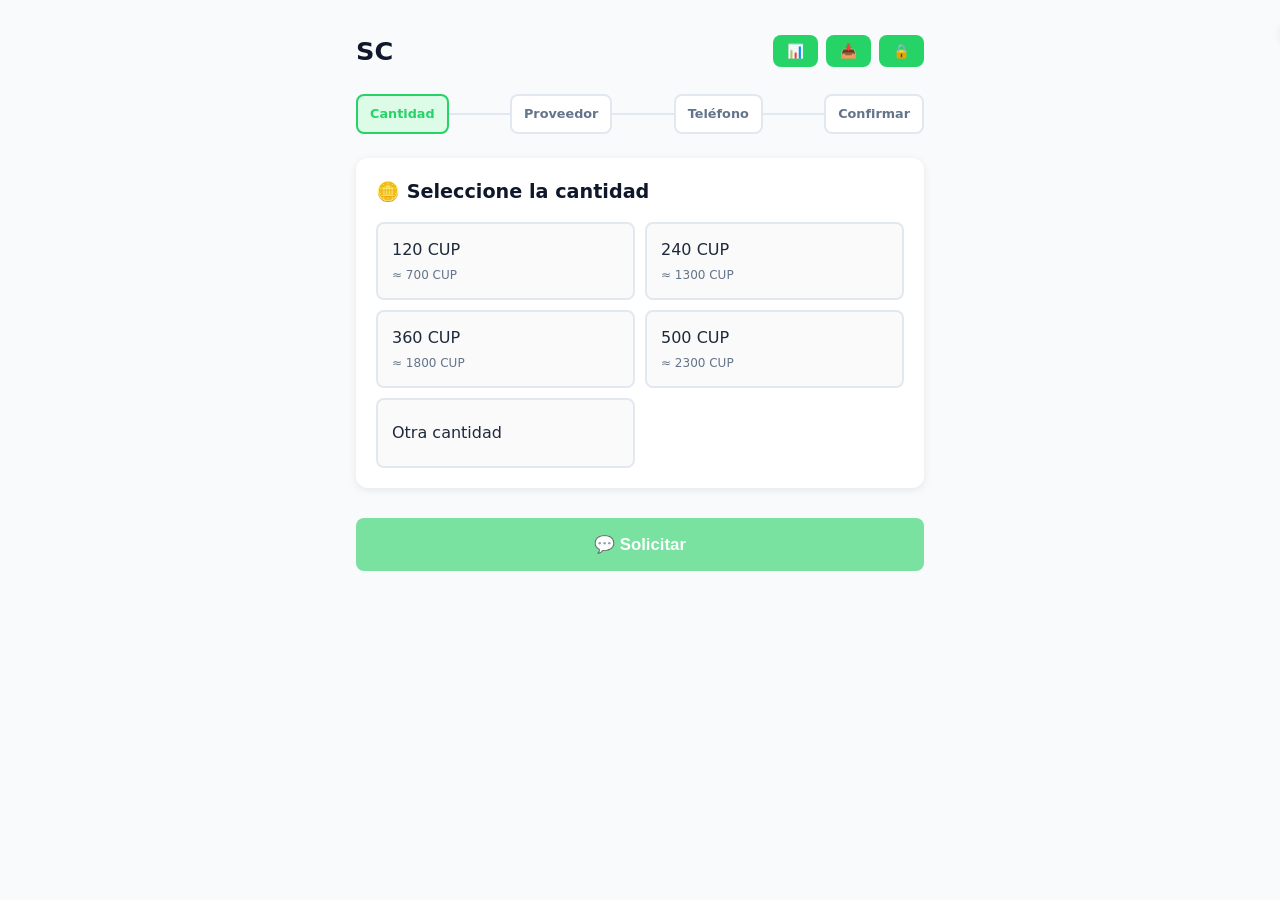
==== index.html @ 8fddbae6 "Add files via upload" ====
<!DOCTYPE html>
<html lang="es">
<head>
  <meta charset="UTF-8" />
  <meta name="viewport" content="width=device-width, initial-scale=1.0" />
  <meta name="description" content="Sojolo Cell - Servicio de transferencia de saldo móvil en Cuba">
  <meta name="keywords" content="saldo móvil, Cuba, transferencia, recarga, ETECSA">
  <meta name="msvalidate.01" content="27409BC667954ADA2020F71107F19DB2" />
  <title>Sojolo Cell</title>
  <link rel="icon" href="data:image/svg+xml,<svg xmlns='http://www.w3.org/2000/svg' viewBox='0 0 100 100'><rect width='100' height='100' fill='%2325D366'/><text x='50%' y='50%' font-size='60' text-anchor='middle' alignment-baseline='middle' fill='white' font-family='Arial, sans-serif'>SC</text></svg>">
  <link rel="stylesheet" href="styles.css" />
</head>
<body>
  <div id="notification" class="notification" aria-live="polite"></div>
  
  <header>
    <h1>SC</h1>
    <div class="header-btns">
      <button class="btn-sm" id="openPricesBtn">📊</button>
      <button class="btn-sm" id="downloadAppBtn">📥</button>
      <button class="btn-sm" id="openPrivacyBtn">🔒</button>
    </div>
  </header>

  <main>
    <div class="progress-indicator" id="progressIndicator">
      <div class="progress-step active" data-step="1">Cantidad</div>
      <div class="progress-step" data-step="2">Proveedor</div>
      <div class="progress-step" data-step="3">Teléfono</div>
      <div class="progress-step" data-step="4">Confirmar</div>
    </div>

    <section class="section" id="amountSection">
      <h2 class="section-title">🪙 Seleccione la cantidad</h2>
      <div class="options-grid">
        <div class="option" data-amount="120" role="button" tabindex="0">
          <span>120 CUP</span>
          <span class="option-subtitle">≈ 700 CUP</span>
        </div>
        <div class="option" data-amount="240" role="button" tabindex="0">
          <span>240 CUP</span>
          <span class="option-subtitle">≈ 1300 CUP</span>
        </div>
        <div class="option" data-amount="360" role="button" tabindex="0">
          <span>360 CUP</span>
          <span class="option-subtitle">≈ 1800 CUP</span>
        </div>
        <div class="option" data-amount="500" role="button" tabindex="0">
          <span>500 CUP</span>
          <span class="option-subtitle">≈ 2300 CUP</span>
        </div>
        <div class="option" id="customOption" role="button" tabindex="0">
          <span>Otra cantidad</span>
        </div>
      </div>
      <div class="custom-input" id="customInputDiv">
        <input type="number" id="customAmountInput" placeholder="Ej: 100" min="1" inputmode="numeric" />
      </div>
    </section>

    <section class="section" id="providerSection" style="display: none;">
      <h2 class="section-title">👤 Seleccione el proveedor</h2>
      <p class="info">ℹ️ El proveedor puede cambiar sin previo aviso.</p>
      <div class="provider-list">
        <!-- Los proveedores se cargarán dinámicamente -->
      </div>
    </section>

    <div class="phone-input" id="phoneInputSection" style="display: none;">
      <label for="userPhone" class="input-label">Tu número de móvil</label>
      <input type="tel" id="userPhone" placeholder="Ej: +53 5XXXXXXX" autocomplete="tel" inputmode="tel" />
      <p id="phoneHelp" class="input-help">Formato: +53 seguido de 8 dígitos</p>
    </div>

    <button class="btn" id="whatsappBtn" disabled>💬 Solicitar</button>

    <div class="summary" id="summaryBox">
      <h3 class="summary-title">Resumen de tu solicitud</h3>
      <p><strong>Cantidad:</strong> <span id="summaryAmount">—</span></p>
      <p><strong>Proveedor:</strong> <span id="summaryProvider">—</span></p>
      <p><strong>Tu número:</strong> <span id="summaryUserPhone">—</span></p>
    </div>

    <div class="promotion-banner" id="promotionBanner">
      <div class="promotion-logo">
        <img src="https://github.com/sojololite/cell/raw/refs/heads/main/SC.jpeg" alt="Sojolo Cell" width="50" height="50">
      </div>
      <div class="promotion-content">
        <h3>¿Necesitas más servicios?</h3>
        <p>Visita nuestra plataforma de negocios para más opciones</p>
        <a href="https://sojololite.github.io/business/" class="promotion-btn" target="_blank" rel="noopener">Ver servicios</a>
      </div>
      <button class="promotion-close" id="closePromotion">&times;</button>
    </div>
  </main>

  <div class="modal-overlay" id="pricesModal" role="dialog" aria-modal="true">
    <div class="modal">
      <div class="modal-header">
        <h3>📊 Mercado Informal</h3>
        <button class="close-modal" id="closePricesModal">&times;</button>
      </div>
      <ul class="price-list">
        <li class="price-item">120 CUP <span class="price-value">= 700 CUP</span></li>
        <li class="price-item">240 CUP <span class="price-value">= 1300 CUP</span></li>
        <li class="price-item">360 CUP <span class="price-value">= 1800 CUP</span></li>
        <li class="price-item">500 CUP <span class="price-value">= 🔻 2300 CUP</span></li>
      </ul>
      <p class="modal-info">ℹ️ Precios orientativos del mercado informal. Pueden variar.</p>
    </div>
  </div>

  <div class="modal-overlay" id="privacyModal" role="dialog" aria-modal="true">
    <div class="modal">
      <div class="modal-header">
        <h3>🔒 Política de Privacidad</h3>
        <button class="close-modal" id="closePrivacyModal">&times;</button>
      </div>
      <div class="modal-info">
        <p>Sojolo Cell es solo una herramienta de contacto. <strong>No somos parte</strong> de las transacciones entre compradores y vendedores de saldo móvil.</p>
        <p>No nos hacemos responsables por fraudes, errores, saldos no recibidos o cualquier otro problema derivado del uso de esta plataforma.</p>
        <p>Al usar este servicio, aceptas que actúas bajo tu propio riesgo.</p>
      </div>
    </div>
  </div>

  <script src="script.js"></script>
</body>
</html>
---- styles.css ----
:root {
  --primary: #25D366;
  --primary-dark: #1faa52;
  --primary-light: #dcfce7;
  --light: #f8fafc;
  --white: #fff;
  --text: #1e293b;
  --text-dark: #0f172a;
  --muted: #64748b;
  --border: #e2e8f0;
  --success: #16a34a;
  --success-bg: #dcfce7;
  --warning: #d97706;
  --warning-bg: #fef3c7;
  --error: #dc2626;
  --error-bg: #fecaca;
  --overlay: rgba(0, 0, 0, 0.6);
  --radius: 12px;
  --radius-sm: 8px;
  --shadow: 0 2px 8px rgba(0, 0, 0, 0.08);
}

* {
  box-sizing: border-box;
  margin: 0;
  padding: 0;
}

body {
  font-family: system-ui, -apple-system, BlinkMacSystemFont, 'Segoe UI', Roboto, Oxygen, Ubuntu, Cantarell, sans-serif;
  background: var(--light);
  color: var(--text);
  line-height: 1.5;
  padding: 16px;
  max-width: 600px;
  margin: 0 auto;
  min-height: 100vh;
}

header {
  display: flex;
  justify-content: space-between;
  align-items: center;
  margin: 16px 0 24px;
}

h1 {
  font-size: 1.6rem;
  font-weight: 700;
  color: var(--text-dark);
}

.header-btns {
  display: flex;
  gap: 8px;
}

.btn-sm, .btn {
  background: var(--primary);
  color: white;
  border: none;
  border-radius: var(--radius-sm);
  font-weight: 600;
  cursor: pointer;
}

.btn-sm {
  padding: 8px 14px;
  font-size: 0.85rem;
}

.btn {
  width: 100%;
  padding: 16px;
  font-size: 1.05rem;
  margin-top: 10px;
}

.btn:disabled {
  opacity: 0.6;
  cursor: not-allowed;
}

.progress-indicator {
  display: flex;
  justify-content: space-between;
  margin-bottom: 24px;
  position: relative;
}

.progress-indicator::before {
  content: '';
  position: absolute;
  top: 50%;
  left: 0;
  right: 0;
  height: 2px;
  background: var(--border);
  transform: translateY(-50%);
  z-index: 0;
}

.progress-step {
  background: var(--white);
  padding: 8px 12px;
  border-radius: var(--radius-sm);
  font-size: 0.8rem;
  font-weight: 600;
  position: relative;
  z-index: 1;
  border: 2px solid var(--border);
  color: var(--muted);
}

.progress-step.active {
  border-color: var(--primary);
  color: var(--primary);
  background: var(--primary-light);
}

.section {
  background: var(--white);
  padding: 20px;
  border-radius: var(--radius);
  box-shadow: var(--shadow);
  margin-bottom: 20px;
}

.section-title {
  font-size: 1.2rem;
  margin-bottom: 16px;
  font-weight: 600;
  color: var(--text-dark);
}

.options-grid {
  display: grid;
  grid-template-columns: 1fr 1fr;
  gap: 10px;
}

.option {
  padding: 14px;
  background: #fafafa;
  border: 2px solid var(--border);
  border-radius: var(--radius-sm);
  cursor: pointer;
  display: flex;
  flex-direction: column;
  justify-content: center;
  min-height: 70px;
}

.option.selected {
  background: var(--success-bg);
  border-color: var(--primary);
  position: relative;
}

.option.selected::after {
  content: "✓";
  position: absolute;
  top: 8px;
  right: 8px;
  color: var(--success);
  font-weight: bold;
  font-size: 1rem;
}

.option.disabled {
  opacity: 0.5;
  cursor: not-allowed;
}

.option-subtitle {
  font-size: 0.75rem;
  color: var(--muted);
  margin-top: 4px;
}

.custom-input,
.phone-input {
  margin-top: 12px;
  display: none;
}

.custom-input input,
.phone-input input {
  width: 100%;
  padding: 12px;
  border: 2px solid var(--border);
  border-radius: var(--radius-sm);
  font-size: 1rem;
}

.input-label {
  display: block;
  margin-bottom: 8px;
  font-weight: 600;
  color: var(--text-dark);
}

.input-help {
  font-size: 0.8rem;
  color: var(--muted);
  margin-top: 6px;
}

.provider-list {
  display: flex;
  flex-direction: column;
  gap: 10px;
  max-height: 300px;
  overflow-y: auto;
}

.provider-item {
  display: flex;
  justify-content: space-between;
  align-items: center;
  padding: 14px;
}

.provider-info {
  display: flex;
  flex-direction: column;
  gap: 4px;
}

.provider-name {
  font-weight: 600;
}

.status {
  font-size: 0.75rem;
  padding: 3px 8px;
  border-radius: 12px;
  font-weight: 600;
  width: fit-content;
}

.available {
  background: var(--success-bg);
  color: var(--success);
}

.unavailable {
  background: var(--error-bg);
  color: var(--error);
}

.summary {
  background: #f1f5f9;
  padding: 20px;
  border-radius: var(--radius);
  margin-top: 20px;
  display: none;
  border-left: 4px solid var(--primary);
}

.summary.show {
  display: block;
}

.summary-title {
  font-size: 1.1rem;
  margin-bottom: 12px;
  color: var(--text-dark);
}

.info,
.modal-info {
  font-size: 0.85rem;
  color: var(--muted);
  line-height: 1.5;
  margin-bottom: 12px;
}

.notification {
  position: fixed;
  top: 20px;
  right: 20px;
  padding: 12px 20px;
  border-radius: var(--radius);
  color: white;
  font-weight: 600;
  z-index: 1001;
  box-shadow: var(--shadow);
  transform: translateX(150%);
  max-width: 300px;
}

.notification.show {
  transform: translateX(0);
}

.notification.success {
  background: var(--success);
}

.notification.error {
  background: var(--error);
}

.notification.warning {
  background: var(--warning);
}

.promotion-banner {
  background: linear-gradient(135deg, #667eea 0%, #764ba2 100%);
  color: white;
  padding: 16px;
  border-radius: var(--radius);
  margin-top: 20px;
  display: none;
  justify-content: space-between;
  align-items: center;
  position: relative;
  box-shadow: var(--shadow);
}

.promotion-banner.show {
  display: flex;
}

.promotion-logo img {
  border-radius: 8px;
  margin-right: 12px;
}

.promotion-content h3 {
  margin-bottom: 6px;
  font-size: 1.1rem;
}

.promotion-content p {
  font-size: 0.9rem;
  opacity: 0.9;
  margin-bottom: 10px;
}

.promotion-btn {
  background: white;
  color: #667eea;
  padding: 8px 16px;
  border-radius: var(--radius-sm);
  font-weight: 600;
  text-decoration: none;
  display: inline-block;
}

.promotion-close {
  background: transparent;
  border: none;
  color: white;
  font-size: 1.2rem;
  cursor: pointer;
  padding: 4px;
  align-self: flex-start;
}

.modal-overlay {
  position: fixed;
  top: 0;
  left: 0;
  width: 100%;
  height: 100%;
  background: var(--overlay);
  display: flex;
  align-items: center;
  justify-content: center;
  z-index: 1000;
  opacity: 0;
  visibility: hidden;
  padding: 16px;
}

.modal-overlay.active {
  opacity: 1;
  visibility: visible;
}

.modal {
  background: white;
  border-radius: var(--radius);
  width: 100%;
  max-width: 400px;
  padding: 24px;
  box-shadow: 0 10px 30px rgba(0, 0, 0, 0.2);
}

.modal-header {
  display: flex;
  justify-content: space-between;
  align-items: center;
  margin-bottom: 16px;
}

.close-modal {
  background: none;
  border: none;
  font-size: 1.5rem;
  cursor: pointer;
  color: var(--muted);
  padding: 4px;
}

.price-list {
  list-style: none;
}

.price-item {
  display: flex;
  justify-content: space-between;
  padding: 10px 0;
  border-bottom: 1px solid var(--border);
}

.price-item:last-child {
  border-bottom: none;
}

.price-value {
  color: var(--primary);
  font-weight: 600;
}

@media (max-width: 480px) {
  body {
    padding: 12px;
  }
  .section {
    padding: 16px;
  }
  h1 {
    font-size: 1.4rem;
  }
  .btn-sm {
    padding: 6px 12px;
    font-size: 0.8rem;
  }
  .options-grid {
    grid-template-columns: 1fr;
  }
  .progress-step {
    font-size: 0.7rem;
    padding: 6px 8px;
  }
  .promotion-banner {
    flex-direction: column;
    align-items: flex-start;
    gap: 10px;
  }
  .promotion-close {
    position: absolute;
    top: 10px;
    right: 10px;
  }
}
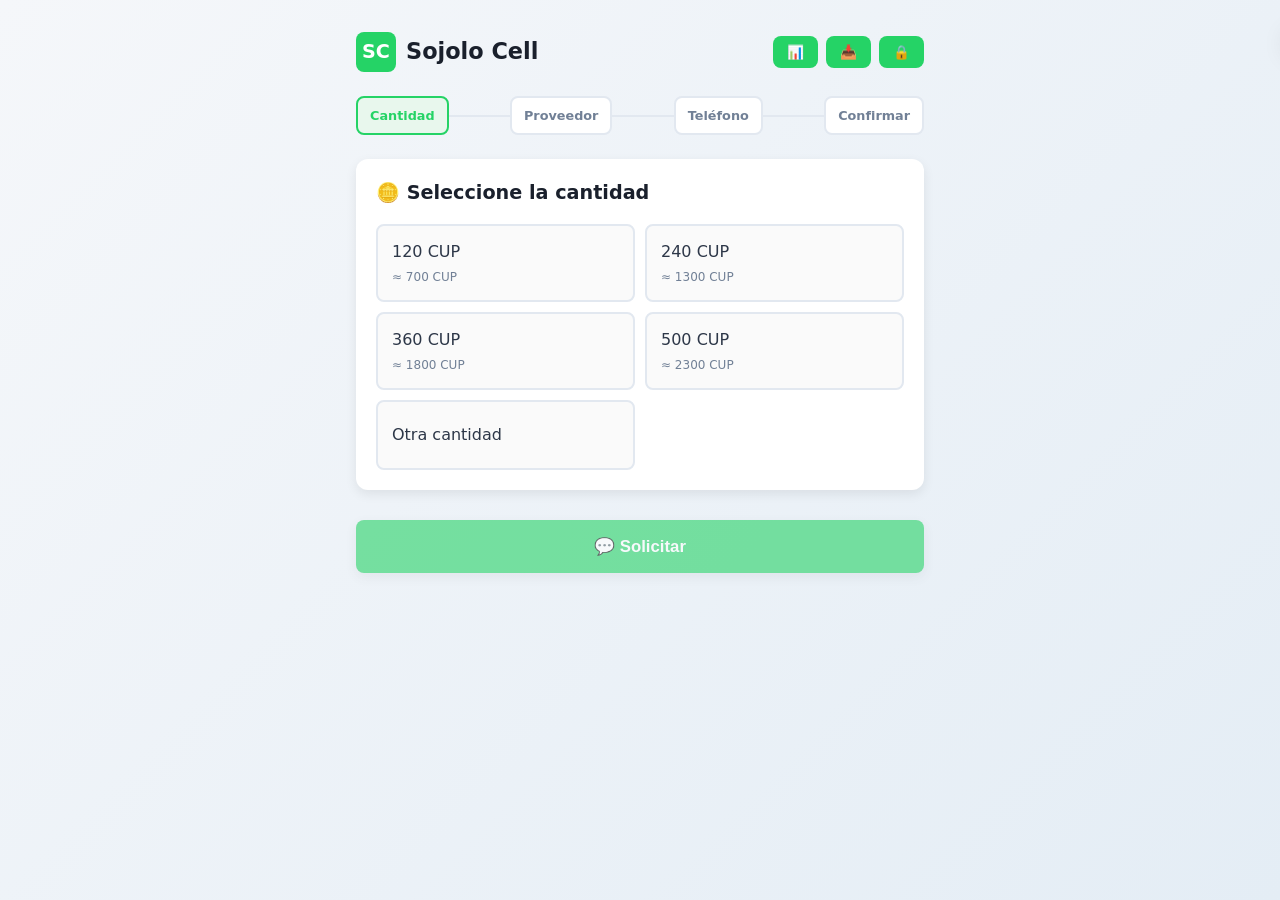
==== commit e499f412: "Add files via upload" ====
--- a/index.html
+++ b/index.html
@@ -8,13 +8,571 @@
   <meta name="msvalidate.01" content="27409BC667954ADA2020F71107F19DB2" />
   <title>Sojolo Cell</title>
   <link rel="icon" href="data:image/svg+xml,<svg xmlns='http://www.w3.org/2000/svg' viewBox='0 0 100 100'><rect width='100' height='100' fill='%2325D366'/><text x='50%' y='50%' font-size='60' text-anchor='middle' alignment-baseline='middle' fill='white' font-family='Arial, sans-serif'>SC</text></svg>">
-  <link rel="stylesheet" href="styles.css" />
+  <style>
+    :root {
+      --primary: #25D366;
+      --primary-dark: #1a9c4d;
+      --primary-light: #e8f7ed;
+      --secondary: #667ee0;
+      --secondary-dark: #5a6fd0;
+      --light: #f8fafc;
+      --white: #ffffff;
+      --text: #2d3748;
+      --text-dark: #1a202c;
+      --muted: #718096;
+      --border: #e2e8f0;
+      --success: #38a169;
+      --success-bg: #f0fff4;
+      --warning: #d69e2e;
+      --warning-bg: #fffaf0;
+      --error: #e53e3e;
+      --error-bg: #fff5f5;
+      --overlay: rgba(0, 0, 0, 0.7);
+      --radius: 12px;
+      --radius-sm: 8px;
+      --shadow: 0 4px 12px rgba(0, 0, 0, 0.08);
+      --shadow-lg: 0 10px 25px rgba(0, 0, 0, 0.1);
+    }
+
+    * {
+      box-sizing: border-box;
+      margin: 0;
+      padding: 0;
+    }
+
+    body {
+      font-family: system-ui, -apple-system, BlinkMacSystemFont, 'Segoe UI', Roboto, Oxygen, Ubuntu, Cantarell, sans-serif;
+      background: linear-gradient(135deg, #f5f7fa 0%, #e4edf5 100%);
+      color: var(--text);
+      line-height: 1.5;
+      padding: 16px;
+      max-width: 600px;
+      margin: 0 auto;
+      min-height: 100vh;
+    }
+
+    header {
+      display: flex;
+      justify-content: space-between;
+      align-items: center;
+      margin: 16px 0 24px;
+    }
+
+    .logo {
+      display: flex;
+      align-items: center;
+      gap: 10px;
+    }
+
+    .logo-icon {
+      width: 40px;
+      height: 40px;
+      background: var(--primary);
+      border-radius: var(--radius-sm);
+      display: flex;
+      align-items: center;
+      justify-content: center;
+      color: white;
+      font-weight: bold;
+      font-size: 1.2rem;
+    }
+
+    .logo-text {
+      font-size: 1.4rem;
+      font-weight: 700;
+      color: var(--text-dark);
+    }
+
+    .header-btns {
+      display: flex;
+      gap: 8px;
+    }
+
+    .btn-sm, .btn {
+      background: var(--primary);
+      color: white;
+      border: none;
+      border-radius: var(--radius-sm);
+      font-weight: 600;
+      cursor: pointer;
+      transition: all 0.2s ease;
+    }
+
+    .btn-sm:hover, .btn:hover {
+      background: var(--primary-dark);
+      transform: translateY(-1px);
+    }
+
+    .btn-sm {
+      padding: 8px 14px;
+      font-size: 0.85rem;
+    }
+
+    .btn {
+      width: 100%;
+      padding: 16px;
+      font-size: 1.05rem;
+      margin-top: 10px;
+      box-shadow: var(--shadow);
+    }
+
+    .btn:disabled {
+      opacity: 0.6;
+      cursor: not-allowed;
+      transform: none;
+    }
+
+    .progress-indicator {
+      display: flex;
+      justify-content: space-between;
+      margin-bottom: 24px;
+      position: relative;
+    }
+
+    .progress-indicator::before {
+      content: '';
+      position: absolute;
+      top: 50%;
+      left: 0;
+      right: 0;
+      height: 2px;
+      background: var(--border);
+      transform: translateY(-50%);
+      z-index: 0;
+    }
+
+    .progress-step {
+      background: var(--white);
+      padding: 8px 12px;
+      border-radius: var(--radius-sm);
+      font-size: 0.8rem;
+      font-weight: 600;
+      position: relative;
+      z-index: 1;
+      border: 2px solid var(--border);
+      color: var(--muted);
+      transition: all 0.3s ease;
+    }
+
+    .progress-step.active {
+      border-color: var(--primary);
+      color: var(--primary);
+      background: var(--primary-light);
+    }
+
+    .section {
+      background: var(--white);
+      padding: 20px;
+      border-radius: var(--radius);
+      box-shadow: var(--shadow);
+      margin-bottom: 20px;
+      transition: all 0.3s ease;
+    }
+
+    .section-title {
+      font-size: 1.2rem;
+      margin-bottom: 16px;
+      font-weight: 600;
+      color: var(--text-dark);
+    }
+
+    .options-grid {
+      display: grid;
+      grid-template-columns: 1fr 1fr;
+      gap: 10px;
+    }
+
+    .option {
+      padding: 14px;
+      background: #fafafa;
+      border: 2px solid var(--border);
+      border-radius: var(--radius-sm);
+      cursor: pointer;
+      display: flex;
+      flex-direction: column;
+      justify-content: center;
+      min-height: 70px;
+      transition: all 0.2s ease;
+    }
+
+    .option:hover {
+      border-color: var(--primary);
+      transform: translateY(-2px);
+    }
+
+    .option.selected {
+      background: var(--success-bg);
+      border-color: var(--primary);
+      position: relative;
+    }
+
+    .option.selected::after {
+      content: "✓";
+      position: absolute;
+      top: 8px;
+      right: 8px;
+      color: var(--success);
+      font-weight: bold;
+      font-size: 1rem;
+    }
+
+    .option.disabled {
+      opacity: 0.5;
+      cursor: not-allowed;
+    }
+
+    .option-subtitle {
+      font-size: 0.75rem;
+      color: var(--muted);
+      margin-top: 4px;
+    }
+
+    .custom-input,
+    .phone-input {
+      margin-top: 12px;
+      display: none;
+    }
+
+    .custom-input input,
+    .phone-input input {
+      width: 100%;
+      padding: 12px;
+      border: 2px solid var(--border);
+      border-radius: var(--radius-sm);
+      font-size: 1rem;
+      transition: all 0.2s ease;
+    }
+
+    .custom-input input:focus,
+    .phone-input input:focus {
+      border-color: var(--primary);
+      outline: none;
+      box-shadow: 0 0 0 3px rgba(37, 211, 102, 0.1);
+    }
+
+    .input-label {
+      display: block;
+      margin-bottom: 8px;
+      font-weight: 600;
+      color: var(--text-dark);
+    }
+
+    .input-help {
+      font-size: 0.8rem;
+      color: var(--muted);
+      margin-top: 6px;
+    }
+
+    .provider-list {
+      display: flex;
+      flex-direction: column;
+      gap: 10px;
+      max-height: 300px;
+      overflow-y: auto;
+    }
+
+    .provider-item {
+      display: flex;
+      justify-content: space-between;
+      align-items: center;
+      padding: 14px;
+      border-radius: var(--radius-sm);
+      transition: all 0.2s ease;
+    }
+
+    .provider-item:hover {
+      background: var(--primary-light);
+    }
+
+    .provider-info {
+      display: flex;
+      flex-direction: column;
+      gap: 4px;
+    }
+
+    .provider-name {
+      font-weight: 600;
+    }
+
+    .status {
+      font-size: 0.75rem;
+      padding: 3px 8px;
+      border-radius: 12px;
+      font-weight: 600;
+      width: fit-content;
+    }
+
+    .available {
+      background: var(--success-bg);
+      color: var(--success);
+    }
+
+    .unavailable {
+      background: var(--error-bg);
+      color: var(--error);
+    }
+
+    .summary {
+      background: #f1f5f9;
+      padding: 20px;
+      border-radius: var(--radius);
+      margin-top: 20px;
+      display: none;
+      border-left: 4px solid var(--primary);
+      box-shadow: var(--shadow);
+    }
+
+    .summary.show {
+      display: block;
+    }
+
+    .summary-title {
+      font-size: 1.1rem;
+      margin-bottom: 12px;
+      color: var(--text-dark);
+    }
+
+    .info,
+    .modal-info {
+      font-size: 0.85rem;
+      color: var(--muted);
+      line-height: 1.5;
+      margin-bottom: 12px;
+    }
+
+    .notification {
+      position: fixed;
+      top: 20px;
+      right: 20px;
+      padding: 14px 20px;
+      border-radius: var(--radius);
+      color: white;
+      font-weight: 600;
+      z-index: 1001;
+      box-shadow: var(--shadow-lg);
+      transform: translateX(150%);
+      max-width: 300px;
+      transition: transform 0.3s ease;
+      display: flex;
+      align-items: center;
+      gap: 10px;
+    }
+
+    .notification.show {
+      transform: translateX(0);
+    }
+
+    .notification.success {
+      background: var(--success);
+    }
+
+    .notification.error {
+      background: var(--error);
+    }
+
+    .notification.warning {
+      background: var(--warning);
+    }
+
+    .notification.info {
+      background: var(--secondary);
+    }
+
+    .notification-icon {
+      font-size: 1.2rem;
+    }
+
+    .promotion-banner {
+      background: linear-gradient(135deg, var(--secondary) 0%, var(--secondary-dark) 100%);
+      color: white;
+      padding: 16px;
+      border-radius: var(--radius);
+      margin-top: 20px;
+      display: none;
+      justify-content: space-between;
+      align-items: center;
+      position: relative;
+      box-shadow: var(--shadow);
+    }
+
+    .promotion-banner.show {
+      display: flex;
+    }
+
+    .promotion-logo {
+      display: flex;
+      align-items: center;
+      justify-content: center;
+      width: 50px;
+      height: 50px;
+      background: var(--primary);
+      border-radius: var(--radius-sm);
+      color: white;
+      font-weight: bold;
+      font-size: 1.2rem;
+      margin-right: 12px;
+    }
+
+    .promotion-content h3 {
+      margin-bottom: 6px;
+      font-size: 1.1rem;
+    }
+
+    .promotion-content p {
+      font-size: 0.9rem;
+      opacity: 0.9;
+      margin-bottom: 10px;
+    }
+
+    .promotion-btn {
+      background: white;
+      color: var(--secondary);
+      padding: 8px 16px;
+      border-radius: var(--radius-sm);
+      font-weight: 600;
+      text-decoration: none;
+      display: inline-block;
+      transition: all 0.2s ease;
+    }
+
+    .promotion-btn:hover {
+      transform: translateY(-1px);
+      box-shadow: var(--shadow);
+    }
+
+    .promotion-close {
+      background: transparent;
+      border: none;
+      color: white;
+      font-size: 1.2rem;
+      cursor: pointer;
+      padding: 4px;
+      align-self: flex-start;
+    }
+
+    .modal-overlay {
+      position: fixed;
+      top: 0;
+      left: 0;
+      width: 100%;
+      height: 100%;
+      background: var(--overlay);
+      display: flex;
+      align-items: center;
+      justify-content: center;
+      z-index: 1000;
+      opacity: 0;
+      visibility: hidden;
+      padding: 16px;
+      transition: all 0.3s ease;
+    }
+
+    .modal-overlay.active {
+      opacity: 1;
+      visibility: visible;
+    }
+
+    .modal {
+      background: white;
+      border-radius: var(--radius);
+      width: 100%;
+      max-width: 400px;
+      padding: 24px;
+      box-shadow: var(--shadow-lg);
+      transform: translateY(20px);
+      transition: transform 0.3s ease;
+    }
+
+    .modal-overlay.active .modal {
+      transform: translateY(0);
+    }
+
+    .modal-header {
+      display: flex;
+      justify-content: space-between;
+      align-items: center;
+      margin-bottom: 16px;
+    }
+
+    .close-modal {
+      background: none;
+      border: none;
+      font-size: 1.5rem;
+      cursor: pointer;
+      color: var(--muted);
+      padding: 4px;
+      transition: color 0.2s ease;
+    }
+
+    .close-modal:hover {
+      color: var(--text);
+    }
+
+    .price-list {
+      list-style: none;
+    }
+
+    .price-item {
+      display: flex;
+      justify-content: space-between;
+      padding: 10px 0;
+      border-bottom: 1px solid var(--border);
+    }
+
+    .price-item:last-child {
+      border-bottom: none;
+    }
+
+    .price-value {
+      color: var(--primary);
+      font-weight: 600;
+    }
+
+    @media (max-width: 480px) {
+      body {
+        padding: 12px;
+      }
+      .section {
+        padding: 16px;
+      }
+      .logo-text {
+        font-size: 1.2rem;
+      }
+      .btn-sm {
+        padding: 6px 12px;
+        font-size: 0.8rem;
+      }
+      .options-grid {
+        grid-template-columns: 1fr;
+      }
+      .progress-step {
+        font-size: 0.7rem;
+        padding: 6px 8px;
+      }
+      .promotion-banner {
+        flex-direction: column;
+        align-items: flex-start;
+        gap: 10px;
+      }
+      .promotion-close {
+        position: absolute;
+        top: 10px;
+        right: 10px;
+      }
+    }
+  </style>
 </head>
 <body>
-  <div id="notification" class="notification" aria-live="polite"></div>
+  <div id="notification" class="notification" aria-live="polite">
+    <span class="notification-icon"></span>
+    <span class="notification-text"></span>
+  </div>
   
   <header>
-    <h1>SC</h1>
+    <div class="logo">
+      <div class="logo-icon">SC</div>
+      <div class="logo-text">Sojolo Cell</div>
+    </div>
     <div class="header-btns">
       <button class="btn-sm" id="openPricesBtn">📊</button>
       <button class="btn-sm" id="downloadAppBtn">📥</button>
@@ -82,9 +640,7 @@
     </div>
 
     <div class="promotion-banner" id="promotionBanner">
-      <div class="promotion-logo">
-        <img src="https://github.com/sojololite/cell/raw/refs/heads/main/SC.jpeg" alt="Sojolo Cell" width="50" height="50">
-      </div>
+      <div class="promotion-logo">SC</div>
       <div class="promotion-content">
         <h3>¿Necesitas más servicios?</h3>
         <p>Visita nuestra plataforma de negocios para más opciones</p>
@@ -124,6 +680,428 @@
     </div>
   </div>
 
-  <script src="script.js"></script>
+  <script>
+    (function () {
+      'use strict';
+
+      // Estado de la aplicación
+      const state = {
+        amount: null,
+        provider: null,
+        userPhone: '',
+        step: 1,
+        promotionShown: localStorage.getItem('promotionShown') !== 'true',
+        providers: [],
+        notifications: [
+          { message: "¡Bienvenido a Sojolo Cell!", type: "info", icon: "👋" },
+          { message: "Recuerda verificar los precios antes de realizar tu pedido", type: "info", icon: "💡" },
+          { message: "Asegúrate de que tu número de teléfono sea correcto", type: "info", icon: "📱" },
+          { message: "Los proveedores pueden cambiar sin previo aviso", type: "info", icon: "⚠️" }
+        ],
+        notificationInterval: null
+      };
+
+      // Cache de elementos DOM
+      const el = {
+        amountOpts: document.querySelectorAll('.option[data-amount]'),
+        customOpt: document.getElementById('customOption'),
+        customDiv: document.getElementById('customInputDiv'),
+        customInp: document.getElementById('customAmountInput'),
+        provSec: document.getElementById('providerSection'),
+        provList: document.querySelector('.provider-list'),
+        phoneSec: document.getElementById('phoneInputSection'),
+        phoneInp: document.getElementById('userPhone'),
+        btn: document.getElementById('whatsappBtn'),
+        summary: document.getElementById('summaryBox'),
+        sumAmt: document.getElementById('summaryAmount'),
+        sumPrv: document.getElementById('summaryProvider'),
+        sumPhn: document.getElementById('summaryUserPhone'),
+        openPrices: document.getElementById('openPricesBtn'),
+        downloadApp: document.getElementById('downloadAppBtn'),
+        openPrivacy: document.getElementById('openPrivacyBtn'),
+        pricesModal: document.getElementById('pricesModal'),
+        privacyModal: document.getElementById('privacyModal'),
+        closePrices: document.getElementById('closePricesModal'),
+        closePrivacy: document.getElementById('closePrivacyModal'),
+        progressSteps: document.querySelectorAll('.progress-step'),
+        notification: document.getElementById('notification'),
+        notificationIcon: document.querySelector('.notification-icon'),
+        notificationText: document.querySelector('.notification-text'),
+        promotionBanner: document.getElementById('promotionBanner'),
+        closePromotion: document.getElementById('closePromotion')
+      };
+
+      // Utilidades
+      const utils = {
+        sanitizePhone: (str) => str.replace(/[^\d+]/g, ''),
+        
+        validateCubanPhone: (phone) => {
+          const cleanPhone = phone.replace(/\D/g, '');
+          return /^(53)?5\d{7}$/.test(cleanPhone);
+        },
+        
+        showNotification: (message, type = 'success', icon = '✓', duration = 4000) => {
+          el.notificationIcon.textContent = icon;
+          el.notificationText.textContent = message;
+          el.notification.className = `notification ${type} show`;
+          
+          setTimeout(() => {
+            el.notification.classList.remove('show');
+          }, duration);
+        },
+        
+        updateStep: (step) => {
+          state.step = step;
+          el.progressSteps.forEach((stepEl, index) => {
+            if (index + 1 <= step) {
+              stepEl.classList.add('active');
+            } else {
+              stepEl.classList.remove('active');
+            }
+          });
+        },
+        
+        saveState: () => {
+          try {
+            localStorage.setItem('sojoloState', JSON.stringify({
+              amount: state.amount,
+              userPhone: state.userPhone
+            }));
+          } catch (e) {
+            console.warn('No se pudo guardar el estado:', e);
+          }
+        },
+        
+        loadState: () => {
+          try {
+            const savedState = localStorage.getItem('sojoloState');
+            if (savedState) {
+              const parsed = JSON.parse(savedState);
+              if (parsed.amount) {
+                state.amount = parsed.amount;
+                el.sumAmt.textContent = state.amount;
+              }
+              if (parsed.userPhone) {
+                state.userPhone = parsed.userPhone;
+                el.phoneInp.value = parsed.userPhone;
+                el.sumPhn.textContent = state.userPhone;
+              }
+            }
+          } catch (e) {
+            console.warn('No se pudo cargar el estado guardado:', e);
+          }
+        },
+
+        showPromotion: () => {
+          if (state.promotionShown) {
+            el.promotionBanner.classList.add('show');
+          }
+        },
+
+        hidePromotion: () => {
+          el.promotionBanner.classList.remove('show');
+          localStorage.setItem('promotionShown', 'true');
+          state.promotionShown = false;
+        },
+
+        // API para obtener proveedores
+        fetchProviders: async () => {
+          try {
+            const mockProviders = [
+              { id: 1, name: "Proveedor 1", phone: "+53 5 6584673", available: true },
+              { id: 2, name: "Proveedor 2", phone: "+53 5 0728907", available: true },
+              { id: 3, name: "Proveedor 3", phone: "+53 5 5384257", available: true },
+              { id: 4, name: "Proveedor 4", phone: "+53 63175552", available: true },
+              { id: 5, name: "Proveedor 5", phone: "+53 50369270", available: false }
+            ];
+            
+            for (let i = 6; i <= 50; i++) {
+              mockProviders.push({
+                id: i,
+                name: `Proveedor ${i}`,
+                phone: `+53 5${Math.floor(1000000 + Math.random() * 9000000)}`,
+                available: Math.random() > 1.0
+              });
+            }
+            
+            return mockProviders;
+          } catch (error) {
+            console.error('Error al cargar proveedores:', error);
+            return [];
+          }
+        },
+
+        // Renderizar lista de proveedores
+        renderProviders: (providers) => {
+          el.provList.innerHTML = '';
+          
+          providers.forEach(provider => {
+            const providerEl = document.createElement('div');
+            providerEl.className = `option provider-item ${provider.available ? '' : 'disabled'}`;
+            providerEl.dataset.provider = provider.phone;
+            providerEl.dataset.available = provider.available;
+            
+            providerEl.innerHTML = `
+              <div class="provider-info">
+                <span class="provider-name">${provider.name}</span>
+                <span class="status ${provider.available ? 'available' : 'unavailable'}">
+                  ${provider.available ? 'Disponible' : 'No disponible'}
+                </span>
+              </div>
+            `;
+            
+            if (provider.available) {
+              providerEl.addEventListener('click', () => selectProvider(provider));
+              providerEl.setAttribute('role', 'button');
+              providerEl.setAttribute('tabindex', '0');
+              
+              providerEl.addEventListener('keydown', (e) => {
+                if (e.key === 'Enter' || e.key === ' ') {
+                  e.preventDefault();
+                  providerEl.click();
+                }
+              });
+            }
+            
+            el.provList.appendChild(providerEl);
+          });
+        },
+
+        // Iniciar notificaciones recurrentes
+        startRecurrentNotifications: () => {
+          let notificationIndex = 0;
+          
+          setTimeout(() => {
+            const notification = state.notifications[0];
+            utils.showNotification(notification.message, notification.type, notification.icon, 5000);
+            notificationIndex = 1;
+          }, 5000);
+          
+          state.notificationInterval = setInterval(() => {
+            if (notificationIndex < state.notifications.length) {
+              const notification = state.notifications[notificationIndex];
+              utils.showNotification(notification.message, notification.type, notification.icon, 5000);
+              notificationIndex = (notificationIndex + 1) % state.notifications.length;
+            }
+          }, 30000);
+        },
+
+        // Detener notificaciones
+        stopRecurrentNotifications: () => {
+          if (state.notificationInterval) {
+            clearInterval(state.notificationInterval);
+            state.notificationInterval = null;
+          }
+        },
+
+        // Verificar si las notificaciones están permitidas
+        checkNotificationPermission: () => {
+          if ('Notification' in window) {
+            if (Notification.permission === 'default') {
+              Notification.requestPermission();
+            }
+          }
+        },
+
+        // Mostrar notificación del sistema
+        showSystemNotification: (title, body) => {
+          if ('Notification' in window && Notification.permission === 'granted') {
+            new Notification(title, { body, icon: '/favicon.ico' });
+          }
+        }
+      };
+
+      // Funciones de selección
+      const selectProvider = (provider) => {
+        if (!provider.available) return;
+        
+        document.querySelectorAll('.provider-item').forEach(item => {
+          item.classList.remove('selected');
+        });
+        
+        const selectedEl = Array.from(document.querySelectorAll('.provider-item'))
+          .find(el => el.dataset.provider === provider.phone);
+        
+        if (selectedEl) {
+          selectedEl.classList.add('selected');
+        }
+        
+        state.provider = provider.phone;
+        el.phoneSec.style.display = 'block';
+        el.phoneInp.focus();
+        utils.updateStep(3);
+        updateUI();
+        utils.showNotification('Proveedor seleccionado', 'success', '✅');
+      };
+
+      // Actualizar UI
+      const updateUI = () => {
+        el.sumAmt.textContent = state.amount || '—';
+        el.sumPrv.textContent = state.provider ? `Proveedor ${state.provider.split(' ')[2]}` : '—';
+        el.sumPhn.textContent = state.userPhone || '—';
+        
+        el.summary.classList.toggle('show', !!state.amount && !!state.provider);
+        
+        const isPhoneValid = utils.validateCubanPhone(state.userPhone);
+        el.btn.disabled = !(state.amount && state.provider && isPhoneValid);
+        
+        if (state.amount && !state.provider) {
+          utils.updateStep(2);
+        } else if (state.amount && state.provider && !state.userPhone) {
+          utils.updateStep(3);
+        } else if (state.amount && state.provider && state.userPhone) {
+          utils.updateStep(4);
+        }
+        
+        utils.saveState();
+
+        if (state.amount && state.provider && state.userPhone) {
+          setTimeout(utils.showPromotion, 2000);
+        }
+      };
+
+      // Inicialización
+      const init = async () => {
+        utils.loadState();
+        utils.checkNotificationPermission();
+        
+        // Cargar proveedores
+        state.providers = await utils.fetchProviders();
+        utils.renderProviders(state.providers);
+        
+        // Iniciar notificaciones recurrentes
+        utils.startRecurrentNotifications();
+        
+        // Mostrar banner promocional después de 8 segundos
+        setTimeout(() => {
+          if (Math.random() < 0.8) {
+            utils.showPromotion();
+          }
+        }, 8000);
+        
+        // Event Listeners
+        el.downloadApp.addEventListener('click', () => {
+          window.open('https://github.com/sojololite/cell/raw/refs/heads/main/Sojolo%20Cell.apk', '_blank');
+          utils.showNotification('Descargando aplicación...', 'success', '📥');
+        });
+
+        el.amountOpts.forEach((opt) => {
+          opt.addEventListener('click', () => {
+            el.amountOpts.forEach((o) => o.classList.remove('selected'));
+            opt.classList.add('selected');
+            state.amount = `${opt.dataset.amount} CUP`;
+            el.provSec.style.display = 'block';
+            utils.updateStep(2);
+            updateUI();
+            utils.showNotification(`Cantidad seleccionada: ${state.amount}`, 'success', '✅');
+          });
+          
+          opt.addEventListener('keydown', (e) => {
+            if (e.key === 'Enter' || e.key === ' ') {
+              e.preventDefault();
+              opt.click();
+            }
+          });
+        });
+
+        el.customOpt.addEventListener('click', () => {
+          const isActive = el.customDiv.style.display === 'block';
+          el.amountOpts.forEach((o) => o.classList.remove('selected'));
+          el.customOpt.classList.toggle('selected', !isActive);
+          el.customDiv.style.display = isActive ? 'none' : 'block';
+          if (!isActive) el.customInp.focus();
+          state.amount = isActive ? null : '';
+          el.provSec.style.display = isActive ? 'none' : 'none';
+          utils.updateStep(isActive ? 1 : 2);
+          updateUI();
+          
+          if (!isActive) {
+            utils.showNotification('Ingresa la cantidad deseada', 'info', '💡');
+          }
+        });
+
+        el.customInp.addEventListener('input', () => {
+          const val = el.customInp.value.trim();
+          state.amount = val && !isNaN(val) && Number(val) > 0 ? `${val} CUP` : null;
+          el.provSec.style.display = state.amount ? 'block' : 'none';
+          utils.updateStep(state.amount ? 2 : 1);
+          updateUI();
+        });
+
+        el.phoneInp.addEventListener('input', () => {
+          state.userPhone = utils.sanitizePhone(el.phoneInp.value);
+          
+          if (state.userPhone && !utils.validateCubanPhone(state.userPhone)) {
+            el.phoneInp.style.borderColor = 'var(--error)';
+            utils.showNotification('Formato de teléfono incorrecto', 'error', '❌', 3000);
+          } else {
+            el.phoneInp.style.borderColor = 'var(--border)';
+          }
+          
+          updateUI();
+        });
+
+        el.btn.addEventListener('click', () => {
+          if (!state.amount || !state.provider || !state.userPhone) return;
+          
+          if (!utils.validateCubanPhone(state.userPhone)) {
+            utils.showNotification('Por favor, ingresa un número de teléfono válido', 'error', '❌');
+            el.phoneInp.focus();
+            return;
+          }
+          
+          const msg = `Hola, lo contacte atravez de la plataforma Sojolo Cell, necesito una transferencia de saldo, mi número es: ${state.userPhone} por un monto de ${state.amount}. ¡dígame cómo sería el pago!`;
+          const providerNumber = state.provider.replace(/\D/g, '');
+          const url = `https://wa.me/${providerNumber}?text=${encodeURIComponent(msg)}`;
+          
+          window.open(url, '_blank', 'noopener,noreferrer');
+          utils.showNotification('Redirigiendo a WhatsApp...', 'success', '💬');
+        });
+
+        const openModal = (modal) => {
+          modal.classList.add('active');
+          document.body.style.overflow = 'hidden';
+        };
+
+        const closeModal = (modal) => {
+          modal.classList.remove('active');
+          document.body.style.overflow = '';
+        };
+
+        el.openPrices.addEventListener('click', () => openModal(el.pricesModal));
+        el.openPrivacy.addEventListener('click', () => openModal(el.privacyModal));
+        el.closePrices.addEventListener('click', () => closeModal(el.pricesModal));
+        el.closePrivacy.addEventListener('click', () => closeModal(el.privacyModal));
+
+        [el.pricesModal, el.privacyModal].forEach((modal) => {
+          modal.addEventListener('click', (e) => {
+            if (e.target === modal) closeModal(modal);
+          });
+        });
+
+        el.closePromotion.addEventListener('click', utils.hidePromotion);
+
+        document.addEventListener('keydown', (e) => {
+          if (e.key === 'Escape') {
+            [el.pricesModal, el.privacyModal].forEach(closeModal);
+          }
+        });
+
+        // Limpiar recursos al salir
+        window.addEventListener('beforeunload', () => {
+          utils.stopRecurrentNotifications();
+        });
+
+        updateUI();
+        utils.updateStep(1);
+      };
+
+      if (document.readyState === 'loading') {
+        document.addEventListener('DOMContentLoaded', init);
+      } else {
+        init();
+      }
+    })();
+  </script>
 </body>
 </html>
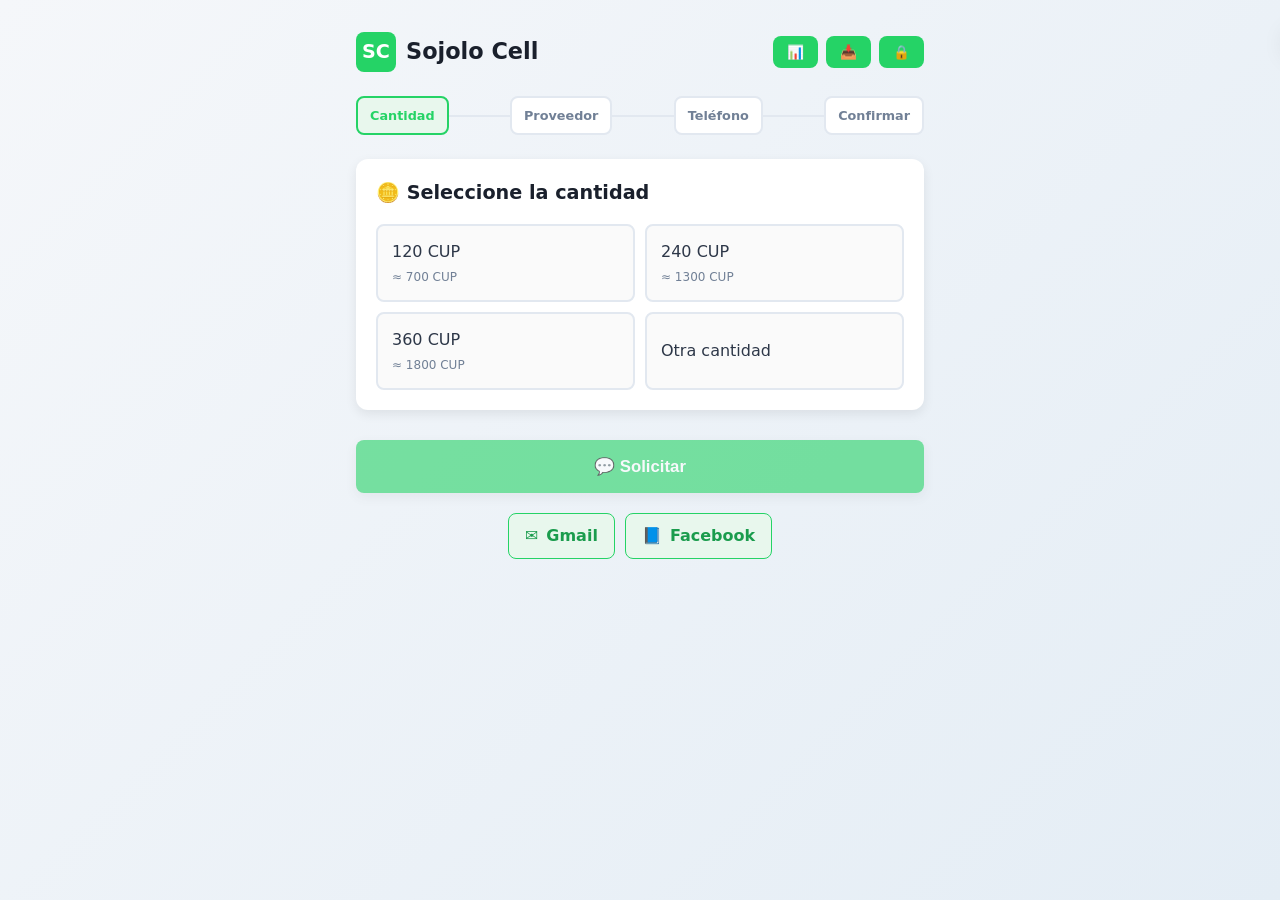
==== commit d4f1a60b: "Actualizar index.html" ====
--- a/index.html
+++ b/index.html
@@ -3,10 +3,10 @@
 <head>
   <meta charset="UTF-8" />
   <meta name="viewport" content="width=device-width, initial-scale=1.0" />
-  <meta name="description" content="Sojolo Cell - Servicio de transferencia de saldo móvil en Cuba">
-  <meta name="keywords" content="saldo móvil, Cuba, transferencia, recarga, ETECSA">
+  <meta name="description" content="Sojolo Cell - Servicio de transferencia de saldo móvil en Cuba. Recarga tu teléfono de forma rápida y segura.">
+  <meta name="keywords" content="saldo móvil, Cuba, transferencia, recarga, ETECSA, recargar celular, saldo Cuba">
   <meta name="msvalidate.01" content="27409BC667954ADA2020F71107F19DB2" />
-  <title>Sojolo Cell</title>
+  <title>Sojolo Cell - Transferencia de Saldo Móvil en Cuba</title>
   <link rel="icon" href="data:image/svg+xml,<svg xmlns='http://www.w3.org/2000/svg' viewBox='0 0 100 100'><rect width='100' height='100' fill='%2325D366'/><text x='50%' y='50%' font-size='60' text-anchor='middle' alignment-baseline='middle' fill='white' font-family='Arial, sans-serif'>SC</text></svg>">
   <style>
     :root {
@@ -526,6 +526,33 @@
     .price-value {
       color: var(--primary);
       font-weight: 600;
+    }
+
+    .contact-buttons {
+      display: flex;
+      gap: 10px;
+      margin-top: 20px;
+      justify-content: center;
+    }
+
+    .contact-btn {
+      display: flex;
+      align-items: center;
+      gap: 8px;
+      padding: 10px 16px;
+      background: var(--primary-light);
+      color: var(--primary-dark);
+      border: 1px solid var(--primary);
+      border-radius: var(--radius-sm);
+      text-decoration: none;
+      font-weight: 600;
+      transition: all 0.2s ease;
+    }
+
+    .contact-btn:hover {
+      background: var(--primary);
+      color: white;
+      transform: translateY(-1px);
     }
 
     @media (max-width: 480px) {
@@ -559,6 +586,9 @@
         top: 10px;
         right: 10px;
       }
+      .contact-buttons {
+        flex-direction: column;
+      }
     }
   </style>
 </head>
@@ -603,10 +633,6 @@
           <span>360 CUP</span>
           <span class="option-subtitle">≈ 1800 CUP</span>
         </div>
-        <div class="option" data-amount="500" role="button" tabindex="0">
-          <span>500 CUP</span>
-          <span class="option-subtitle">≈ 2300 CUP</span>
-        </div>
         <div class="option" id="customOption" role="button" tabindex="0">
           <span>Otra cantidad</span>
         </div>
@@ -620,7 +646,30 @@
       <h2 class="section-title">👤 Seleccione el proveedor</h2>
       <p class="info">ℹ️ El proveedor puede cambiar sin previo aviso.</p>
       <div class="provider-list">
-        <!-- Los proveedores se cargarán dinámicamente -->
+        <div class="option provider-item" data-provider="+53 5 6584673" data-available="true" role="button" tabindex="0">
+          <div class="provider-info">
+            <span class="provider-name">Proveedor 1</span>
+            <span class="status available">Disponible</span>
+          </div>
+        </div>
+        <div class="option provider-item" data-provider="+53 5 0728907" data-available="true" role="button" tabindex="0">
+          <div class="provider-info">
+            <span class="provider-name">Proveedor 2</span>
+            <span class="status available">Disponible</span>
+          </div>
+        </div>
+        <div class="option provider-item" data-provider="+53 5 5384257" data-available="true" role="button" tabindex="0">
+          <div class="provider-info">
+            <span class="provider-name">Proveedor 3</span>
+            <span class="status available">Disponible</span>
+          </div>
+        </div>
+        <div class="option provider-item" data-provider="+53 63175552" data-available="true" role="button" tabindex="0">
+          <div class="provider-info">
+            <span class="provider-name">Proveedor 4</span>
+            <span class="status available">Disponible</span>
+          </div>
+        </div>
       </div>
     </section>
 
@@ -647,6 +696,15 @@
         <a href="https://sojololite.github.io/business/" class="promotion-btn" target="_blank" rel="noopener">Ver servicios</a>
       </div>
       <button class="promotion-close" id="closePromotion">&times;</button>
+    </div>
+
+    <div class="contact-buttons">
+      <a href="mailto:sojololite@gmail.com?subject=Consulta%20Sojolo%20Cell" class="contact-btn">
+        <span>✉️</span> Gmail
+      </a>
+      <a href="https://www.facebook.com/profile.php?id=61583488733031" target="_blank" rel="noopener" class="contact-btn">
+        <span>📘</span> Facebook
+      </a>
     </div>
   </main>
 
@@ -660,7 +718,6 @@
         <li class="price-item">120 CUP <span class="price-value">= 700 CUP</span></li>
         <li class="price-item">240 CUP <span class="price-value">= 1300 CUP</span></li>
         <li class="price-item">360 CUP <span class="price-value">= 1800 CUP</span></li>
-        <li class="price-item">500 CUP <span class="price-value">= 🔻 2300 CUP</span></li>
       </ul>
       <p class="modal-info">ℹ️ Precios orientativos del mercado informal. Pueden variar.</p>
     </div>
@@ -673,9 +730,10 @@
         <button class="close-modal" id="closePrivacyModal">&times;</button>
       </div>
       <div class="modal-info">
-        <p>Sojolo Cell es solo una herramienta de contacto. <strong>No somos parte</strong> de las transacciones entre compradores y vendedores de saldo móvil.</p>
-        <p>No nos hacemos responsables por fraudes, errores, saldos no recibidos o cualquier otro problema derivado del uso de esta plataforma.</p>
-        <p>Al usar este servicio, aceptas que actúas bajo tu propio riesgo.</p>
+        <p>Sojolo Cell es una plataforma de contacto entre usuarios y proveedores de saldo móvil.</p>
+        <p><strong>No almacenamos</strong> información personal de nadie.</p>
+        <p><strong>No participamos</strong> en las transacciones ni nos hacemos responsables de los acuerdos entre usuarios y proveedores.</p>
+        <p>El uso de esta plataforma es verificado y claro.</p>
       </div>
     </div>
   </div>
@@ -684,14 +742,12 @@
     (function () {
       'use strict';
 
-      // Estado de la aplicación
       const state = {
         amount: null,
         provider: null,
         userPhone: '',
         step: 1,
         promotionShown: localStorage.getItem('promotionShown') !== 'true',
-        providers: [],
         notifications: [
           { message: "¡Bienvenido a Sojolo Cell!", type: "info", icon: "👋" },
           { message: "Recuerda verificar los precios antes de realizar tu pedido", type: "info", icon: "💡" },
@@ -701,7 +757,6 @@
         notificationInterval: null
       };
 
-      // Cache de elementos DOM
       const el = {
         amountOpts: document.querySelectorAll('.option[data-amount]'),
         customOpt: document.getElementById('customOption'),
@@ -731,7 +786,6 @@
         closePromotion: document.getElementById('closePromotion')
       };
 
-      // Utilidades
       const utils = {
         sanitizePhone: (str) => str.replace(/[^\d+]/g, ''),
         
@@ -804,70 +858,6 @@
           state.promotionShown = false;
         },
 
-        // API para obtener proveedores
-        fetchProviders: async () => {
-          try {
-            const mockProviders = [
-              { id: 1, name: "Proveedor 1", phone: "+53 5 6584673", available: true },
-              { id: 2, name: "Proveedor 2", phone: "+53 5 0728907", available: true },
-              { id: 3, name: "Proveedor 3", phone: "+53 5 5384257", available: true },
-              { id: 4, name: "Proveedor 4", phone: "+53 63175552", available: true },
-              { id: 5, name: "Proveedor 5", phone: "+53 50369270", available: false }
-            ];
-            
-            for (let i = 6; i <= 50; i++) {
-              mockProviders.push({
-                id: i,
-                name: `Proveedor ${i}`,
-                phone: `+53 5${Math.floor(1000000 + Math.random() * 9000000)}`,
-                available: Math.random() > 1.0
-              });
-            }
-            
-            return mockProviders;
-          } catch (error) {
-            console.error('Error al cargar proveedores:', error);
-            return [];
-          }
-        },
-
-        // Renderizar lista de proveedores
-        renderProviders: (providers) => {
-          el.provList.innerHTML = '';
-          
-          providers.forEach(provider => {
-            const providerEl = document.createElement('div');
-            providerEl.className = `option provider-item ${provider.available ? '' : 'disabled'}`;
-            providerEl.dataset.provider = provider.phone;
-            providerEl.dataset.available = provider.available;
-            
-            providerEl.innerHTML = `
-              <div class="provider-info">
-                <span class="provider-name">${provider.name}</span>
-                <span class="status ${provider.available ? 'available' : 'unavailable'}">
-                  ${provider.available ? 'Disponible' : 'No disponible'}
-                </span>
-              </div>
-            `;
-            
-            if (provider.available) {
-              providerEl.addEventListener('click', () => selectProvider(provider));
-              providerEl.setAttribute('role', 'button');
-              providerEl.setAttribute('tabindex', '0');
-              
-              providerEl.addEventListener('keydown', (e) => {
-                if (e.key === 'Enter' || e.key === ' ') {
-                  e.preventDefault();
-                  providerEl.click();
-                }
-              });
-            }
-            
-            el.provList.appendChild(providerEl);
-          });
-        },
-
-        // Iniciar notificaciones recurrentes
         startRecurrentNotifications: () => {
           let notificationIndex = 0;
           
@@ -886,7 +876,6 @@
           }, 30000);
         },
 
-        // Detener notificaciones
         stopRecurrentNotifications: () => {
           if (state.notificationInterval) {
             clearInterval(state.notificationInterval);
@@ -894,7 +883,6 @@
           }
         },
 
-        // Verificar si las notificaciones están permitidas
         checkNotificationPermission: () => {
           if ('Notification' in window) {
             if (Notification.permission === 'default') {
@@ -903,7 +891,6 @@
           }
         },
 
-        // Mostrar notificación del sistema
         showSystemNotification: (title, body) => {
           if ('Notification' in window && Notification.permission === 'granted') {
             new Notification(title, { body, icon: '/favicon.ico' });
@@ -911,22 +898,16 @@
         }
       };
 
-      // Funciones de selección
-      const selectProvider = (provider) => {
-        if (!provider.available) return;
+      const selectProvider = (providerElement) => {
+        if (providerElement.dataset.available !== 'true') return;
         
         document.querySelectorAll('.provider-item').forEach(item => {
           item.classList.remove('selected');
         });
         
-        const selectedEl = Array.from(document.querySelectorAll('.provider-item'))
-          .find(el => el.dataset.provider === provider.phone);
-        
-        if (selectedEl) {
-          selectedEl.classList.add('selected');
-        }
-        
-        state.provider = provider.phone;
+        providerElement.classList.add('selected');
+        
+        state.provider = providerElement.dataset.provider;
         el.phoneSec.style.display = 'block';
         el.phoneInp.focus();
         utils.updateStep(3);
@@ -934,7 +915,6 @@
         utils.showNotification('Proveedor seleccionado', 'success', '✅');
       };
 
-      // Actualizar UI
       const updateUI = () => {
         el.sumAmt.textContent = state.amount || '—';
         el.sumPrv.textContent = state.provider ? `Proveedor ${state.provider.split(' ')[2]}` : '—';
@@ -960,26 +940,18 @@
         }
       };
 
-      // Inicialización
       const init = async () => {
         utils.loadState();
         utils.checkNotificationPermission();
         
-        // Cargar proveedores
-        state.providers = await utils.fetchProviders();
-        utils.renderProviders(state.providers);
-        
-        // Iniciar notificaciones recurrentes
         utils.startRecurrentNotifications();
         
-        // Mostrar banner promocional después de 8 segundos
         setTimeout(() => {
           if (Math.random() < 0.8) {
             utils.showPromotion();
           }
         }, 8000);
         
-        // Event Listeners
         el.downloadApp.addEventListener('click', () => {
           window.open('https://github.com/sojololite/cell/raw/refs/heads/main/Sojolo%20Cell.apk', '_blank');
           utils.showNotification('Descargando aplicación...', 'success', '📥');
@@ -1028,6 +1000,17 @@
           updateUI();
         });
 
+        document.querySelectorAll('.provider-item').forEach(provider => {
+          provider.addEventListener('click', () => selectProvider(provider));
+          
+          provider.addEventListener('keydown', (e) => {
+            if ((e.key === 'Enter' || e.key === ' ') && provider.dataset.available === 'true') {
+              e.preventDefault();
+              selectProvider(provider);
+            }
+          });
+        });
+
         el.phoneInp.addEventListener('input', () => {
           state.userPhone = utils.sanitizePhone(el.phoneInp.value);
           
@@ -1087,7 +1070,6 @@
           }
         });
 
-        // Limpiar recursos al salir
         window.addEventListener('beforeunload', () => {
           utils.stopRecurrentNotifications();
         });
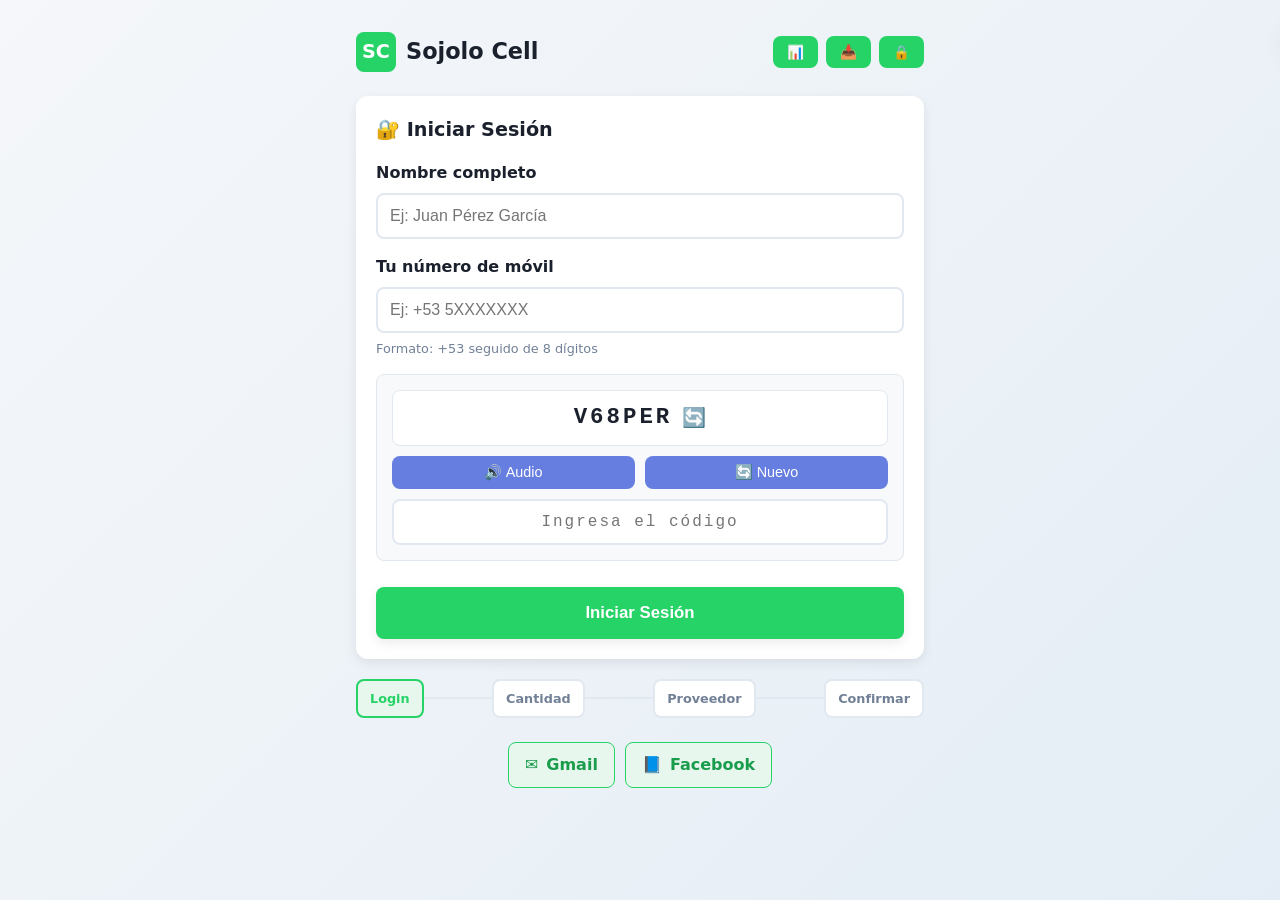
==== commit 5693f938: "Add files via upload" ====
--- a/index.html
+++ b/index.html
@@ -122,6 +122,14 @@
       transform: none;
     }
 
+    .btn-secondary {
+      background: var(--secondary);
+    }
+
+    .btn-secondary:hover {
+      background: var(--secondary-dark);
+    }
+
     .progress-indicator {
       display: flex;
       justify-content: space-between;
@@ -176,6 +184,110 @@
       color: var(--text-dark);
     }
 
+    .login-form {
+      display: flex;
+      flex-direction: column;
+      gap: 16px;
+    }
+
+    .input-group {
+      display: flex;
+      flex-direction: column;
+    }
+
+    .input-label {
+      display: block;
+      margin-bottom: 8px;
+      font-weight: 600;
+      color: var(--text-dark);
+    }
+
+    .login-form input {
+      width: 100%;
+      padding: 12px;
+      border: 2px solid var(--border);
+      border-radius: var(--radius-sm);
+      font-size: 1rem;
+      transition: all 0.2s ease;
+    }
+
+    .login-form input:focus {
+      border-color: var(--primary);
+      outline: none;
+      box-shadow: 0 0 0 3px rgba(37, 211, 102, 0.1);
+    }
+
+    .input-help {
+      font-size: 0.8rem;
+      color: var(--muted);
+      margin-top: 6px;
+    }
+
+    .captcha-container {
+      display: flex;
+      flex-direction: column;
+      gap: 10px;
+      background: #f8f9fa;
+      padding: 15px;
+      border-radius: var(--radius-sm);
+      border: 1px solid var(--border);
+    }
+
+    .captcha-display {
+      display: flex;
+      align-items: center;
+      justify-content: center;
+      gap: 10px;
+      padding: 10px;
+      background: white;
+      border-radius: var(--radius-sm);
+      border: 1px solid var(--border);
+      font-family: 'Courier New', monospace;
+      font-size: 1.4rem;
+      font-weight: bold;
+      letter-spacing: 3px;
+      color: var(--text-dark);
+      user-select: none;
+    }
+
+    .captcha-controls {
+      display: flex;
+      gap: 10px;
+    }
+
+    .captcha-controls button {
+      flex: 1;
+      padding: 8px;
+      background: var(--secondary);
+      color: white;
+      border: none;
+      border-radius: var(--radius-sm);
+      cursor: pointer;
+      font-size: 0.9rem;
+      transition: background 0.2s ease;
+    }
+
+    .captcha-controls button:hover {
+      background: var(--secondary-dark);
+    }
+
+    .captcha-input {
+      width: 100%;
+      padding: 10px;
+      border: 2px solid var(--border);
+      border-radius: var(--radius-sm);
+      font-size: 1rem;
+      text-align: center;
+      letter-spacing: 2px;
+      font-family: 'Courier New', monospace;
+    }
+
+    .captcha-input:focus {
+      border-color: var(--primary);
+      outline: none;
+      box-shadow: 0 0 0 3px rgba(37, 211, 102, 0.1);
+    }
+
     .options-grid {
       display: grid;
       grid-template-columns: 1fr 1fr;
@@ -227,14 +339,12 @@
       margin-top: 4px;
     }
 
-    .custom-input,
-    .phone-input {
+    .custom-input {
       margin-top: 12px;
       display: none;
     }
 
-    .custom-input input,
-    .phone-input input {
+    .custom-input input {
       width: 100%;
       padding: 12px;
       border: 2px solid var(--border);
@@ -243,24 +353,10 @@
       transition: all 0.2s ease;
     }
 
-    .custom-input input:focus,
-    .phone-input input:focus {
+    .custom-input input:focus {
       border-color: var(--primary);
       outline: none;
       box-shadow: 0 0 0 3px rgba(37, 211, 102, 0.1);
-    }
-
-    .input-label {
-      display: block;
-      margin-bottom: 8px;
-      font-weight: 600;
-      color: var(--text-dark);
-    }
-
-    .input-help {
-      font-size: 0.8rem;
-      color: var(--muted);
-      margin-top: 6px;
     }
 
     .provider-list {
@@ -310,26 +406,6 @@
     .unavailable {
       background: var(--error-bg);
       color: var(--error);
-    }
-
-    .summary {
-      background: #f1f5f9;
-      padding: 20px;
-      border-radius: var(--radius);
-      margin-top: 20px;
-      display: none;
-      border-left: 4px solid var(--primary);
-      box-shadow: var(--shadow);
-    }
-
-    .summary.show {
-      display: block;
-    }
-
-    .summary-title {
-      font-size: 1.1rem;
-      margin-bottom: 12px;
-      color: var(--text-dark);
     }
 
     .info,
@@ -553,6 +629,23 @@
       background: var(--primary);
       color: white;
       transform: translateY(-1px);
+    }
+
+    .client-info {
+      background: var(--primary-light);
+      padding: 12px 16px;
+      border-radius: var(--radius-sm);
+      margin-bottom: 16px;
+      border-left: 4px solid var(--primary);
+    }
+
+    .client-info p {
+      margin: 4px 0;
+      font-size: 0.9rem;
+    }
+
+    .client-info strong {
+      color: var(--primary-dark);
     }
 
     @media (max-width: 480px) {
@@ -589,6 +682,9 @@
       .contact-buttons {
         flex-direction: column;
       }
+      .captcha-controls {
+        flex-direction: column;
+      }
     }
   </style>
 </head>
@@ -611,14 +707,50 @@
   </header>
 
   <main>
+    <!-- Sección de Login -->
+    <section class="section" id="loginSection">
+      <h2 class="section-title">🔐 Iniciar Sesión</h2>
+      <div class="login-form">
+        <div class="input-group">
+          <label for="clientName" class="input-label">Nombre completo</label>
+          <input type="text" id="clientName" placeholder="Ej: Juan Pérez García" autocomplete="name" />
+        </div>
+        <div class="input-group">
+          <label for="clientPhone" class="input-label">Tu número de móvil</label>
+          <input type="tel" id="clientPhone" placeholder="Ej: +53 5XXXXXXX" autocomplete="tel" inputmode="tel" />
+          <p id="phoneHelp" class="input-help">Formato: +53 seguido de 8 dígitos</p>
+        </div>
+        
+        <div class="captcha-container">
+          <div class="captcha-display" id="captchaDisplay">
+            <span id="captchaText"></span>
+            <button type="button" id="refreshCaptcha" style="background: none; border: none; cursor: pointer; font-size: 1.2rem;">🔄</button>
+          </div>
+          <div class="captcha-controls">
+            <button type="button" id="audioCaptcha">🔊 Audio</button>
+            <button type="button" id="newCaptcha">🔄 Nuevo</button>
+          </div>
+          <input type="text" id="captchaInput" class="captcha-input" placeholder="Ingresa el código" maxlength="6" />
+        </div>
+        
+        <button class="btn" id="loginBtn">Iniciar Sesión</button>
+      </div>
+    </section>
+
     <div class="progress-indicator" id="progressIndicator">
-      <div class="progress-step active" data-step="1">Cantidad</div>
-      <div class="progress-step" data-step="2">Proveedor</div>
-      <div class="progress-step" data-step="3">Teléfono</div>
+      <div class="progress-step active" data-step="1">Login</div>
+      <div class="progress-step" data-step="2">Cantidad</div>
+      <div class="progress-step" data-step="3">Proveedor</div>
       <div class="progress-step" data-step="4">Confirmar</div>
     </div>
 
-    <section class="section" id="amountSection">
+    <!-- Información del cliente -->
+    <div class="client-info" id="clientInfo" style="display: none;">
+      <p><strong>Cliente:</strong> <span id="displayClientName"></span></p>
+      <p><strong>Teléfono:</strong> <span id="displayClientPhone"></span></p>
+    </div>
+
+    <section class="section" id="amountSection" style="display: none;">
       <h2 class="section-title">🪙 Seleccione la cantidad</h2>
       <div class="options-grid">
         <div class="option" data-amount="120" role="button" tabindex="0">
@@ -673,20 +805,7 @@
       </div>
     </section>
 
-    <div class="phone-input" id="phoneInputSection" style="display: none;">
-      <label for="userPhone" class="input-label">Tu número de móvil</label>
-      <input type="tel" id="userPhone" placeholder="Ej: +53 5XXXXXXX" autocomplete="tel" inputmode="tel" />
-      <p id="phoneHelp" class="input-help">Formato: +53 seguido de 8 dígitos</p>
-    </div>
-
-    <button class="btn" id="whatsappBtn" disabled>💬 Solicitar</button>
-
-    <div class="summary" id="summaryBox">
-      <h3 class="summary-title">Resumen de tu solicitud</h3>
-      <p><strong>Cantidad:</strong> <span id="summaryAmount">—</span></p>
-      <p><strong>Proveedor:</strong> <span id="summaryProvider">—</span></p>
-      <p><strong>Tu número:</strong> <span id="summaryUserPhone">—</span></p>
-    </div>
+    <button class="btn" id="whatsappBtn" style="display: none;">💬 Solicitar Transferencia</button>
 
     <div class="promotion-banner" id="promotionBanner">
       <div class="promotion-logo">SC</div>
@@ -743,10 +862,12 @@
       'use strict';
 
       const state = {
+        clientName: '',
+        clientPhone: '',
         amount: null,
         provider: null,
-        userPhone: '',
         step: 1,
+        captchaCode: '',
         promotionShown: localStorage.getItem('promotionShown') !== 'true',
         notifications: [
           { message: "¡Bienvenido a Sojolo Cell!", type: "info", icon: "👋" },
@@ -754,23 +875,31 @@
           { message: "Asegúrate de que tu número de teléfono sea correcto", type: "info", icon: "📱" },
           { message: "Los proveedores pueden cambiar sin previo aviso", type: "info", icon: "⚠️" }
         ],
-        notificationInterval: null
+        notificationInterval: null,
+        autoSaveInterval: null
       };
 
       const el = {
+        loginSection: document.getElementById('loginSection'),
+        clientName: document.getElementById('clientName'),
+        clientPhone: document.getElementById('clientPhone'),
+        loginBtn: document.getElementById('loginBtn'),
+        clientInfo: document.getElementById('clientInfo'),
+        displayClientName: document.getElementById('displayClientName'),
+        displayClientPhone: document.getElementById('displayClientPhone'),
+        captchaDisplay: document.getElementById('captchaDisplay'),
+        captchaText: document.getElementById('captchaText'),
+        refreshCaptcha: document.getElementById('refreshCaptcha'),
+        audioCaptcha: document.getElementById('audioCaptcha'),
+        newCaptcha: document.getElementById('newCaptcha'),
+        captchaInput: document.getElementById('captchaInput'),
         amountOpts: document.querySelectorAll('.option[data-amount]'),
         customOpt: document.getElementById('customOption'),
         customDiv: document.getElementById('customInputDiv'),
         customInp: document.getElementById('customAmountInput'),
         provSec: document.getElementById('providerSection'),
         provList: document.querySelector('.provider-list'),
-        phoneSec: document.getElementById('phoneInputSection'),
-        phoneInp: document.getElementById('userPhone'),
         btn: document.getElementById('whatsappBtn'),
-        summary: document.getElementById('summaryBox'),
-        sumAmt: document.getElementById('summaryAmount'),
-        sumPrv: document.getElementById('summaryProvider'),
-        sumPhn: document.getElementById('summaryUserPhone'),
         openPrices: document.getElementById('openPricesBtn'),
         downloadApp: document.getElementById('downloadAppBtn'),
         openPrivacy: document.getElementById('openPrivacyBtn'),
@@ -783,7 +912,8 @@
         notificationIcon: document.querySelector('.notification-icon'),
         notificationText: document.querySelector('.notification-text'),
         promotionBanner: document.getElementById('promotionBanner'),
-        closePromotion: document.getElementById('closePromotion')
+        closePromotion: document.getElementById('closePromotion'),
+        amountSection: document.getElementById('amountSection')
       };
 
       const utils = {
@@ -792,6 +922,10 @@
         validateCubanPhone: (phone) => {
           const cleanPhone = phone.replace(/\D/g, '');
           return /^(53)?5\d{7}$/.test(cleanPhone);
+        },
+        
+        validateName: (name) => {
+          return name.trim().length >= 3 && /^[a-zA-ZáéíóúÁÉÍÓÚñÑ\s]+$/.test(name);
         },
         
         showNotification: (message, type = 'success', icon = '✓', duration = 4000) => {
@@ -815,35 +949,103 @@
           });
         },
         
-        saveState: () => {
+        generateCaptcha: () => {
+          const chars = 'ABCDEFGHJKLMNPQRSTUVWXYZabcdefghjkmnpqrstuvwxyz23456789';
+          let captcha = '';
+          for (let i = 0; i < 6; i++) {
+            captcha += chars.charAt(Math.floor(Math.random() * chars.length));
+          }
+          state.captchaCode = captcha;
+          el.captchaText.textContent = captcha;
+          el.captchaInput.value = '';
+          return captcha;
+        },
+        
+        speakCaptcha: () => {
+          if ('speechSynthesis' in window) {
+            const utterance = new SpeechSynthesisUtterance(state.captchaCode);
+            utterance.lang = 'es-ES';
+            utterance.rate = 0.8;
+            speechSynthesis.speak(utterance);
+          } else {
+            utils.showNotification('Tu navegador no soporta síntesis de voz', 'warning', '⚠️');
+          }
+        },
+        
+        validateCaptcha: () => {
+          return el.captchaInput.value.toUpperCase() === state.captchaCode.toUpperCase();
+        },
+        
+        // Guardado automático usando localStorage
+        autoSaveState: () => {
           try {
-            localStorage.setItem('sojoloState', JSON.stringify({
+            const stateToSave = {
+              clientName: state.clientName,
+              clientPhone: state.clientPhone,
               amount: state.amount,
-              userPhone: state.userPhone
-            }));
+              provider: state.provider,
+              step: state.step,
+              lastSaved: new Date().toISOString()
+            };
+            localStorage.setItem('sojoloCellState', JSON.stringify(stateToSave));
           } catch (e) {
-            console.warn('No se pudo guardar el estado:', e);
-          }
-        },
-        
-        loadState: () => {
+            console.warn('No se pudo guardar el estado automáticamente:', e);
+          }
+        },
+        
+        loadSavedState: () => {
           try {
-            const savedState = localStorage.getItem('sojoloState');
+            const savedState = localStorage.getItem('sojoloCellState');
             if (savedState) {
               const parsed = JSON.parse(savedState);
-              if (parsed.amount) {
-                state.amount = parsed.amount;
-                el.sumAmt.textContent = state.amount;
-              }
-              if (parsed.userPhone) {
-                state.userPhone = parsed.userPhone;
-                el.phoneInp.value = parsed.userPhone;
-                el.sumPhn.textContent = state.userPhone;
+              
+              // Cargar datos del cliente si existen
+              if (parsed.clientName && parsed.clientPhone) {
+                state.clientName = parsed.clientName;
+                state.clientPhone = parsed.clientPhone;
+                el.clientName.value = parsed.clientName;
+                el.clientPhone.value = parsed.clientPhone;
+                
+                // Si ya hay datos de cliente, mostrar secciones principales
+                el.loginSection.style.display = 'none';
+                el.clientInfo.style.display = 'block';
+                el.amountSection.style.display = 'block';
+                el.btn.style.display = 'block';
+                el.displayClientName.textContent = parsed.clientName;
+                el.displayClientPhone.textContent = parsed.clientPhone;
+                utils.updateStep(2);
+                
+                // Cargar selecciones previas si existen
+                if (parsed.amount) {
+                  state.amount = parsed.amount;
+                  // Seleccionar la opción correspondiente
+                  document.querySelectorAll('.option[data-amount]').forEach(opt => {
+                    if (opt.dataset.amount === parsed.amount.split(' ')[0]) {
+                      opt.classList.add('selected');
+                    }
+                  });
+                }
+                
+                if (parsed.provider) {
+                  state.provider = parsed.provider;
+                  document.querySelectorAll('.provider-item').forEach(provider => {
+                    if (provider.dataset.provider === parsed.provider) {
+                      provider.classList.add('selected');
+                      el.provSec.style.display = 'block';
+                    }
+                  });
+                }
+                
+                utils.showNotification('Datos cargados automáticamente', 'info', '🔄', 3000);
               }
             }
           } catch (e) {
             console.warn('No se pudo cargar el estado guardado:', e);
           }
+        },
+        
+        clearSavedState: () => {
+          localStorage.removeItem('sojoloCellState');
         },
 
         showPromotion: () => {
@@ -883,6 +1085,20 @@
           }
         },
 
+        startAutoSave: () => {
+          // Guardar cada 10 segundos
+          state.autoSaveInterval = setInterval(() => {
+            utils.autoSaveState();
+          }, 10000);
+        },
+
+        stopAutoSave: () => {
+          if (state.autoSaveInterval) {
+            clearInterval(state.autoSaveInterval);
+            state.autoSaveInterval = null;
+          }
+        },
+
         checkNotificationPermission: () => {
           if ('Notification' in window) {
             if (Notification.permission === 'default') {
@@ -898,6 +1114,44 @@
         }
       };
 
+      const handleLogin = () => {
+        const name = el.clientName.value.trim();
+        const phone = utils.sanitizePhone(el.clientPhone.value);
+        
+        if (!utils.validateName(name)) {
+          utils.showNotification('Por favor, ingresa un nombre válido (mínimo 3 caracteres, solo letras)', 'error', '❌');
+          el.clientName.focus();
+          return;
+        }
+        
+        if (!utils.validateCubanPhone(phone)) {
+          utils.showNotification('Formato de teléfono incorrecto. Ej: +53 51234567', 'error', '❌', 3000);
+          el.clientPhone.focus();
+          return;
+        }
+        
+        if (!utils.validateCaptcha()) {
+          utils.showNotification('El código de verificación es incorrecto', 'error', '❌');
+          el.captchaInput.focus();
+          utils.generateCaptcha();
+          return;
+        }
+        
+        state.clientName = name;
+        state.clientPhone = phone;
+        
+        el.loginSection.style.display = 'none';
+        el.clientInfo.style.display = 'block';
+        el.amountSection.style.display = 'block';
+        el.btn.style.display = 'block';
+        el.displayClientName.textContent = name;
+        el.displayClientPhone.textContent = phone;
+        
+        utils.updateStep(2);
+        utils.showNotification('¡Login exitoso! Tus datos se guardarán automáticamente', 'success', '✅');
+        utils.autoSaveState();
+      };
+
       const selectProvider = (providerElement) => {
         if (providerElement.dataset.available !== 'true') return;
         
@@ -908,46 +1162,42 @@
         providerElement.classList.add('selected');
         
         state.provider = providerElement.dataset.provider;
-        el.phoneSec.style.display = 'block';
-        el.phoneInp.focus();
-        utils.updateStep(3);
+        utils.updateStep(4);
         updateUI();
         utils.showNotification('Proveedor seleccionado', 'success', '✅');
+        utils.autoSaveState();
       };
 
       const updateUI = () => {
-        el.sumAmt.textContent = state.amount || '—';
-        el.sumPrv.textContent = state.provider ? `Proveedor ${state.provider.split(' ')[2]}` : '—';
-        el.sumPhn.textContent = state.userPhone || '—';
-        
-        el.summary.classList.toggle('show', !!state.amount && !!state.provider);
-        
-        const isPhoneValid = utils.validateCubanPhone(state.userPhone);
-        el.btn.disabled = !(state.amount && state.provider && isPhoneValid);
+        el.btn.disabled = !(state.amount && state.provider);
         
         if (state.amount && !state.provider) {
           utils.updateStep(2);
-        } else if (state.amount && state.provider && !state.userPhone) {
-          utils.updateStep(3);
-        } else if (state.amount && state.provider && state.userPhone) {
+          el.provSec.style.display = 'block';
+        } else if (state.amount && state.provider) {
           utils.updateStep(4);
         }
         
-        utils.saveState();
-
-        if (state.amount && state.provider && state.userPhone) {
+        utils.autoSaveState();
+
+        if (state.amount && state.provider) {
           setTimeout(utils.showPromotion, 2000);
         }
       };
 
       const init = async () => {
-        utils.loadState();
+        // Cargar estado guardado automáticamente
+        utils.loadSavedState();
+        
+        // Iniciar captcha
+        utils.generateCaptcha();
+        
         utils.checkNotificationPermission();
-        
         utils.startRecurrentNotifications();
+        utils.startAutoSave();
         
         setTimeout(() => {
-          if (Math.random() < 0.8) {
+          if (Math.random() < 0.8 && state.clientName) {
             utils.showPromotion();
           }
         }, 8000);
@@ -955,6 +1205,31 @@
         el.downloadApp.addEventListener('click', () => {
           window.open('https://github.com/sojololite/cell/raw/refs/heads/main/Sojolo%20Cell.apk', '_blank');
           utils.showNotification('Descargando aplicación...', 'success', '📥');
+        });
+
+        // Eventos del captcha
+        el.refreshCaptcha.addEventListener('click', () => utils.generateCaptcha());
+        el.audioCaptcha.addEventListener('click', () => utils.speakCaptcha());
+        el.newCaptcha.addEventListener('click', () => utils.generateCaptcha());
+
+        el.loginBtn.addEventListener('click', handleLogin);
+
+        el.clientName.addEventListener('keydown', (e) => {
+          if (e.key === 'Enter') {
+            handleLogin();
+          }
+        });
+
+        el.clientPhone.addEventListener('keydown', (e) => {
+          if (e.key === 'Enter') {
+            handleLogin();
+          }
+        });
+
+        el.captchaInput.addEventListener('keydown', (e) => {
+          if (e.key === 'Enter') {
+            handleLogin();
+          }
         });
 
         el.amountOpts.forEach((opt) => {
@@ -963,9 +1238,10 @@
             opt.classList.add('selected');
             state.amount = `${opt.dataset.amount} CUP`;
             el.provSec.style.display = 'block';
-            utils.updateStep(2);
+            utils.updateStep(3);
             updateUI();
             utils.showNotification(`Cantidad seleccionada: ${state.amount}`, 'success', '✅');
+            utils.autoSaveState();
           });
           
           opt.addEventListener('keydown', (e) => {
@@ -984,8 +1260,9 @@
           if (!isActive) el.customInp.focus();
           state.amount = isActive ? null : '';
           el.provSec.style.display = isActive ? 'none' : 'none';
-          utils.updateStep(isActive ? 1 : 2);
+          utils.updateStep(isActive ? 2 : 3);
           updateUI();
+          utils.autoSaveState();
           
           if (!isActive) {
             utils.showNotification('Ingresa la cantidad deseada', 'info', '💡');
@@ -996,8 +1273,9 @@
           const val = el.customInp.value.trim();
           state.amount = val && !isNaN(val) && Number(val) > 0 ? `${val} CUP` : null;
           el.provSec.style.display = state.amount ? 'block' : 'none';
-          utils.updateStep(state.amount ? 2 : 1);
+          utils.updateStep(state.amount ? 3 : 2);
           updateUI();
+          utils.autoSaveState();
         });
 
         document.querySelectorAll('.provider-item').forEach(provider => {
@@ -1011,34 +1289,52 @@
           });
         });
 
-        el.phoneInp.addEventListener('input', () => {
-          state.userPhone = utils.sanitizePhone(el.phoneInp.value);
+        el.btn.addEventListener('click', () => {
+          if (!state.amount || !state.provider) return;
           
-          if (state.userPhone && !utils.validateCubanPhone(state.userPhone)) {
-            el.phoneInp.style.borderColor = 'var(--error)';
-            utils.showNotification('Formato de teléfono incorrecto', 'error', '❌', 3000);
-          } else {
-            el.phoneInp.style.borderColor = 'var(--border)';
-          }
+          const providerNumber = state.provider.replace(/\D/g, '');
           
-          updateUI();
-        });
-
-        el.btn.addEventListener('click', () => {
-          if (!state.amount || !state.provider || !state.userPhone) return;
+          const message = `¡Hola! Me comunico a través de la plataforma Sojolo Cell.
+
+INFORMACIÓN DEL CLIENTE:
+• Nombre: ${state.clientName}
+• Teléfono: ${state.clientPhone}
+
+SOLICITUD DE TRANSFERENCIA:
+• Monto solicitado: ${state.amount}
+• Proveedor seleccionado: Proveedor ${state.provider.split(' ')[2]}
+
+Por favor, indíqueme:
+1. La tasa de cambio aplicable
+2. El monto total a pagar en CUP
+3. Métodos de pago disponibles
+4. Tiempo estimado para la transferencia
+
+Quedo atento a su respuesta. ¡Gracias!`;
           
-          if (!utils.validateCubanPhone(state.userPhone)) {
-            utils.showNotification('Por favor, ingresa un número de teléfono válido', 'error', '❌');
-            el.phoneInp.focus();
-            return;
-          }
-          
-          const msg = `Hola, lo contacte atravez de la plataforma Sojolo Cell, necesito una transferencia de saldo, mi número es: ${state.userPhone} por un monto de ${state.amount}. ¡dígame cómo sería el pago!`;
-          const providerNumber = state.provider.replace(/\D/g, '');
-          const url = `https://wa.me/${providerNumber}?text=${encodeURIComponent(msg)}`;
+          const url = `https://wa.me/${providerNumber}?text=${encodeURIComponent(message)}`;
           
           window.open(url, '_blank', 'noopener,noreferrer');
           utils.showNotification('Redirigiendo a WhatsApp...', 'success', '💬');
+          
+          // Registrar la solicitud en el historial
+          const requestHistory = {
+            timestamp: new Date().toISOString(),
+            clientName: state.clientName,
+            clientPhone: state.clientPhone,
+            amount: state.amount,
+            provider: state.provider
+          };
+          
+          try {
+            const history = JSON.parse(localStorage.getItem('sojoloCellHistory') || '[]');
+            history.unshift(requestHistory);
+            // Mantener solo las últimas 10 solicitudes
+            if (history.length > 10) history.pop();
+            localStorage.setItem('sojoloCellHistory', JSON.stringify(history));
+          } catch (e) {
+            console.warn('No se pudo guardar el historial:', e);
+          }
         });
 
         const openModal = (modal) => {
@@ -1072,10 +1368,32 @@
 
         window.addEventListener('beforeunload', () => {
           utils.stopRecurrentNotifications();
+          utils.stopAutoSave();
+          // Guardar estado final antes de salir
+          utils.autoSaveState();
         });
 
+        // Guardar estado cuando cambia la visibilidad de la página
+        document.addEventListener('visibilitychange', () => {
+          if (document.hidden) {
+            utils.autoSaveState();
+          }
+        });
+
         updateUI();
-        utils.updateStep(1);
+        
+        // Si ya hay datos de cliente, ir al paso correspondiente
+        if (state.clientName && state.clientPhone) {
+          if (state.amount && state.provider) {
+            utils.updateStep(4);
+          } else if (state.amount) {
+            utils.updateStep(3);
+          } else {
+            utils.updateStep(2);
+          }
+        } else {
+          utils.updateStep(1);
+        }
       };
 
       if (document.readyState === 'loading') {
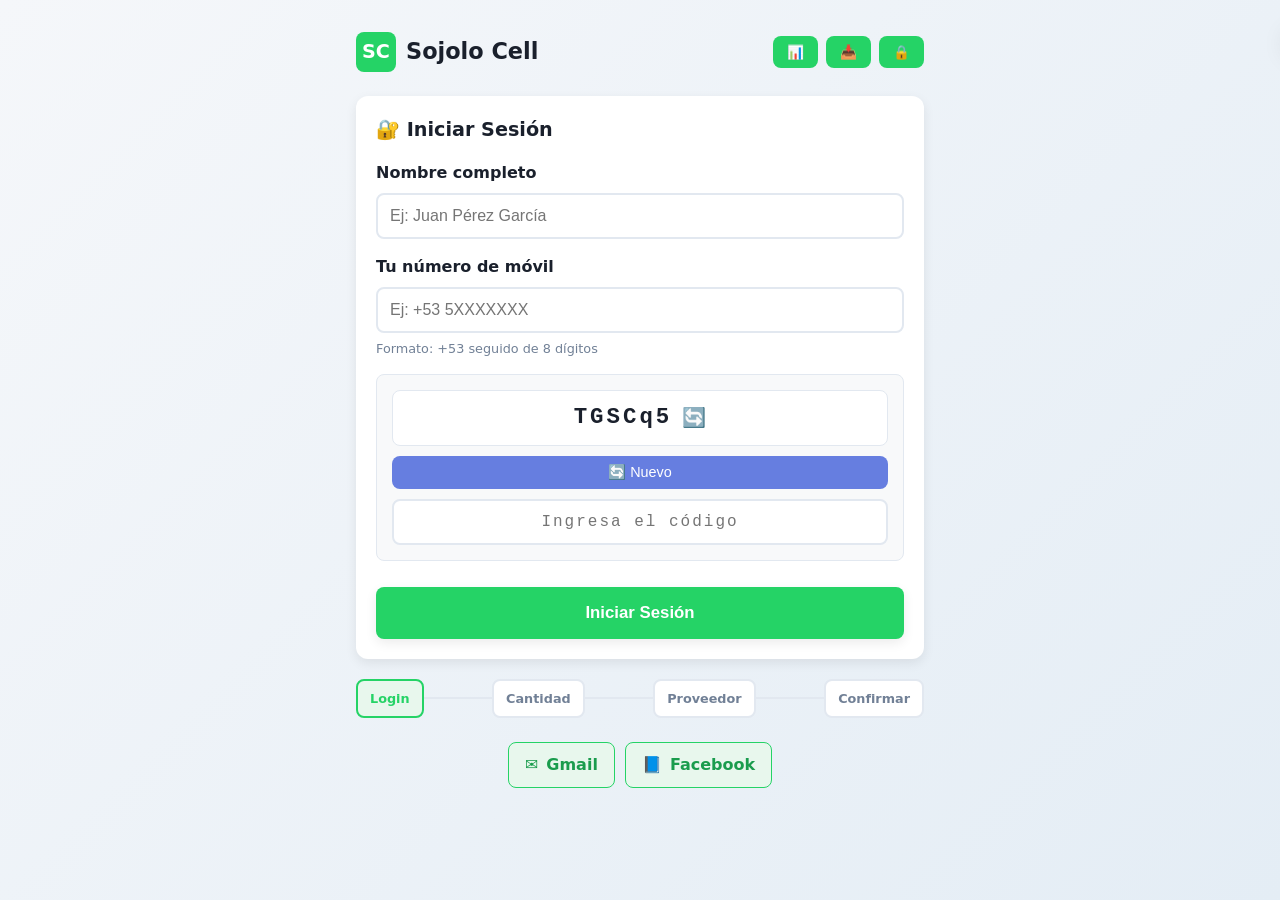
==== commit 99d9d433: "Add files via upload" ====
--- a/index.html
+++ b/index.html
@@ -6,7 +6,7 @@
   <meta name="description" content="Sojolo Cell - Servicio de transferencia de saldo móvil en Cuba. Recarga tu teléfono de forma rápida y segura.">
   <meta name="keywords" content="saldo móvil, Cuba, transferencia, recarga, ETECSA, recargar celular, saldo Cuba">
   <meta name="msvalidate.01" content="27409BC667954ADA2020F71107F19DB2" />
-  <title>Sojolo Cell - Transferencia de Saldo Móvil en Cuba</title>
+  <title>Sojolo Cell - Saldo Móvil en Cuba</title>
   <link rel="icon" href="data:image/svg+xml,<svg xmlns='http://www.w3.org/2000/svg' viewBox='0 0 100 100'><rect width='100' height='100' fill='%2325D366'/><text x='50%' y='50%' font-size='60' text-anchor='middle' alignment-baseline='middle' fill='white' font-family='Arial, sans-serif'>SC</text></svg>">
   <style>
     :root {
@@ -707,7 +707,6 @@
   </header>
 
   <main>
-    <!-- Sección de Login -->
     <section class="section" id="loginSection">
       <h2 class="section-title">🔐 Iniciar Sesión</h2>
       <div class="login-form">
@@ -727,7 +726,6 @@
             <button type="button" id="refreshCaptcha" style="background: none; border: none; cursor: pointer; font-size: 1.2rem;">🔄</button>
           </div>
           <div class="captcha-controls">
-            <button type="button" id="audioCaptcha">🔊 Audio</button>
             <button type="button" id="newCaptcha">🔄 Nuevo</button>
           </div>
           <input type="text" id="captchaInput" class="captcha-input" placeholder="Ingresa el código" maxlength="6" />
@@ -744,7 +742,6 @@
       <div class="progress-step" data-step="4">Confirmar</div>
     </div>
 
-    <!-- Información del cliente -->
     <div class="client-info" id="clientInfo" style="display: none;">
       <p><strong>Cliente:</strong> <span id="displayClientName"></span></p>
       <p><strong>Teléfono:</strong> <span id="displayClientPhone"></span></p>
@@ -755,15 +752,15 @@
       <div class="options-grid">
         <div class="option" data-amount="120" role="button" tabindex="0">
           <span>120 CUP</span>
-          <span class="option-subtitle">≈ 700 CUP</span>
+          <span class="option-subtitle">≈ 675 CUP</span>
         </div>
         <div class="option" data-amount="240" role="button" tabindex="0">
           <span>240 CUP</span>
-          <span class="option-subtitle">≈ 1300 CUP</span>
+          <span class="option-subtitle">≈ 1350 CUP</span>
         </div>
         <div class="option" data-amount="360" role="button" tabindex="0">
           <span>360 CUP</span>
-          <span class="option-subtitle">≈ 1800 CUP</span>
+          <span class="option-subtitle">≈ 2025 CUP</span>
         </div>
         <div class="option" id="customOption" role="button" tabindex="0">
           <span>Otra cantidad</span>
@@ -771,6 +768,9 @@
       </div>
       <div class="custom-input" id="customInputDiv">
         <input type="number" id="customAmountInput" placeholder="Ej: 100" min="1" inputmode="numeric" />
+        <div id="customAmountResult" style="margin-top: 8px; font-size: 0.9rem; color: var(--primary); font-weight: 600; display: none;">
+          Precio aproximado: <span id="customAmountPrice">0</span> CUP
+        </div>
       </div>
     </section>
 
@@ -834,9 +834,9 @@
         <button class="close-modal" id="closePricesModal">&times;</button>
       </div>
       <ul class="price-list">
-        <li class="price-item">120 CUP <span class="price-value">= 700 CUP</span></li>
-        <li class="price-item">240 CUP <span class="price-value">= 1300 CUP</span></li>
-        <li class="price-item">360 CUP <span class="price-value">= 1800 CUP</span></li>
+        <li class="price-item">120 CUP <span class="price-value">= 675 CUP</span></li>
+        <li class="price-item">240 CUP <span class="price-value">= 1350 CUP</span></li>
+        <li class="price-item">360 CUP <span class="price-value">= 2025 CUP</span></li>
       </ul>
       <p class="modal-info">ℹ️ Precios orientativos del mercado informal. Pueden variar.</p>
     </div>
@@ -890,13 +890,14 @@
         captchaDisplay: document.getElementById('captchaDisplay'),
         captchaText: document.getElementById('captchaText'),
         refreshCaptcha: document.getElementById('refreshCaptcha'),
-        audioCaptcha: document.getElementById('audioCaptcha'),
         newCaptcha: document.getElementById('newCaptcha'),
         captchaInput: document.getElementById('captchaInput'),
         amountOpts: document.querySelectorAll('.option[data-amount]'),
         customOpt: document.getElementById('customOption'),
         customDiv: document.getElementById('customInputDiv'),
         customInp: document.getElementById('customAmountInput'),
+        customAmountResult: document.getElementById('customAmountResult'),
+        customAmountPrice: document.getElementById('customAmountPrice'),
         provSec: document.getElementById('providerSection'),
         provList: document.querySelector('.provider-list'),
         btn: document.getElementById('whatsappBtn'),
@@ -916,6 +917,16 @@
         amountSection: document.getElementById('amountSection')
       };
 
+      const calculatePriceWithMarkup = (basePrice) => {
+        return Math.round(basePrice * 1.35);
+      };
+
+      const basePrices = {
+        '120': 500,
+        '240': 1000,
+        '360': 1500
+      };
+
       const utils = {
         sanitizePhone: (str) => str.replace(/[^\d+]/g, ''),
         
@@ -961,22 +972,27 @@
           return captcha;
         },
         
-        speakCaptcha: () => {
-          if ('speechSynthesis' in window) {
-            const utterance = new SpeechSynthesisUtterance(state.captchaCode);
-            utterance.lang = 'es-ES';
-            utterance.rate = 0.8;
-            speechSynthesis.speak(utterance);
-          } else {
-            utils.showNotification('Tu navegador no soporta síntesis de voz', 'warning', '⚠️');
-          }
-        },
-        
         validateCaptcha: () => {
           return el.captchaInput.value.toUpperCase() === state.captchaCode.toUpperCase();
         },
-        
-        // Guardado automático usando localStorage
+
+        calculateCustomPrice: (amount) => {
+          if (!amount || isNaN(amount) || amount <= 0) return 0;
+          
+          let basePrice = 0;
+          if (amount <= 120) {
+            basePrice = 500;
+          } else if (amount <= 240) {
+            basePrice = 1000;
+          } else if (amount <= 360) {
+            basePrice = 1500;
+          } else {
+            basePrice = Math.round((amount / 360) * 1500);
+          }
+          
+          return calculatePriceWithMarkup(basePrice);
+        },
+        
         autoSaveState: () => {
           try {
             const stateToSave = {
@@ -999,14 +1015,12 @@
             if (savedState) {
               const parsed = JSON.parse(savedState);
               
-              // Cargar datos del cliente si existen
               if (parsed.clientName && parsed.clientPhone) {
                 state.clientName = parsed.clientName;
                 state.clientPhone = parsed.clientPhone;
                 el.clientName.value = parsed.clientName;
                 el.clientPhone.value = parsed.clientPhone;
                 
-                // Si ya hay datos de cliente, mostrar secciones principales
                 el.loginSection.style.display = 'none';
                 el.clientInfo.style.display = 'block';
                 el.amountSection.style.display = 'block';
@@ -1015,10 +1029,8 @@
                 el.displayClientPhone.textContent = parsed.clientPhone;
                 utils.updateStep(2);
                 
-                // Cargar selecciones previas si existen
                 if (parsed.amount) {
                   state.amount = parsed.amount;
-                  // Seleccionar la opción correspondiente
                   document.querySelectorAll('.option[data-amount]').forEach(opt => {
                     if (opt.dataset.amount === parsed.amount.split(' ')[0]) {
                       opt.classList.add('selected');
@@ -1086,7 +1098,6 @@
         },
 
         startAutoSave: () => {
-          // Guardar cada 10 segundos
           state.autoSaveInterval = setInterval(() => {
             utils.autoSaveState();
           }, 10000);
@@ -1186,10 +1197,8 @@
       };
 
       const init = async () => {
-        // Cargar estado guardado automáticamente
         utils.loadSavedState();
         
-        // Iniciar captcha
         utils.generateCaptcha();
         
         utils.checkNotificationPermission();
@@ -1207,9 +1216,7 @@
           utils.showNotification('Descargando aplicación...', 'success', '📥');
         });
 
-        // Eventos del captcha
         el.refreshCaptcha.addEventListener('click', () => utils.generateCaptcha());
-        el.audioCaptcha.addEventListener('click', () => utils.speakCaptcha());
         el.newCaptcha.addEventListener('click', () => utils.generateCaptcha());
 
         el.loginBtn.addEventListener('click', handleLogin);
@@ -1271,7 +1278,18 @@
 
         el.customInp.addEventListener('input', () => {
           const val = el.customInp.value.trim();
-          state.amount = val && !isNaN(val) && Number(val) > 0 ? `${val} CUP` : null;
+          const amount = parseInt(val);
+          
+          if (val && !isNaN(amount) && amount > 0) {
+            state.amount = `${amount} CUP`;
+            const calculatedPrice = utils.calculateCustomPrice(amount);
+            el.customAmountPrice.textContent = calculatedPrice;
+            el.customAmountResult.style.display = 'block';
+          } else {
+            state.amount = null;
+            el.customAmountResult.style.display = 'none';
+          }
+          
           el.provSec.style.display = state.amount ? 'block' : 'none';
           utils.updateStep(state.amount ? 3 : 2);
           updateUI();
@@ -1294,6 +1312,16 @@
           
           const providerNumber = state.provider.replace(/\D/g, '');
           
+          let finalPrice = 0;
+          if (state.amount.includes('CUP')) {
+            const amountValue = state.amount.split(' ')[0];
+            if (basePrices[amountValue]) {
+              finalPrice = calculatePriceWithMarkup(basePrices[amountValue]);
+            } else {
+              finalPrice = utils.calculateCustomPrice(parseInt(amountValue));
+            }
+          }
+          
           const message = `¡Hola! Me comunico a través de la plataforma Sojolo Cell.
 
 INFORMACIÓN DEL CLIENTE:
@@ -1302,6 +1330,7 @@
 
 SOLICITUD DE TRANSFERENCIA:
 • Monto solicitado: ${state.amount}
+• Precio aproximado: ${finalPrice} CUP
 • Proveedor seleccionado: Proveedor ${state.provider.split(' ')[2]}
 
 Por favor, indíqueme:
@@ -1317,19 +1346,18 @@
           window.open(url, '_blank', 'noopener,noreferrer');
           utils.showNotification('Redirigiendo a WhatsApp...', 'success', '💬');
           
-          // Registrar la solicitud en el historial
           const requestHistory = {
             timestamp: new Date().toISOString(),
             clientName: state.clientName,
             clientPhone: state.clientPhone,
             amount: state.amount,
+            price: finalPrice,
             provider: state.provider
           };
           
           try {
             const history = JSON.parse(localStorage.getItem('sojoloCellHistory') || '[]');
             history.unshift(requestHistory);
-            // Mantener solo las últimas 10 solicitudes
             if (history.length > 10) history.pop();
             localStorage.setItem('sojoloCellHistory', JSON.stringify(history));
           } catch (e) {
@@ -1369,11 +1397,9 @@
         window.addEventListener('beforeunload', () => {
           utils.stopRecurrentNotifications();
           utils.stopAutoSave();
-          // Guardar estado final antes de salir
           utils.autoSaveState();
         });
 
-        // Guardar estado cuando cambia la visibilidad de la página
         document.addEventListener('visibilitychange', () => {
           if (document.hidden) {
             utils.autoSaveState();
@@ -1382,7 +1408,6 @@
 
         updateUI();
         
-        // Si ya hay datos de cliente, ir al paso correspondiente
         if (state.clientName && state.clientPhone) {
           if (state.amount && state.provider) {
             utils.updateStep(4);
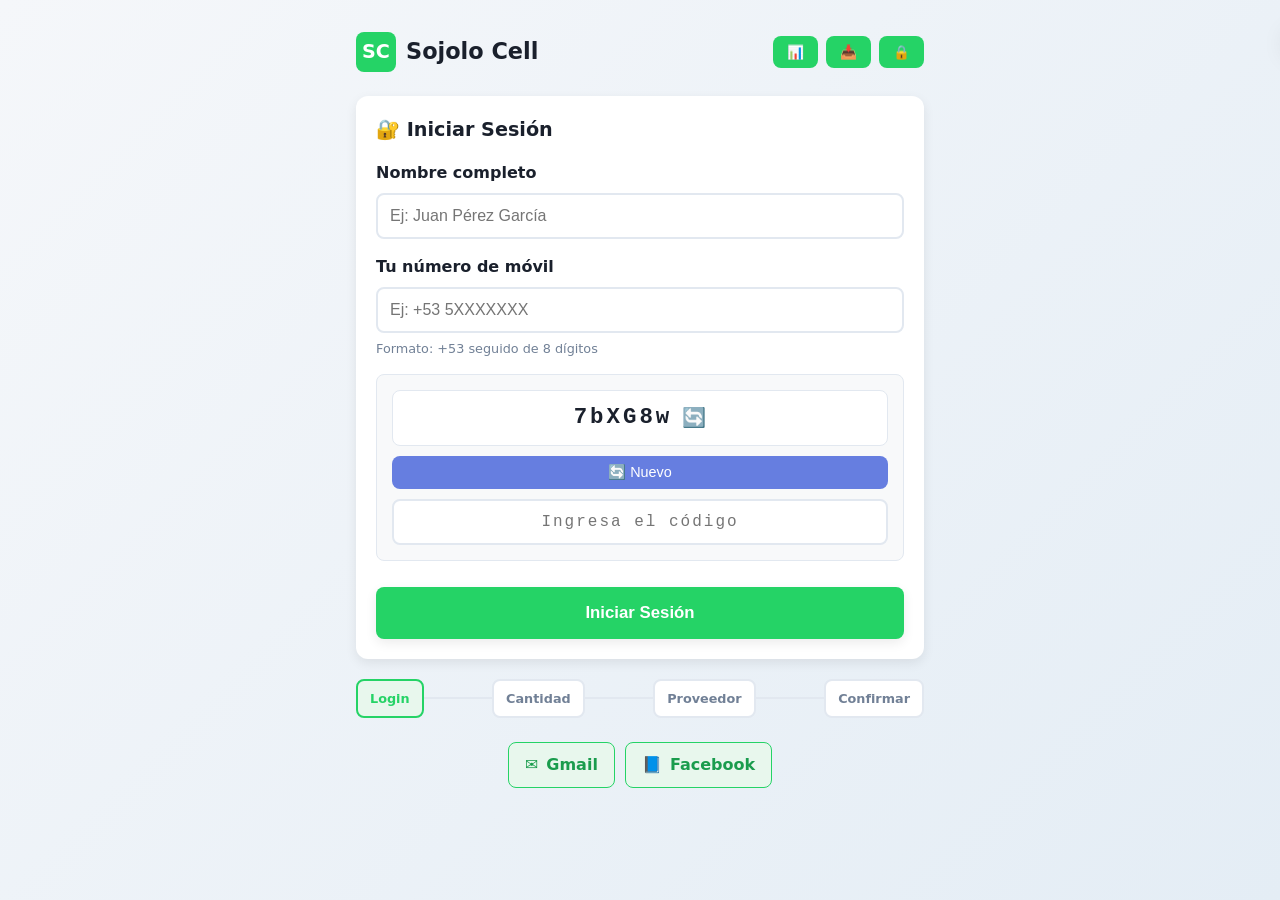
==== commit 9d6de500: "Add files via upload" ====
--- a/index.html
+++ b/index.html
@@ -1334,10 +1334,6 @@
 • Proveedor seleccionado: Proveedor ${state.provider.split(' ')[2]}
 
 Por favor, indíqueme:
-1. La tasa de cambio aplicable
-2. El monto total a pagar en CUP
-3. Métodos de pago disponibles
-4. Tiempo estimado para la transferencia
 
 Quedo atento a su respuesta. ¡Gracias!`;
           
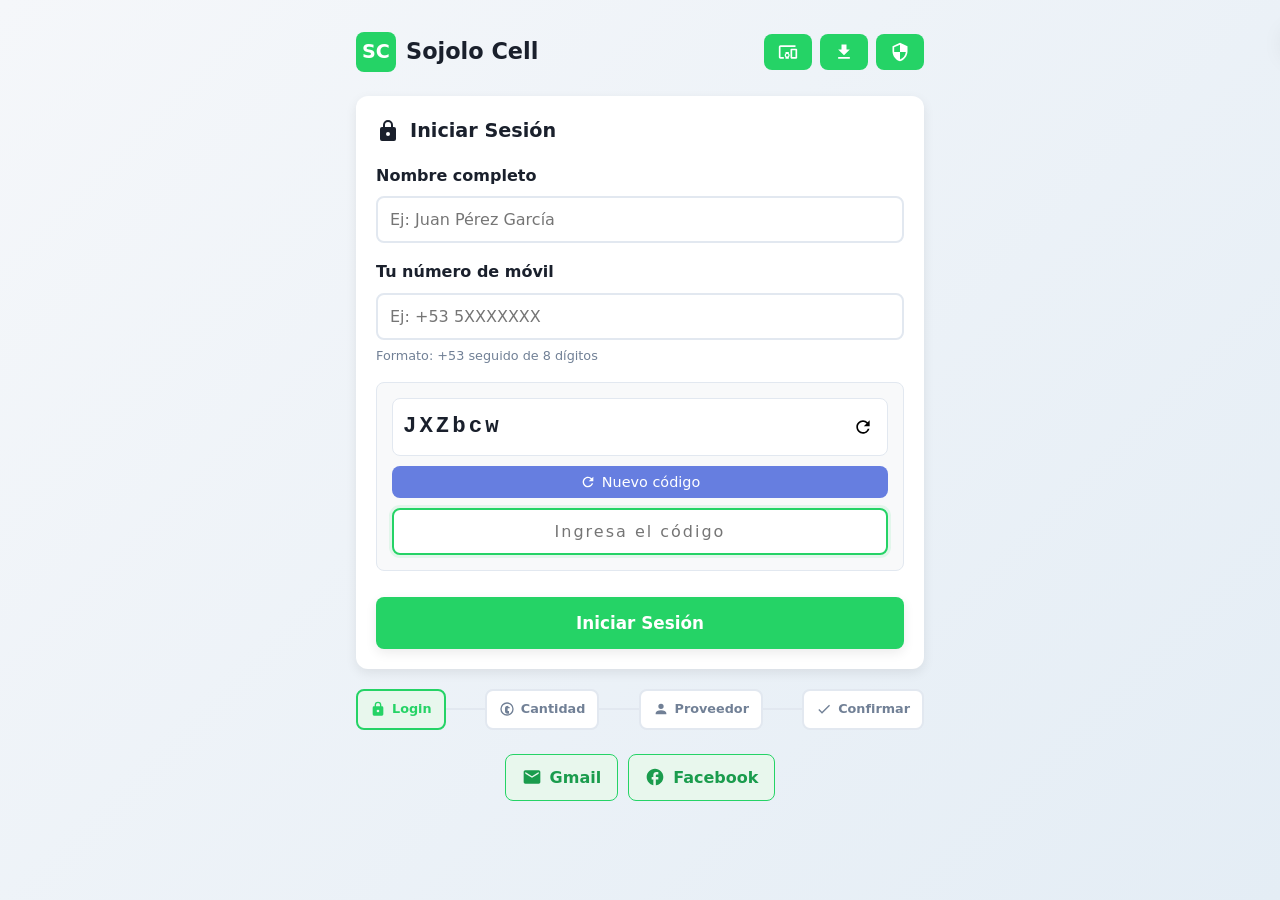
==== commit bc2b89cd: "Add files via upload Signed-off-by: SOJOLO LITE <sojololite@gmail.com>" ====
--- a/index.html
+++ b/index.html
@@ -7,68 +7,15 @@
   <meta name="keywords" content="saldo móvil, Cuba, transferencia, recarga, ETECSA, recargar celular, saldo Cuba">
   <meta name="msvalidate.01" content="27409BC667954ADA2020F71107F19DB2" />
   <title>Sojolo Cell - Saldo Móvil en Cuba</title>
-  <link rel="icon" href="data:image/svg+xml,<svg xmlns='http://www.w3.org/2000/svg' viewBox='0 0 100 100'><rect width='100' height='100' fill='%2325D366'/><text x='50%' y='50%' font-size='60' text-anchor='middle' alignment-baseline='middle' fill='white' font-family='Arial, sans-serif'>SC</text></svg>">
+  <link rel="icon" href="data:image/svg+xml,<svg xmlns='http://www.w3.org/2000/svg' viewBox='0 0 100 100'><rect width='100' height='100' fill='%2325D366' rx='12'/><text x='50' y='60' font-size='42' text-anchor='middle' fill='white' font-family='Arial' font-weight='bold'>SC</text></svg>">
+  <link rel="stylesheet" href="styles.css">
   <style>
-    :root {
-      --primary: #25D366;
-      --primary-dark: #1a9c4d;
-      --primary-light: #e8f7ed;
-      --secondary: #667ee0;
-      --secondary-dark: #5a6fd0;
-      --light: #f8fafc;
-      --white: #ffffff;
-      --text: #2d3748;
-      --text-dark: #1a202c;
-      --muted: #718096;
-      --border: #e2e8f0;
-      --success: #38a169;
-      --success-bg: #f0fff4;
-      --warning: #d69e2e;
-      --warning-bg: #fffaf0;
-      --error: #e53e3e;
-      --error-bg: #fff5f5;
-      --overlay: rgba(0, 0, 0, 0.7);
-      --radius: 12px;
-      --radius-sm: 8px;
-      --shadow: 0 4px 12px rgba(0, 0, 0, 0.08);
-      --shadow-lg: 0 10px 25px rgba(0, 0, 0, 0.1);
-    }
-
-    * {
-      box-sizing: border-box;
-      margin: 0;
-      padding: 0;
-    }
-
-    body {
-      font-family: system-ui, -apple-system, BlinkMacSystemFont, 'Segoe UI', Roboto, Oxygen, Ubuntu, Cantarell, sans-serif;
-      background: linear-gradient(135deg, #f5f7fa 0%, #e4edf5 100%);
-      color: var(--text);
-      line-height: 1.5;
-      padding: 16px;
-      max-width: 600px;
-      margin: 0 auto;
-      min-height: 100vh;
-    }
-
-    header {
-      display: flex;
-      justify-content: space-between;
-      align-items: center;
-      margin: 16px 0 24px;
-    }
-
-    .logo {
-      display: flex;
-      align-items: center;
-      gap: 10px;
-    }
-
+    /* Estilos críticos para mejor rendimiento */
     .logo-icon {
+      background: #25D366;
+      border-radius: 8px;
       width: 40px;
       height: 40px;
-      background: var(--primary);
-      border-radius: var(--radius-sm);
       display: flex;
       align-items: center;
       justify-content: center;
@@ -76,619 +23,43 @@
       font-weight: bold;
       font-size: 1.2rem;
     }
-
-    .logo-text {
-      font-size: 1.4rem;
-      font-weight: 700;
-      color: var(--text-dark);
-    }
-
-    .header-btns {
-      display: flex;
-      gap: 8px;
-    }
-
-    .btn-sm, .btn {
-      background: var(--primary);
-      color: white;
-      border: none;
-      border-radius: var(--radius-sm);
-      font-weight: 600;
-      cursor: pointer;
-      transition: all 0.2s ease;
-    }
-
-    .btn-sm:hover, .btn:hover {
-      background: var(--primary-dark);
-      transform: translateY(-1px);
-    }
-
-    .btn-sm {
-      padding: 8px 14px;
-      font-size: 0.85rem;
-    }
-
-    .btn {
-      width: 100%;
-      padding: 16px;
-      font-size: 1.05rem;
-      margin-top: 10px;
-      box-shadow: var(--shadow);
-    }
-
-    .btn:disabled {
-      opacity: 0.6;
-      cursor: not-allowed;
-      transform: none;
-    }
-
-    .btn-secondary {
-      background: var(--secondary);
-    }
-
-    .btn-secondary:hover {
-      background: var(--secondary-dark);
-    }
-
-    .progress-indicator {
-      display: flex;
-      justify-content: space-between;
-      margin-bottom: 24px;
-      position: relative;
-    }
-
-    .progress-indicator::before {
-      content: '';
-      position: absolute;
-      top: 50%;
-      left: 0;
-      right: 0;
-      height: 2px;
-      background: var(--border);
-      transform: translateY(-50%);
-      z-index: 0;
-    }
-
-    .progress-step {
-      background: var(--white);
-      padding: 8px 12px;
-      border-radius: var(--radius-sm);
-      font-size: 0.8rem;
-      font-weight: 600;
-      position: relative;
-      z-index: 1;
-      border: 2px solid var(--border);
-      color: var(--muted);
-      transition: all 0.3s ease;
-    }
-
-    .progress-step.active {
-      border-color: var(--primary);
-      color: var(--primary);
-      background: var(--primary-light);
-    }
-
-    .section {
-      background: var(--white);
-      padding: 20px;
-      border-radius: var(--radius);
-      box-shadow: var(--shadow);
-      margin-bottom: 20px;
-      transition: all 0.3s ease;
-    }
-
-    .section-title {
-      font-size: 1.2rem;
-      margin-bottom: 16px;
-      font-weight: 600;
-      color: var(--text-dark);
-    }
-
-    .login-form {
-      display: flex;
-      flex-direction: column;
-      gap: 16px;
-    }
-
-    .input-group {
-      display: flex;
-      flex-direction: column;
-    }
-
-    .input-label {
-      display: block;
-      margin-bottom: 8px;
-      font-weight: 600;
-      color: var(--text-dark);
-    }
-
-    .login-form input {
-      width: 100%;
-      padding: 12px;
-      border: 2px solid var(--border);
-      border-radius: var(--radius-sm);
-      font-size: 1rem;
-      transition: all 0.2s ease;
-    }
-
-    .login-form input:focus {
-      border-color: var(--primary);
-      outline: none;
-      box-shadow: 0 0 0 3px rgba(37, 211, 102, 0.1);
-    }
-
-    .input-help {
-      font-size: 0.8rem;
-      color: var(--muted);
-      margin-top: 6px;
-    }
-
-    .captcha-container {
-      display: flex;
-      flex-direction: column;
-      gap: 10px;
-      background: #f8f9fa;
-      padding: 15px;
-      border-radius: var(--radius-sm);
-      border: 1px solid var(--border);
-    }
-
-    .captcha-display {
+    
+    .promotion-logo {
+      background: #25D366;
+      border-radius: 8px;
+      width: 50px;
+      height: 50px;
       display: flex;
       align-items: center;
       justify-content: center;
-      gap: 10px;
-      padding: 10px;
-      background: white;
-      border-radius: var(--radius-sm);
-      border: 1px solid var(--border);
-      font-family: 'Courier New', monospace;
-      font-size: 1.4rem;
-      font-weight: bold;
-      letter-spacing: 3px;
-      color: var(--text-dark);
-      user-select: none;
-    }
-
-    .captcha-controls {
-      display: flex;
-      gap: 10px;
-    }
-
-    .captcha-controls button {
-      flex: 1;
-      padding: 8px;
-      background: var(--secondary);
-      color: white;
-      border: none;
-      border-radius: var(--radius-sm);
-      cursor: pointer;
-      font-size: 0.9rem;
-      transition: background 0.2s ease;
-    }
-
-    .captcha-controls button:hover {
-      background: var(--secondary-dark);
-    }
-
-    .captcha-input {
-      width: 100%;
-      padding: 10px;
-      border: 2px solid var(--border);
-      border-radius: var(--radius-sm);
-      font-size: 1rem;
-      text-align: center;
-      letter-spacing: 2px;
-      font-family: 'Courier New', monospace;
-    }
-
-    .captcha-input:focus {
-      border-color: var(--primary);
-      outline: none;
-      box-shadow: 0 0 0 3px rgba(37, 211, 102, 0.1);
-    }
-
-    .options-grid {
-      display: grid;
-      grid-template-columns: 1fr 1fr;
-      gap: 10px;
-    }
-
-    .option {
-      padding: 14px;
-      background: #fafafa;
-      border: 2px solid var(--border);
-      border-radius: var(--radius-sm);
-      cursor: pointer;
-      display: flex;
-      flex-direction: column;
-      justify-content: center;
-      min-height: 70px;
-      transition: all 0.2s ease;
-    }
-
-    .option:hover {
-      border-color: var(--primary);
-      transform: translateY(-2px);
-    }
-
-    .option.selected {
-      background: var(--success-bg);
-      border-color: var(--primary);
-      position: relative;
-    }
-
-    .option.selected::after {
-      content: "✓";
-      position: absolute;
-      top: 8px;
-      right: 8px;
-      color: var(--success);
-      font-weight: bold;
-      font-size: 1rem;
-    }
-
-    .option.disabled {
-      opacity: 0.5;
-      cursor: not-allowed;
-    }
-
-    .option-subtitle {
-      font-size: 0.75rem;
-      color: var(--muted);
-      margin-top: 4px;
-    }
-
-    .custom-input {
-      margin-top: 12px;
-      display: none;
-    }
-
-    .custom-input input {
-      width: 100%;
-      padding: 12px;
-      border: 2px solid var(--border);
-      border-radius: var(--radius-sm);
-      font-size: 1rem;
-      transition: all 0.2s ease;
-    }
-
-    .custom-input input:focus {
-      border-color: var(--primary);
-      outline: none;
-      box-shadow: 0 0 0 3px rgba(37, 211, 102, 0.1);
-    }
-
-    .provider-list {
-      display: flex;
-      flex-direction: column;
-      gap: 10px;
-      max-height: 300px;
-      overflow-y: auto;
-    }
-
-    .provider-item {
-      display: flex;
-      justify-content: space-between;
-      align-items: center;
-      padding: 14px;
-      border-radius: var(--radius-sm);
-      transition: all 0.2s ease;
-    }
-
-    .provider-item:hover {
-      background: var(--primary-light);
-    }
-
-    .provider-info {
-      display: flex;
-      flex-direction: column;
-      gap: 4px;
-    }
-
-    .provider-name {
-      font-weight: 600;
-    }
-
-    .status {
-      font-size: 0.75rem;
-      padding: 3px 8px;
-      border-radius: 12px;
-      font-weight: 600;
-      width: fit-content;
-    }
-
-    .available {
-      background: var(--success-bg);
-      color: var(--success);
-    }
-
-    .unavailable {
-      background: var(--error-bg);
-      color: var(--error);
-    }
-
-    .info,
-    .modal-info {
-      font-size: 0.85rem;
-      color: var(--muted);
-      line-height: 1.5;
-      margin-bottom: 12px;
-    }
-
-    .notification {
-      position: fixed;
-      top: 20px;
-      right: 20px;
-      padding: 14px 20px;
-      border-radius: var(--radius);
-      color: white;
-      font-weight: 600;
-      z-index: 1001;
-      box-shadow: var(--shadow-lg);
-      transform: translateX(150%);
-      max-width: 300px;
-      transition: transform 0.3s ease;
-      display: flex;
-      align-items: center;
-      gap: 10px;
-    }
-
-    .notification.show {
-      transform: translateX(0);
-    }
-
-    .notification.success {
-      background: var(--success);
-    }
-
-    .notification.error {
-      background: var(--error);
-    }
-
-    .notification.warning {
-      background: var(--warning);
-    }
-
-    .notification.info {
-      background: var(--secondary);
-    }
-
-    .notification-icon {
-      font-size: 1.2rem;
-    }
-
-    .promotion-banner {
-      background: linear-gradient(135deg, var(--secondary) 0%, var(--secondary-dark) 100%);
-      color: white;
-      padding: 16px;
-      border-radius: var(--radius);
-      margin-top: 20px;
-      display: none;
-      justify-content: space-between;
-      align-items: center;
-      position: relative;
-      box-shadow: var(--shadow);
-    }
-
-    .promotion-banner.show {
-      display: flex;
-    }
-
-    .promotion-logo {
-      display: flex;
-      align-items: center;
-      justify-content: center;
-      width: 50px;
-      height: 50px;
-      background: var(--primary);
-      border-radius: var(--radius-sm);
       color: white;
       font-weight: bold;
       font-size: 1.2rem;
       margin-right: 12px;
     }
-
-    .promotion-content h3 {
-      margin-bottom: 6px;
-      font-size: 1.1rem;
-    }
-
-    .promotion-content p {
-      font-size: 0.9rem;
-      opacity: 0.9;
-      margin-bottom: 10px;
-    }
-
-    .promotion-btn {
-      background: white;
-      color: var(--secondary);
-      padding: 8px 16px;
-      border-radius: var(--radius-sm);
-      font-weight: 600;
-      text-decoration: none;
-      display: inline-block;
-      transition: all 0.2s ease;
-    }
-
-    .promotion-btn:hover {
-      transform: translateY(-1px);
-      box-shadow: var(--shadow);
-    }
-
-    .promotion-close {
-      background: transparent;
-      border: none;
-      color: white;
-      font-size: 1.2rem;
-      cursor: pointer;
-      padding: 4px;
-      align-self: flex-start;
-    }
-
-    .modal-overlay {
-      position: fixed;
-      top: 0;
-      left: 0;
-      width: 100%;
-      height: 100%;
-      background: var(--overlay);
-      display: flex;
-      align-items: center;
-      justify-content: center;
-      z-index: 1000;
-      opacity: 0;
-      visibility: hidden;
-      padding: 16px;
-      transition: all 0.3s ease;
-    }
-
-    .modal-overlay.active {
-      opacity: 1;
-      visibility: visible;
-    }
-
-    .modal {
-      background: white;
-      border-radius: var(--radius);
-      width: 100%;
-      max-width: 400px;
-      padding: 24px;
-      box-shadow: var(--shadow-lg);
-      transform: translateY(20px);
-      transition: transform 0.3s ease;
-    }
-
-    .modal-overlay.active .modal {
-      transform: translateY(0);
-    }
-
-    .modal-header {
-      display: flex;
-      justify-content: space-between;
-      align-items: center;
-      margin-bottom: 16px;
-    }
-
-    .close-modal {
-      background: none;
-      border: none;
-      font-size: 1.5rem;
-      cursor: pointer;
-      color: var(--muted);
-      padding: 4px;
-      transition: color 0.2s ease;
-    }
-
-    .close-modal:hover {
-      color: var(--text);
-    }
-
-    .price-list {
-      list-style: none;
-    }
-
-    .price-item {
-      display: flex;
-      justify-content: space-between;
-      padding: 10px 0;
-      border-bottom: 1px solid var(--border);
-    }
-
-    .price-item:last-child {
-      border-bottom: none;
-    }
-
-    .price-value {
-      color: var(--primary);
-      font-weight: 600;
-    }
-
-    .contact-buttons {
-      display: flex;
-      gap: 10px;
-      margin-top: 20px;
-      justify-content: center;
-    }
-
-    .contact-btn {
-      display: flex;
-      align-items: center;
-      gap: 8px;
-      padding: 10px 16px;
-      background: var(--primary-light);
-      color: var(--primary-dark);
-      border: 1px solid var(--primary);
-      border-radius: var(--radius-sm);
-      text-decoration: none;
-      font-weight: 600;
-      transition: all 0.2s ease;
-    }
-
-    .contact-btn:hover {
-      background: var(--primary);
-      color: white;
-      transform: translateY(-1px);
-    }
-
-    .client-info {
-      background: var(--primary-light);
-      padding: 12px 16px;
-      border-radius: var(--radius-sm);
-      margin-bottom: 16px;
-      border-left: 4px solid var(--primary);
-    }
-
-    .client-info p {
-      margin: 4px 0;
-      font-size: 0.9rem;
-    }
-
-    .client-info strong {
-      color: var(--primary-dark);
-    }
-
-    @media (max-width: 480px) {
-      body {
-        padding: 12px;
-      }
-      .section {
-        padding: 16px;
-      }
-      .logo-text {
-        font-size: 1.2rem;
-      }
-      .btn-sm {
-        padding: 6px 12px;
-        font-size: 0.8rem;
-      }
-      .options-grid {
-        grid-template-columns: 1fr;
-      }
-      .progress-step {
-        font-size: 0.7rem;
-        padding: 6px 8px;
-      }
-      .promotion-banner {
-        flex-direction: column;
-        align-items: flex-start;
-        gap: 10px;
-      }
-      .promotion-close {
-        position: absolute;
-        top: 10px;
-        right: 10px;
-      }
-      .contact-buttons {
-        flex-direction: column;
-      }
-      .captcha-controls {
-        flex-direction: column;
-      }
-    }
   </style>
 </head>
 <body>
+  <!-- Sistema de Iconos SVG Unificado -->
+  <svg xmlns="http://www.w3.org/2000/svg" style="display: none;">
+    <defs>
+      <symbol id="icon-whatsapp" viewBox="0 0 24 24"><path fill="currentColor" d="M17.472 14.382c-.297-.149-1.758-.867-2.03-.967-.273-.099-.471-.148-.67.15-.197.297-.767.966-.94 1.164-.173.199-.347.223-.644.075-.297-.15-1.255-.463-2.39-1.475-.883-.788-1.48-1.761-1.653-2.059-.173-.297-.018-.458.13-.606.134-.133.298-.347.446-.52.149-.174.198-.298.298-.497.099-.198.05-.371-.025-.52-.075-.149-.669-1.612-.916-2.207-.242-.579-.487-.5-.669-.51-.173-.008-.371-.01-.57-.01-.198 0-.52.074-.792.372-.272.297-1.04 1.016-1.04 2.479 0 1.462 1.065 2.875 1.213 3.074.149.198 2.096 3.2 5.077 4.487.709.306 1.262.489 1.694.625.712.227 1.36.195 1.871.118.571-.085 1.758-.719 2.006-1.413.248-.694.248-1.289.173-1.413-.074-.124-.272-.198-.57-.347m-5.421 7.403h-.004a9.87 9.87 0 01-5.031-1.378l-.361-.214-3.741.982.998-3.648-.235-.374a9.86 9.86 0 01-1.51-5.26c.001-5.45 4.436-9.884 9.888-9.884 2.64 0 5.122 1.03 6.988 2.898a9.825 9.825 0 012.893 6.994c-.003 5.45-4.437 9.884-9.885 9.884m8.413-18.297A11.815 11.815 0 0012.05 0C5.495 0 .16 5.335.157 11.892c0 2.096.547 4.142 1.588 5.945L.057 24l6.305-1.654a11.882 11.882 0 005.683 1.448h.005c6.554 0 11.89-5.335 11.893-11.893-.001-3.189-1.248-6.189-3.515-8.452"/></symbol>
+      <symbol id="icon-login" viewBox="0 0 24 24"><path fill="currentColor" d="M12 17a2 2 0 0 0 2-2a2 2 0 0 0-2-2a2 2 0 0 0-2 2a2 2 0 0 0 2 2m6-9a2 2 0 0 1 2 2v10a2 2 0 0 1-2 2H6a2 2 0 0 1-2-2V10a2 2 0 0 1 2-2h1V6a5 5 0 0 1 5-5a5 5 0 0 1 5 5v2h1m-6-5a3 3 0 0 0-3 3v2h6V6a3 3 0 0 0-3-3z"/></symbol>
+      <symbol id="icon-currency" viewBox="0 0 24 24"><path fill="currentColor" d="M12 2a10 10 0 1 0 10 10A10 10 0 0 0 12 2m0 18a8 8 0 1 1 8-8a8 8 0 0 1-8 8m1-13.5V9h3v2h-3v4h2v2h-2a2 2 0 0 1-2-2v-4a2 2 0 0 1 2-2h1V7h-1a4 4 0 0 0-4 4v4a4 4 0 0 0 4 4h2v-2h-2a2 2 0 0 1-2-2v-4a2 2 0 0 1 2-2h1z"/></symbol>
+      <symbol id="icon-provider" viewBox="0 0 24 24"><path fill="currentColor" d="M12 4a4 4 0 0 1 4 4a4 4 0 0 1-4 4a4 4 0 0 1-4-4a4 4 0 0 1 4-4m0 10c4.42 0 8 1.79 8 4v2H4v-2c0-2.21 3.58-4 8-4z"/></symbol>
+      <symbol id="icon-confirm" viewBox="0 0 24 24"><path fill="currentColor" d="M21 7L9 19l-5.5-5.5l1.41-1.41L9 16.17L19.59 5.59L21 7z"/></symbol>
+      <symbol id="icon-prices" viewBox="0 0 24 24"><path fill="currentColor" d="M3 6h18V4H3c-1.1 0-2 .9-2 2v12c0 1.1.9 2 2 2h4v-2H3V6zm10 6H9v1.78c-.61.55-1 1.33-1 2.22c0 .89.39 1.67 1 2.22V20h4v-1.78c.61-.55 1-1.34 1-2.22s-.39-1.67-1-2.22V12zm-2 5.5c-.83 0-1.5-.67-1.5-1.5s.67-1.5 1.5-1.5s1.5.67 1.5 1.5s-.67 1.5-1.5 1.5zM22 8h-6c-.5 0-1 .5-1 1v10c0 .5.5 1 1 1h6c.5 0 1-.5 1-1V9c0-.5-.5-1-1-1zm-1 10h-4v-8h4v8z"/></symbol>
+      <symbol id="icon-privacy" viewBox="0 0 24 24"><path fill="currentColor" d="M12 1L3 5v6c0 5.55 3.84 10.74 9 12c5.16-1.26 9-6.45 9-12V5l-9-4zm0 10.99h7c-.53 4.12-3.28 7.79-7 8.94V12H5V6.3l7-3.11v8.8z"/></symbol>
+      <symbol id="icon-download" viewBox="0 0 24 24"><path fill="currentColor" d="M5 20h14v-2H5v2zM19 9h-4V3H9v6H5l7 7l7-7z"/></symbol>
+      <symbol id="icon-close" viewBox="0 0 24 24"><path fill="currentColor" d="M19 6.41L17.59 5L12 10.59L6.41 5L5 6.41L10.59 12L5 17.59L6.41 19L12 13.41L17.59 19L19 17.59L13.41 12L19 6.41z"/></symbol>
+      <symbol id="icon-refresh" viewBox="0 0 24 24"><path fill="currentColor" d="M17.65 6.35A7.958 7.958 0 0 0 12 4c-4.42 0-7.99 3.58-7.99 8s3.57 8 7.99 8c3.73 0 6.84-2.55 7.73-6h-2.08A5.99 5.99 0 0 1 12 18c-3.31 0-6-2.69-6-6s2.69-6 6-6c1.66 0 3.14.69 4.22 1.78L13 11h7V4l-2.35 2.35z"/></symbol>
+      <symbol id="icon-info" viewBox="0 0 24 24"><path fill="currentColor" d="M12 2C6.48 2 2 6.48 2 12s4.48 10 10 10s10-4.48 10-10S17.52 2 12 2zm1 15h-2v-6h2v6zm0-8h-2V7h2v2z"/></symbol>
+      <symbol id="icon-email" viewBox="0 0 24 24"><path fill="currentColor" d="M20 4H4c-1.1 0-1.99.9-1.99 2L2 18c0 1.1.9 2 2 2h16c1.1 0 2-.9 2-2V6c0-1.1-.9-2-2-2zm0 4l-8 5-8-5V6l8 5 8-5v2z"/></symbol>
+      <symbol id="icon-facebook" viewBox="0 0 24 24"><path fill="currentColor" d="M22 12c0-5.52-4.48-10-10-10S2 6.48 2 12c0 4.84 3.44 8.87 8 9.8V15H8v-3h2V9.5C10 7.57 11.57 6 13.5 6H16v3h-2c-.55 0-1 .45-1 1v2h3v3h-3v6.95c5.05-.5 9-4.76 9-9.95z"/></symbol>
+      <symbol id="icon-business" viewBox="0 0 24 24"><path fill="currentColor" d="M12 7V3H2v18h20V7H12zM6 19H4v-2h2v2zm0-4H4v-2h2v2zm0-4H4V9h2v2zm0-4H4V5h2v2zm4 12H8v-2h2v2zm0-4H8v-2h2v2zm0-4H8V9h2v2zm0-4H8V5h2v2zm10 12h-8v-2h2v-2h-2v-2h2v-2h-2V9h8v10zm-2-8h-2v2h2v-2zm0 4h-2v2h2v-2z"/></symbol>
+    </defs>
+  </svg>
+
   <div id="notification" class="notification" aria-live="polite">
     <span class="notification-icon"></span>
     <span class="notification-text"></span>
@@ -700,46 +71,72 @@
       <div class="logo-text">Sojolo Cell</div>
     </div>
     <div class="header-btns">
-      <button class="btn-sm" id="openPricesBtn">📊</button>
-      <button class="btn-sm" id="downloadAppBtn">📥</button>
-      <button class="btn-sm" id="openPrivacyBtn">🔒</button>
+      <button class="btn-sm" id="openPricesBtn" aria-label="Ver precios">
+        <svg width="20" height="20"><use href="#icon-prices"></use></svg>
+      </button>
+      <button class="btn-sm" id="downloadAppBtn" aria-label="Descargar aplicación">
+        <svg width="20" height="20"><use href="#icon-download"></use></svg>
+      </button>
+      <button class="btn-sm" id="openPrivacyBtn" aria-label="Política de privacidad">
+        <svg width="20" height="20"><use href="#icon-privacy"></use></svg>
+      </button>
     </div>
   </header>
 
   <main>
     <section class="section" id="loginSection">
-      <h2 class="section-title">🔐 Iniciar Sesión</h2>
-      <div class="login-form">
+      <h2 class="section-title">
+        <svg width="24" height="24"><use href="#icon-login"></use></svg>
+        Iniciar Sesión
+      </h2>
+      <form class="login-form" id="loginForm">
         <div class="input-group">
           <label for="clientName" class="input-label">Nombre completo</label>
-          <input type="text" id="clientName" placeholder="Ej: Juan Pérez García" autocomplete="name" />
+          <input type="text" id="clientName" name="clientName" placeholder="Ej: Juan Pérez García" autocomplete="name" required />
         </div>
         <div class="input-group">
           <label for="clientPhone" class="input-label">Tu número de móvil</label>
-          <input type="tel" id="clientPhone" placeholder="Ej: +53 5XXXXXXX" autocomplete="tel" inputmode="tel" />
+          <input type="tel" id="clientPhone" name="clientPhone" placeholder="Ej: +53 5XXXXXXX" autocomplete="tel" inputmode="tel" required />
           <p id="phoneHelp" class="input-help">Formato: +53 seguido de 8 dígitos</p>
         </div>
         
         <div class="captcha-container">
           <div class="captcha-display" id="captchaDisplay">
-            <span id="captchaText"></span>
-            <button type="button" id="refreshCaptcha" style="background: none; border: none; cursor: pointer; font-size: 1.2rem;">🔄</button>
+            <span id="captchaText" aria-live="polite"></span>
+            <button type="button" id="refreshCaptcha" aria-label="Actualizar código de verificación">
+              <svg width="20" height="20"><use href="#icon-refresh"></use></svg>
+            </button>
           </div>
           <div class="captcha-controls">
-            <button type="button" id="newCaptcha">🔄 Nuevo</button>
-          </div>
-          <input type="text" id="captchaInput" class="captcha-input" placeholder="Ingresa el código" maxlength="6" />
-        </div>
-        
-        <button class="btn" id="loginBtn">Iniciar Sesión</button>
-      </div>
+            <button type="button" id="newCaptcha">
+              <svg width="16" height="16"><use href="#icon-refresh"></use></svg>
+              Nuevo código
+            </button>
+          </div>
+          <input type="text" id="captchaInput" class="captcha-input" placeholder="Ingresa el código" maxlength="6" required />
+        </div>
+        
+        <button type="submit" class="btn" id="loginBtn">Iniciar Sesión</button>
+      </form>
     </section>
 
-    <div class="progress-indicator" id="progressIndicator">
-      <div class="progress-step active" data-step="1">Login</div>
-      <div class="progress-step" data-step="2">Cantidad</div>
-      <div class="progress-step" data-step="3">Proveedor</div>
-      <div class="progress-step" data-step="4">Confirmar</div>
+    <div class="progress-indicator" id="progressIndicator" aria-label="Progreso del proceso">
+      <div class="progress-step active" data-step="1" aria-current="step">
+        <svg width="16" height="16"><use href="#icon-login"></use></svg>
+        Login
+      </div>
+      <div class="progress-step" data-step="2">
+        <svg width="16" height="16"><use href="#icon-currency"></use></svg>
+        Cantidad
+      </div>
+      <div class="progress-step" data-step="3">
+        <svg width="16" height="16"><use href="#icon-provider"></use></svg>
+        Proveedor
+      </div>
+      <div class="progress-step" data-step="4">
+        <svg width="16" height="16"><use href="#icon-confirm"></use></svg>
+        Confirmar
+      </div>
     </div>
 
     <div class="client-info" id="clientInfo" style="display: none;">
@@ -748,55 +145,83 @@
     </div>
 
     <section class="section" id="amountSection" style="display: none;">
-      <h2 class="section-title">🪙 Seleccione la cantidad</h2>
-      <div class="options-grid">
+      <h2 class="section-title">
+        <svg width="24" height="24"><use href="#icon-currency"></use></svg>
+        Seleccione la cantidad
+      </h2>
+      <div class="options-grid" id="amountOptions">
         <div class="option" data-amount="120" role="button" tabindex="0">
-          <span>120 CUP</span>
-          <span class="option-subtitle">≈ 675 CUP</span>
+          <div class="option-header">
+            <span>120 CUP</span>
+          </div>
+          <span class="option-subtitle">≈ 500 CUP</span>
         </div>
         <div class="option" data-amount="240" role="button" tabindex="0">
-          <span>240 CUP</span>
-          <span class="option-subtitle">≈ 1350 CUP</span>
+          <div class="option-header">
+            <span>240 CUP</span>
+          </div>
+          <span class="option-subtitle">≈ 1000 CUP</span>
         </div>
         <div class="option" data-amount="360" role="button" tabindex="0">
-          <span>360 CUP</span>
-          <span class="option-subtitle">≈ 2025 CUP</span>
+          <div class="option-header">
+            <span>360 CUP</span>
+          </div>
+          <span class="option-subtitle">≈ 1500 CUP</span>
+        </div>
+        <div class="option" data-amount="500" role="button" tabindex="0">
+          <div class="option-header">
+            <span>500 CUP</span>
+          </div>
+          <span class="option-subtitle">≈ 2000 CUP</span>
+        </div>
+        <div class="option" data-amount="1000" role="button" tabindex="0">
+          <div class="option-header">
+            <span>1000 CUP</span>
+            <span class="best-deal-badge">💎 MEJOR</span>
+          </div>
+          <span class="option-subtitle">≈ 3800 CUP</span>
         </div>
         <div class="option" id="customOption" role="button" tabindex="0">
           <span>Otra cantidad</span>
         </div>
       </div>
-      <div class="custom-input" id="customInputDiv">
+      <div class="custom-input" id="customInputDiv" style="display: none;">
         <input type="number" id="customAmountInput" placeholder="Ej: 100" min="1" inputmode="numeric" />
-        <div id="customAmountResult" style="margin-top: 8px; font-size: 0.9rem; color: var(--primary); font-weight: 600; display: none;">
+        <div id="customAmountResult" class="custom-amount-result">
           Precio aproximado: <span id="customAmountPrice">0</span> CUP
         </div>
       </div>
     </section>
 
     <section class="section" id="providerSection" style="display: none;">
-      <h2 class="section-title">👤 Seleccione el proveedor</h2>
-      <p class="info">ℹ️ El proveedor puede cambiar sin previo aviso.</p>
-      <div class="provider-list">
-        <div class="option provider-item" data-provider="+53 5 6584673" data-available="true" role="button" tabindex="0">
+      <h2 class="section-title">
+        <svg width="24" height="24"><use href="#icon-provider"></use></svg>
+        Seleccione el proveedor
+      </h2>
+      <p class="info">
+        <svg width="16" height="16"><use href="#icon-info"></use></svg>
+        ℹ️ El proveedor puede cambiar sin previo aviso.
+      </p>
+      <div class="provider-list" id="providerList">
+        <div class="option provider-item" data-provider="+5356584673" data-available="true" role="button" tabindex="0" aria-label="Proveedor 1 - Disponible">
           <div class="provider-info">
             <span class="provider-name">Proveedor 1</span>
             <span class="status available">Disponible</span>
           </div>
         </div>
-        <div class="option provider-item" data-provider="+53 5 0728907" data-available="true" role="button" tabindex="0">
+        <div class="option provider-item" data-provider="+5350728907" data-available="true" role="button" tabindex="0" aria-label="Proveedor 2 - Disponible">
           <div class="provider-info">
             <span class="provider-name">Proveedor 2</span>
             <span class="status available">Disponible</span>
           </div>
         </div>
-        <div class="option provider-item" data-provider="+53 5 5384257" data-available="true" role="button" tabindex="0">
+        <div class="option provider-item" data-provider="+5355384257" data-available="true" role="button" tabindex="0" aria-label="Proveedor 3 - Disponible">
           <div class="provider-info">
             <span class="provider-name">Proveedor 3</span>
             <span class="status available">Disponible</span>
           </div>
         </div>
-        <div class="option provider-item" data-provider="+53 63175552" data-available="true" role="button" tabindex="0">
+        <div class="option provider-item" data-provider="+5363175552" data-available="true" role="button" tabindex="0" aria-label="Proveedor 4 - Disponible">
           <div class="provider-info">
             <span class="provider-name">Proveedor 4</span>
             <span class="status available">Disponible</span>
@@ -805,50 +230,146 @@
       </div>
     </section>
 
-    <button class="btn" id="whatsappBtn" style="display: none;">💬 Solicitar Transferencia</button>
+    <button class="btn" id="whatsappBtn" style="display: none;">
+      <svg width="20" height="20"><use href="#icon-whatsapp"></use></svg>
+      Solicitar Transferencia
+    </button>
 
     <div class="promotion-banner" id="promotionBanner">
       <div class="promotion-logo">SC</div>
       <div class="promotion-content">
         <h3>¿Necesitas más servicios?</h3>
         <p>Visita nuestra plataforma de negocios para más opciones</p>
-        <a href="https://sojololite.github.io/business/" class="promotion-btn" target="_blank" rel="noopener">Ver servicios</a>
-      </div>
-      <button class="promotion-close" id="closePromotion">&times;</button>
+        <a href="https://sojololite.github.io/business/" class="promotion-btn" target="_blank" rel="noopener noreferrer">
+          <svg width="16" height="16"><use href="#icon-business"></use></svg>
+          Ver servicios
+        </a>
+      </div>
+      <button class="promotion-close" id="closePromotion" aria-label="Cerrar promoción">
+        <svg width="16" height="16"><use href="#icon-close"></use></svg>
+      </button>
     </div>
 
     <div class="contact-buttons">
       <a href="mailto:sojololite@gmail.com?subject=Consulta%20Sojolo%20Cell" class="contact-btn">
-        <span>✉️</span> Gmail
+        <svg width="20" height="20"><use href="#icon-email"></use></svg>
+        Gmail
       </a>
-      <a href="https://www.facebook.com/profile.php?id=61583488733031" target="_blank" rel="noopener" class="contact-btn">
-        <span>📘</span> Facebook
+      <a href="https://www.facebook.com/profile.php?id=61583488733031" target="_blank" rel="noopener noreferrer" class="contact-btn">
+        <svg width="20" height="20"><use href="#icon-facebook"></use></svg>
+        Facebook
       </a>
     </div>
   </main>
 
-  <div class="modal-overlay" id="pricesModal" role="dialog" aria-modal="true">
+  <div class="modal-overlay" id="pricesModal" role="dialog" aria-modal="true" aria-labelledby="pricesModalTitle">
     <div class="modal">
       <div class="modal-header">
-        <h3>📊 Mercado Informal</h3>
-        <button class="close-modal" id="closePricesModal">&times;</button>
-      </div>
-      <ul class="price-list">
-        <li class="price-item">120 CUP <span class="price-value">= 675 CUP</span></li>
-        <li class="price-item">240 CUP <span class="price-value">= 1350 CUP</span></li>
-        <li class="price-item">360 CUP <span class="price-value">= 2025 CUP</span></li>
+        <h3 id="pricesModalTitle">
+          <svg width="24" height="24"><use href="#icon-prices"></use></svg>
+          Mercado Informal
+        </h3>
+        <button class="close-modal" id="closePricesModal" aria-label="Cerrar modal">
+          <svg width="20" height="20"><use href="#icon-close"></use></svg>
+        </button>
+      </div>
+      <ul class="price-list" id="priceList">
+        <li class="price-item">
+          <div class="price-header">
+            <span>120 CUP</span>
+          </div>
+          <div class="price-details">
+            <span class="price-value">= 500 CUP</span>
+            <span class="price-trend">➡️</span>
+          </div>
+          <div class="price-confidence">
+            <div class="confidence-bar">
+              <div class="confidence-fill" style="width: 90%"></div>
+            </div>
+            <span class="confidence-text">90% confianza</span>
+          </div>
+        </li>
+        <li class="price-item">
+          <div class="price-header">
+            <span>240 CUP</span>
+          </div>
+          <div class="price-details">
+            <span class="price-value">= 1000 CUP</span>
+            <span class="price-trend">➡️</span>
+          </div>
+          <div class="price-confidence">
+            <div class="confidence-bar">
+              <div class="confidence-fill" style="width: 92%"></div>
+            </div>
+            <span class="confidence-text">92% confianza</span>
+          </div>
+        </li>
+        <li class="price-item">
+          <div class="price-header">
+            <span>360 CUP</span>
+          </div>
+          <div class="price-details">
+            <span class="price-value">= 1500 CUP</span>
+            <span class="price-trend">➡️</span>
+          </div>
+          <div class="price-confidence">
+            <div class="confidence-bar">
+              <div class="confidence-fill" style="width: 88%"></div>
+            </div>
+            <span class="confidence-text">88% confianza</span>
+          </div>
+        </li>
+        <li class="price-item">
+          <div class="price-header">
+            <span>500 CUP</span>
+          </div>
+          <div class="price-details">
+            <span class="price-value">= 2000 CUP</span>
+            <span class="price-trend">➡️</span>
+          </div>
+          <div class="price-confidence">
+            <div class="confidence-bar">
+              <div class="confidence-fill" style="width: 85%"></div>
+            </div>
+            <span class="confidence-text">85% confianza</span>
+          </div>
+        </li>
+        <li class="price-item">
+          <div class="price-header">
+            <span>1000 CUP</span>
+            <span class="best-deal-badge">💎 MEJOR</span>
+          </div>
+          <div class="price-details">
+            <span class="price-value">= 3800 CUP</span>
+            <span class="price-trend">➡️</span>
+          </div>
+          <div class="price-confidence">
+            <div class="confidence-bar">
+              <div class="confidence-fill" style="width: 95%"></div>
+            </div>
+            <span class="confidence-text">95% confianza</span>
+          </div>
+        </li>
       </ul>
-      <p class="modal-info">ℹ️ Precios orientativos del mercado informal. Pueden variar.</p>
+      <p class="modal-info">
+        <svg width="16" height="16"><use href="#icon-info"></use></svg>
+        ℹ️ Precios orientativos del mercado informal. Pueden variar.
+      </p>
     </div>
   </div>
 
-  <div class="modal-overlay" id="privacyModal" role="dialog" aria-modal="true">
+  <div class="modal-overlay" id="privacyModal" role="dialog" aria-modal="true" aria-labelledby="privacyModalTitle">
     <div class="modal">
       <div class="modal-header">
-        <h3>🔒 Política de Privacidad</h3>
-        <button class="close-modal" id="closePrivacyModal">&times;</button>
-      </div>
-      <div class="modal-info">
+        <h3 id="privacyModalTitle">
+          <svg width="24" height="24"><use href="#icon-privacy"></use></svg>
+          Política de Privacidad
+        </h3>
+        <button class="close-modal" id="closePrivacyModal" aria-label="Cerrar modal">
+          <svg width="20" height="20"><use href="#icon-close"></use></svg>
+        </button>
+      </div>
+      <div class="modal-info" id="privacyContent">
         <p>Sojolo Cell es una plataforma de contacto entre usuarios y proveedores de saldo móvil.</p>
         <p><strong>No almacenamos</strong> información personal de nadie.</p>
         <p><strong>No participamos</strong> en las transacciones ni nos hacemos responsables de los acuerdos entre usuarios y proveedores.</p>
@@ -858,571 +379,571 @@
   </div>
 
   <script>
-    (function () {
-      'use strict';
-
-      const state = {
-        clientName: '',
-        clientPhone: '',
-        amount: null,
-        provider: null,
-        step: 1,
-        captchaCode: '',
-        promotionShown: localStorage.getItem('promotionShown') !== 'true',
-        notifications: [
-          { message: "¡Bienvenido a Sojolo Cell!", type: "info", icon: "👋" },
-          { message: "Recuerda verificar los precios antes de realizar tu pedido", type: "info", icon: "💡" },
-          { message: "Asegúrate de que tu número de teléfono sea correcto", type: "info", icon: "📱" },
-          { message: "Los proveedores pueden cambiar sin previo aviso", type: "info", icon: "⚠️" }
-        ],
-        notificationInterval: null,
-        autoSaveInterval: null
-      };
-
-      const el = {
-        loginSection: document.getElementById('loginSection'),
-        clientName: document.getElementById('clientName'),
-        clientPhone: document.getElementById('clientPhone'),
-        loginBtn: document.getElementById('loginBtn'),
-        clientInfo: document.getElementById('clientInfo'),
-        displayClientName: document.getElementById('displayClientName'),
-        displayClientPhone: document.getElementById('displayClientPhone'),
-        captchaDisplay: document.getElementById('captchaDisplay'),
-        captchaText: document.getElementById('captchaText'),
-        refreshCaptcha: document.getElementById('refreshCaptcha'),
-        newCaptcha: document.getElementById('newCaptcha'),
-        captchaInput: document.getElementById('captchaInput'),
-        amountOpts: document.querySelectorAll('.option[data-amount]'),
-        customOpt: document.getElementById('customOption'),
-        customDiv: document.getElementById('customInputDiv'),
-        customInp: document.getElementById('customAmountInput'),
-        customAmountResult: document.getElementById('customAmountResult'),
-        customAmountPrice: document.getElementById('customAmountPrice'),
-        provSec: document.getElementById('providerSection'),
-        provList: document.querySelector('.provider-list'),
-        btn: document.getElementById('whatsappBtn'),
-        openPrices: document.getElementById('openPricesBtn'),
-        downloadApp: document.getElementById('downloadAppBtn'),
-        openPrivacy: document.getElementById('openPrivacyBtn'),
-        pricesModal: document.getElementById('pricesModal'),
-        privacyModal: document.getElementById('privacyModal'),
-        closePrices: document.getElementById('closePricesModal'),
-        closePrivacy: document.getElementById('closePrivacyModal'),
-        progressSteps: document.querySelectorAll('.progress-step'),
-        notification: document.getElementById('notification'),
-        notificationIcon: document.querySelector('.notification-icon'),
-        notificationText: document.querySelector('.notification-text'),
-        promotionBanner: document.getElementById('promotionBanner'),
-        closePromotion: document.getElementById('closePromotion'),
-        amountSection: document.getElementById('amountSection')
-      };
-
-      const calculatePriceWithMarkup = (basePrice) => {
-        return Math.round(basePrice * 1.35);
-      };
-
-      const basePrices = {
-        '120': 500,
-        '240': 1000,
-        '360': 1500
-      };
-
-      const utils = {
-        sanitizePhone: (str) => str.replace(/[^\d+]/g, ''),
-        
-        validateCubanPhone: (phone) => {
-          const cleanPhone = phone.replace(/\D/g, '');
-          return /^(53)?5\d{7}$/.test(cleanPhone);
+    // Sistema de verificación CAPTCHA
+    class VerificationSystem {
+      constructor() {
+        this.charset = 'ABCDEFGHJKLMNPQRSTUVWXYZabcdefghjkmnpqrstuvwxyz23456789';
+        this.length = 6;
+        this.currentCode = '';
+        this.attempts = 0;
+        this.maxAttempts = 5;
+        this.timeoutDuration = 30000;
+      }
+
+      generate() {
+        let captcha = '';
+        for (let i = 0; i < this.length; i++) {
+          captcha += this.charset.charAt(Math.floor(Math.random() * this.charset.length));
+        }
+        this.currentCode = captcha;
+        this.attempts = 0;
+        return captcha;
+      }
+
+      validate(input) {
+        if (this.attempts >= this.maxAttempts) {
+          throw new Error('Demasiados intentos fallidos. Por favor, espera 30 segundos.');
+        }
+
+        const isValid = input.toUpperCase() === this.currentCode.toUpperCase();
+        
+        if (!isValid) {
+          this.attempts++;
+          const remainingAttempts = this.maxAttempts - this.attempts;
+          
+          if (remainingAttempts > 0) {
+            throw new Error(`Código incorrecto. Te quedan ${remainingAttempts} intentos.`);
+          } else {
+            setTimeout(() => {
+              this.attempts = 0;
+            }, this.timeoutDuration);
+            throw new Error('Demasiados intentos fallidos. Por favor, espera 30 segundos.');
+          }
+        }
+
+        this.attempts = 0;
+        return true;
+      }
+
+      refresh() {
+        return this.generate();
+      }
+    }
+
+    // Configuración global
+    const CONFIG = {
+      PRICING: {
+        basePrices: {
+          '120': 500,
+          '240': 1000,
+          '360': 1500,
+          '500': 2000,
+          '1000': 3800
         },
-        
-        validateName: (name) => {
-          return name.trim().length >= 3 && /^[a-zA-ZáéíóúÁÉÍÓÚñÑ\s]+$/.test(name);
-        },
-        
-        showNotification: (message, type = 'success', icon = '✓', duration = 4000) => {
-          el.notificationIcon.textContent = icon;
-          el.notificationText.textContent = message;
-          el.notification.className = `notification ${type} show`;
-          
-          setTimeout(() => {
-            el.notification.classList.remove('show');
-          }, duration);
-        },
-        
-        updateStep: (step) => {
-          state.step = step;
-          el.progressSteps.forEach((stepEl, index) => {
-            if (index + 1 <= step) {
-              stepEl.classList.add('active');
-            } else {
-              stepEl.classList.remove('active');
-            }
+        markupPercentage: 35
+      },
+      VALIDATION: {
+        cubanPhoneRegex: /^(53)?5\d{7}$/,
+        nameRegex: /^[a-zA-ZáéíóúÁÉÍÓÚñÑ\s]{3,}$/,
+        minNameLength: 3
+      },
+      STORAGE_KEYS: {
+        STATE: 'sojoloCellState',
+        HISTORY: 'sojoloCellHistory',
+        PROMOTION: 'promotionShown'
+      }
+    };
+
+    // Utilidades
+    class Utils {
+      static showNotification(message, type = 'success', icon = '✓', duration = 4000) {
+        const notification = document.getElementById('notification');
+        const notificationIcon = document.querySelector('.notification-icon');
+        const notificationText = document.querySelector('.notification-text');
+
+        if (!notification || !notificationIcon || !notificationText) return;
+
+        notificationIcon.textContent = icon;
+        notificationText.textContent = message;
+        notification.className = `notification ${type} show`;
+
+        setTimeout(() => {
+          notification.classList.remove('show');
+        }, duration);
+      }
+
+      static sanitizePhone(str) {
+        return str.replace(/[^\d+]/g, '');
+      }
+
+      static validateCubanPhone(phone) {
+        const cleanPhone = phone.replace(/\D/g, '');
+        return CONFIG.VALIDATION.cubanPhoneRegex.test(cleanPhone);
+      }
+
+      static validateName(name) {
+        return name.trim().length >= CONFIG.VALIDATION.minNameLength && 
+               CONFIG.VALIDATION.nameRegex.test(name.trim());
+      }
+
+      static calculateCustomPrice(amount) {
+        if (!amount || isNaN(amount) || amount <= 0) return 0;
+
+        let basePrice = 0;
+        if (amount <= 120) {
+          basePrice = CONFIG.PRICING.basePrices['120'];
+        } else if (amount <= 240) {
+          basePrice = CONFIG.PRICING.basePrices['240'];
+        } else if (amount <= 360) {
+          basePrice = CONFIG.PRICING.basePrices['360'];
+        } else if (amount <= 500) {
+          basePrice = CONFIG.PRICING.basePrices['500'];
+        } else if (amount <= 1000) {
+          basePrice = CONFIG.PRICING.basePrices['1000'];
+        } else {
+          basePrice = Math.round((amount / 1000) * CONFIG.PRICING.basePrices['1000']);
+        }
+
+        return Math.round(basePrice * (1 + CONFIG.PRICING.markupPercentage / 100));
+      }
+
+      static generateCaptcha() {
+        const chars = 'ABCDEFGHJKLMNPQRSTUVWXYZabcdefghjkmnpqrstuvwxyz23456789';
+        let captcha = '';
+        for (let i = 0; i < 6; i++) {
+          captcha += chars.charAt(Math.floor(Math.random() * chars.length));
+        }
+        return captcha;
+      }
+    }
+
+    // Gestor de estado
+    class StateManager {
+      static saveState(state) {
+        try {
+          const stateToSave = {
+            clientName: state.clientName,
+            clientPhone: state.clientPhone,
+            amount: state.amount,
+            provider: state.provider,
+            step: state.step,
+            lastSaved: new Date().toISOString()
+          };
+          localStorage.setItem(CONFIG.STORAGE_KEYS.STATE, JSON.stringify(stateToSave));
+          return true;
+        } catch (e) {
+          console.warn('No se pudo guardar el estado:', e);
+          return false;
+        }
+      }
+
+      static loadState() {
+        try {
+          const savedState = localStorage.getItem(CONFIG.STORAGE_KEYS.STATE);
+          return savedState ? JSON.parse(savedState) : null;
+        } catch (e) {
+          console.warn('No se pudo cargar el estado guardado:', e);
+          return null;
+        }
+      }
+
+      static saveToHistory(request) {
+        try {
+          const history = JSON.parse(localStorage.getItem(CONFIG.STORAGE_KEYS.HISTORY) || '[]');
+          history.unshift({
+            ...request,
+            timestamp: new Date().toISOString(),
+            id: Date.now().toString()
           });
-        },
-        
-        generateCaptcha: () => {
-          const chars = 'ABCDEFGHJKLMNPQRSTUVWXYZabcdefghjkmnpqrstuvwxyz23456789';
-          let captcha = '';
-          for (let i = 0; i < 6; i++) {
-            captcha += chars.charAt(Math.floor(Math.random() * chars.length));
+          
+          if (history.length > 10) {
+            history.splice(10);
           }
-          state.captchaCode = captcha;
-          el.captchaText.textContent = captcha;
-          el.captchaInput.value = '';
-          return captcha;
-        },
-        
-        validateCaptcha: () => {
-          return el.captchaInput.value.toUpperCase() === state.captchaCode.toUpperCase();
-        },
-
-        calculateCustomPrice: (amount) => {
-          if (!amount || isNaN(amount) || amount <= 0) return 0;
-          
-          let basePrice = 0;
-          if (amount <= 120) {
-            basePrice = 500;
-          } else if (amount <= 240) {
-            basePrice = 1000;
-          } else if (amount <= 360) {
-            basePrice = 1500;
-          } else {
-            basePrice = Math.round((amount / 360) * 1500);
-          }
-          
-          return calculatePriceWithMarkup(basePrice);
-        },
-        
-        autoSaveState: () => {
-          try {
-            const stateToSave = {
-              clientName: state.clientName,
-              clientPhone: state.clientPhone,
-              amount: state.amount,
-              provider: state.provider,
-              step: state.step,
-              lastSaved: new Date().toISOString()
-            };
-            localStorage.setItem('sojoloCellState', JSON.stringify(stateToSave));
-          } catch (e) {
-            console.warn('No se pudo guardar el estado automáticamente:', e);
-          }
-        },
-        
-        loadSavedState: () => {
-          try {
-            const savedState = localStorage.getItem('sojoloCellState');
-            if (savedState) {
-              const parsed = JSON.parse(savedState);
-              
-              if (parsed.clientName && parsed.clientPhone) {
-                state.clientName = parsed.clientName;
-                state.clientPhone = parsed.clientPhone;
-                el.clientName.value = parsed.clientName;
-                el.clientPhone.value = parsed.clientPhone;
-                
-                el.loginSection.style.display = 'none';
-                el.clientInfo.style.display = 'block';
-                el.amountSection.style.display = 'block';
-                el.btn.style.display = 'block';
-                el.displayClientName.textContent = parsed.clientName;
-                el.displayClientPhone.textContent = parsed.clientPhone;
-                utils.updateStep(2);
-                
-                if (parsed.amount) {
-                  state.amount = parsed.amount;
-                  document.querySelectorAll('.option[data-amount]').forEach(opt => {
-                    if (opt.dataset.amount === parsed.amount.split(' ')[0]) {
-                      opt.classList.add('selected');
-                    }
-                  });
-                }
-                
-                if (parsed.provider) {
-                  state.provider = parsed.provider;
-                  document.querySelectorAll('.provider-item').forEach(provider => {
-                    if (provider.dataset.provider === parsed.provider) {
-                      provider.classList.add('selected');
-                      el.provSec.style.display = 'block';
-                    }
-                  });
-                }
-                
-                utils.showNotification('Datos cargados automáticamente', 'info', '🔄', 3000);
-              }
-            }
-          } catch (e) {
-            console.warn('No se pudo cargar el estado guardado:', e);
-          }
-        },
-        
-        clearSavedState: () => {
-          localStorage.removeItem('sojoloCellState');
-        },
-
-        showPromotion: () => {
-          if (state.promotionShown) {
-            el.promotionBanner.classList.add('show');
-          }
-        },
-
-        hidePromotion: () => {
-          el.promotionBanner.classList.remove('show');
-          localStorage.setItem('promotionShown', 'true');
-          state.promotionShown = false;
-        },
-
-        startRecurrentNotifications: () => {
-          let notificationIndex = 0;
-          
-          setTimeout(() => {
-            const notification = state.notifications[0];
-            utils.showNotification(notification.message, notification.type, notification.icon, 5000);
-            notificationIndex = 1;
-          }, 5000);
-          
-          state.notificationInterval = setInterval(() => {
-            if (notificationIndex < state.notifications.length) {
-              const notification = state.notifications[notificationIndex];
-              utils.showNotification(notification.message, notification.type, notification.icon, 5000);
-              notificationIndex = (notificationIndex + 1) % state.notifications.length;
-            }
-          }, 30000);
-        },
-
-        stopRecurrentNotifications: () => {
-          if (state.notificationInterval) {
-            clearInterval(state.notificationInterval);
-            state.notificationInterval = null;
-          }
-        },
-
-        startAutoSave: () => {
-          state.autoSaveInterval = setInterval(() => {
-            utils.autoSaveState();
-          }, 10000);
-        },
-
-        stopAutoSave: () => {
-          if (state.autoSaveInterval) {
-            clearInterval(state.autoSaveInterval);
-            state.autoSaveInterval = null;
-          }
-        },
-
-        checkNotificationPermission: () => {
-          if ('Notification' in window) {
-            if (Notification.permission === 'default') {
-              Notification.requestPermission();
-            }
-          }
-        },
-
-        showSystemNotification: (title, body) => {
-          if ('Notification' in window && Notification.permission === 'granted') {
-            new Notification(title, { body, icon: '/favicon.ico' });
-          }
-        }
-      };
-
-      const handleLogin = () => {
-        const name = el.clientName.value.trim();
-        const phone = utils.sanitizePhone(el.clientPhone.value);
-        
-        if (!utils.validateName(name)) {
-          utils.showNotification('Por favor, ingresa un nombre válido (mínimo 3 caracteres, solo letras)', 'error', '❌');
-          el.clientName.focus();
-          return;
-        }
-        
-        if (!utils.validateCubanPhone(phone)) {
-          utils.showNotification('Formato de teléfono incorrecto. Ej: +53 51234567', 'error', '❌', 3000);
-          el.clientPhone.focus();
-          return;
-        }
-        
-        if (!utils.validateCaptcha()) {
-          utils.showNotification('El código de verificación es incorrecto', 'error', '❌');
-          el.captchaInput.focus();
-          utils.generateCaptcha();
-          return;
-        }
-        
-        state.clientName = name;
-        state.clientPhone = phone;
-        
-        el.loginSection.style.display = 'none';
-        el.clientInfo.style.display = 'block';
-        el.amountSection.style.display = 'block';
-        el.btn.style.display = 'block';
-        el.displayClientName.textContent = name;
-        el.displayClientPhone.textContent = phone;
-        
-        utils.updateStep(2);
-        utils.showNotification('¡Login exitoso! Tus datos se guardarán automáticamente', 'success', '✅');
-        utils.autoSaveState();
-      };
-
-      const selectProvider = (providerElement) => {
-        if (providerElement.dataset.available !== 'true') return;
-        
-        document.querySelectorAll('.provider-item').forEach(item => {
-          item.classList.remove('selected');
-        });
-        
-        providerElement.classList.add('selected');
-        
-        state.provider = providerElement.dataset.provider;
-        utils.updateStep(4);
-        updateUI();
-        utils.showNotification('Proveedor seleccionado', 'success', '✅');
-        utils.autoSaveState();
-      };
-
-      const updateUI = () => {
-        el.btn.disabled = !(state.amount && state.provider);
-        
-        if (state.amount && !state.provider) {
-          utils.updateStep(2);
-          el.provSec.style.display = 'block';
-        } else if (state.amount && state.provider) {
-          utils.updateStep(4);
-        }
-        
-        utils.autoSaveState();
-
-        if (state.amount && state.provider) {
-          setTimeout(utils.showPromotion, 2000);
-        }
-      };
-
-      const init = async () => {
-        utils.loadSavedState();
-        
-        utils.generateCaptcha();
-        
-        utils.checkNotificationPermission();
-        utils.startRecurrentNotifications();
-        utils.startAutoSave();
-        
-        setTimeout(() => {
-          if (Math.random() < 0.8 && state.clientName) {
-            utils.showPromotion();
-          }
-        }, 8000);
-        
-        el.downloadApp.addEventListener('click', () => {
-          window.open('https://github.com/sojololite/cell/raw/refs/heads/main/Sojolo%20Cell.apk', '_blank');
-          utils.showNotification('Descargando aplicación...', 'success', '📥');
-        });
-
-        el.refreshCaptcha.addEventListener('click', () => utils.generateCaptcha());
-        el.newCaptcha.addEventListener('click', () => utils.generateCaptcha());
-
-        el.loginBtn.addEventListener('click', handleLogin);
-
-        el.clientName.addEventListener('keydown', (e) => {
-          if (e.key === 'Enter') {
-            handleLogin();
-          }
-        });
-
-        el.clientPhone.addEventListener('keydown', (e) => {
-          if (e.key === 'Enter') {
-            handleLogin();
-          }
-        });
-
-        el.captchaInput.addEventListener('keydown', (e) => {
-          if (e.key === 'Enter') {
-            handleLogin();
-          }
-        });
-
-        el.amountOpts.forEach((opt) => {
-          opt.addEventListener('click', () => {
-            el.amountOpts.forEach((o) => o.classList.remove('selected'));
-            opt.classList.add('selected');
-            state.amount = `${opt.dataset.amount} CUP`;
-            el.provSec.style.display = 'block';
-            utils.updateStep(3);
-            updateUI();
-            utils.showNotification(`Cantidad seleccionada: ${state.amount}`, 'success', '✅');
-            utils.autoSaveState();
-          });
-          
-          opt.addEventListener('keydown', (e) => {
-            if (e.key === 'Enter' || e.key === ' ') {
-              e.preventDefault();
-              opt.click();
-            }
-          });
-        });
-
-        el.customOpt.addEventListener('click', () => {
-          const isActive = el.customDiv.style.display === 'block';
-          el.amountOpts.forEach((o) => o.classList.remove('selected'));
-          el.customOpt.classList.toggle('selected', !isActive);
-          el.customDiv.style.display = isActive ? 'none' : 'block';
-          if (!isActive) el.customInp.focus();
-          state.amount = isActive ? null : '';
-          el.provSec.style.display = isActive ? 'none' : 'none';
-          utils.updateStep(isActive ? 2 : 3);
-          updateUI();
-          utils.autoSaveState();
-          
-          if (!isActive) {
-            utils.showNotification('Ingresa la cantidad deseada', 'info', '💡');
-          }
-        });
-
-        el.customInp.addEventListener('input', () => {
-          const val = el.customInp.value.trim();
-          const amount = parseInt(val);
-          
-          if (val && !isNaN(amount) && amount > 0) {
-            state.amount = `${amount} CUP`;
-            const calculatedPrice = utils.calculateCustomPrice(amount);
-            el.customAmountPrice.textContent = calculatedPrice;
-            el.customAmountResult.style.display = 'block';
-          } else {
-            state.amount = null;
-            el.customAmountResult.style.display = 'none';
-          }
-          
-          el.provSec.style.display = state.amount ? 'block' : 'none';
-          utils.updateStep(state.amount ? 3 : 2);
-          updateUI();
-          utils.autoSaveState();
-        });
-
+          
+          localStorage.setItem(CONFIG.STORAGE_KEYS.HISTORY, JSON.stringify(history));
+          return true;
+        } catch (e) {
+          console.warn('No se pudo guardar en el historial:', e);
+          return false;
+        }
+      }
+    }
+
+    // Gestor de la aplicación
+    class AppManager {
+      constructor() {
+        this.verificationSystem = new VerificationSystem();
+        this.state = {
+          clientName: '',
+          clientPhone: '',
+          amount: null,
+          provider: null,
+          step: 1,
+          promotionShown: localStorage.getItem(CONFIG.STORAGE_KEYS.PROMOTION) !== 'true'
+        };
+        this.init();
+      }
+
+      init() {
+        this.setupEventListeners();
+        this.refreshCaptcha();
+        this.loadSavedState();
+        this.startAutoSave();
+      }
+
+      setupEventListeners() {
+        // Login form
+        document.getElementById('loginForm').addEventListener('submit', (e) => this.handleLogin(e));
+        
+        // Captcha
+        document.getElementById('refreshCaptcha').addEventListener('click', () => this.refreshCaptcha());
+        document.getElementById('newCaptcha').addEventListener('click', () => this.refreshCaptcha());
+        
+        // Amount selection
+        document.getElementById('amountOptions').addEventListener('click', (e) => {
+          const option = e.target.closest('.option[data-amount]');
+          if (option) this.handleAmountSelection(option);
+        });
+
+        // Custom amount
+        document.getElementById('customOption').addEventListener('click', () => this.handleCustomAmount());
+        document.getElementById('customAmountInput').addEventListener('input', () => this.handleCustomAmountInput());
+        
+        // Provider selection
         document.querySelectorAll('.provider-item').forEach(provider => {
-          provider.addEventListener('click', () => selectProvider(provider));
-          
+          provider.addEventListener('click', () => this.selectProvider(provider));
           provider.addEventListener('keydown', (e) => {
             if ((e.key === 'Enter' || e.key === ' ') && provider.dataset.available === 'true') {
               e.preventDefault();
-              selectProvider(provider);
+              this.selectProvider(provider);
             }
           });
         });
-
-        el.btn.addEventListener('click', () => {
-          if (!state.amount || !state.provider) return;
-          
-          const providerNumber = state.provider.replace(/\D/g, '');
-          
-          let finalPrice = 0;
-          if (state.amount.includes('CUP')) {
-            const amountValue = state.amount.split(' ')[0];
-            if (basePrices[amountValue]) {
-              finalPrice = calculatePriceWithMarkup(basePrices[amountValue]);
-            } else {
-              finalPrice = utils.calculateCustomPrice(parseInt(amountValue));
-            }
-          }
-          
-          const message = `¡Hola! Me comunico a través de la plataforma Sojolo Cell.
-
-INFORMACIÓN DEL CLIENTE:
-• Nombre: ${state.clientName}
-• Teléfono: ${state.clientPhone}
-
-SOLICITUD DE TRANSFERENCIA:
-• Monto solicitado: ${state.amount}
-• Precio aproximado: ${finalPrice} CUP
-• Proveedor seleccionado: Proveedor ${state.provider.split(' ')[2]}
-
-Por favor, indíqueme:
-
-Quedo atento a su respuesta. ¡Gracias!`;
-          
-          const url = `https://wa.me/${providerNumber}?text=${encodeURIComponent(message)}`;
-          
-          window.open(url, '_blank', 'noopener,noreferrer');
-          utils.showNotification('Redirigiendo a WhatsApp...', 'success', '💬');
-          
-          const requestHistory = {
-            timestamp: new Date().toISOString(),
-            clientName: state.clientName,
-            clientPhone: state.clientPhone,
-            amount: state.amount,
-            price: finalPrice,
-            provider: state.provider
-          };
-          
-          try {
-            const history = JSON.parse(localStorage.getItem('sojoloCellHistory') || '[]');
-            history.unshift(requestHistory);
-            if (history.length > 10) history.pop();
-            localStorage.setItem('sojoloCellHistory', JSON.stringify(history));
-          } catch (e) {
-            console.warn('No se pudo guardar el historial:', e);
-          }
-        });
-
-        const openModal = (modal) => {
-          modal.classList.add('active');
-          document.body.style.overflow = 'hidden';
-        };
-
-        const closeModal = (modal) => {
-          modal.classList.remove('active');
-          document.body.style.overflow = '';
-        };
-
-        el.openPrices.addEventListener('click', () => openModal(el.pricesModal));
-        el.openPrivacy.addEventListener('click', () => openModal(el.privacyModal));
-        el.closePrices.addEventListener('click', () => closeModal(el.pricesModal));
-        el.closePrivacy.addEventListener('click', () => closeModal(el.privacyModal));
-
-        [el.pricesModal, el.privacyModal].forEach((modal) => {
-          modal.addEventListener('click', (e) => {
-            if (e.target === modal) closeModal(modal);
+        
+        // WhatsApp button
+        document.getElementById('whatsappBtn').addEventListener('click', () => this.handleWhatsAppRequest());
+        
+        // Modals
+        document.getElementById('openPricesBtn').addEventListener('click', () => this.openModal('pricesModal'));
+        document.getElementById('openPrivacyBtn').addEventListener('click', () => this.openModal('privacyModal'));
+        document.getElementById('closePricesModal').addEventListener('click', () => this.closeModal('pricesModal'));
+        document.getElementById('closePrivacyModal').addEventListener('click', () => this.closeModal('privacyModal'));
+        
+        // Promotion
+        document.getElementById('closePromotion').addEventListener('click', () => this.hidePromotion());
+        
+        // Download app
+        document.getElementById('downloadAppBtn').addEventListener('click', () => {
+          window.open('https://github.com/sojololite/cell/raw/refs/heads/main/Sojolo%20Cell.apk', '_blank');
+          Utils.showNotification('Descargando aplicación...', 'success', '📥');
+        });
+
+        // Modal backdrop clicks
+        [document.getElementById('pricesModal'), document.getElementById('privacyModal')].forEach(modal => {
+          modal?.addEventListener('click', (e) => {
+            if (e.target === modal) this.closeModal(modal.id);
           });
         });
 
-        el.closePromotion.addEventListener('click', utils.hidePromotion);
-
+        // Escape key
         document.addEventListener('keydown', (e) => {
           if (e.key === 'Escape') {
-            [el.pricesModal, el.privacyModal].forEach(closeModal);
+            ['pricesModal', 'privacyModal'].forEach(modalId => {
+              if (document.getElementById(modalId)?.classList.contains('active')) {
+                this.closeModal(modalId);
+              }
+            });
           }
         });
 
+        // Auto-save on page unload
         window.addEventListener('beforeunload', () => {
-          utils.stopRecurrentNotifications();
-          utils.stopAutoSave();
-          utils.autoSaveState();
-        });
-
+          StateManager.saveState(this.state);
+        });
+
+        // Auto-save on visibility change
         document.addEventListener('visibilitychange', () => {
           if (document.hidden) {
-            utils.autoSaveState();
+            StateManager.saveState(this.state);
           }
         });
-
-        updateUI();
-        
-        if (state.clientName && state.clientPhone) {
-          if (state.amount && state.provider) {
-            utils.updateStep(4);
-          } else if (state.amount) {
-            utils.updateStep(3);
-          } else {
-            utils.updateStep(2);
+      }
+
+      refreshCaptcha() {
+        const captcha = this.verificationSystem.generate();
+        document.getElementById('captchaText').textContent = captcha;
+        document.getElementById('captchaInput').value = '';
+        document.getElementById('captchaInput').focus();
+      }
+
+      handleLogin(event) {
+        event.preventDefault();
+
+        const name = document.getElementById('clientName').value.trim();
+        const phone = Utils.sanitizePhone(document.getElementById('clientPhone').value);
+        const captchaInput = document.getElementById('captchaInput').value;
+
+        if (!Utils.validateName(name)) {
+          Utils.showNotification('Por favor, ingresa un nombre válido (mínimo 3 caracteres, solo letras)', 'error', '❌');
+          document.getElementById('clientName').focus();
+          return false;
+        }
+
+        if (!Utils.validateCubanPhone(phone)) {
+          Utils.showNotification('Formato de teléfono incorrecto. Ej: +53 51234567', 'error', '❌', 3000);
+          document.getElementById('clientPhone').focus();
+          return false;
+        }
+
+        try {
+          this.verificationSystem.validate(captchaInput);
+        } catch (error) {
+          Utils.showNotification(error.message, 'error', '❌');
+          this.refreshCaptcha();
+          return false;
+        }
+
+        this.state.clientName = name;
+        this.state.clientPhone = phone;
+
+        document.getElementById('loginSection').style.display = 'none';
+        document.getElementById('clientInfo').style.display = 'block';
+        document.getElementById('amountSection').style.display = 'block';
+        document.getElementById('whatsappBtn').style.display = 'block';
+        
+        document.getElementById('displayClientName').textContent = name;
+        document.getElementById('displayClientPhone').textContent = phone;
+        
+        this.updateStep(2);
+        Utils.showNotification('¡Login exitoso! Tus datos se guardarán automáticamente', 'success', '✅');
+        
+        StateManager.saveState(this.state);
+        return true;
+      }
+
+      handleAmountSelection(amountElement) {
+        document.querySelectorAll('.option[data-amount]').forEach(opt => {
+          opt.classList.remove('selected');
+        });
+
+        amountElement.classList.add('selected');
+        this.state.amount = `${amountElement.dataset.amount} CUP`;
+        
+        document.getElementById('providerSection').style.display = 'block';
+        this.updateStep(3);
+        
+        Utils.showNotification(`Cantidad seleccionada: ${this.state.amount}`, 'success', '✅');
+        StateManager.saveState(this.state);
+      }
+
+      handleCustomAmount() {
+        const customInputDiv = document.getElementById('customInputDiv');
+        const isActive = customInputDiv.style.display === 'block';
+        
+        document.querySelectorAll('.option[data-amount]').forEach(opt => {
+          opt.classList.remove('selected');
+        });
+
+        const customOption = document.getElementById('customOption');
+        customOption.classList.toggle('selected', !isActive);
+        
+        customInputDiv.style.display = isActive ? 'none' : 'block';
+        this.state.amount = isActive ? null : '';
+        
+        document.getElementById('providerSection').style.display = !isActive;
+        this.updateStep(isActive ? 2 : 3);
+        
+        if (!isActive) {
+          document.getElementById('customAmountInput').focus();
+          Utils.showNotification('Ingresa la cantidad deseada', 'info', '💡');
+        }
+        
+        StateManager.saveState(this.state);
+      }
+
+      handleCustomAmountInput() {
+        const value = document.getElementById('customAmountInput').value.trim();
+        const amount = parseInt(value);
+        const resultDiv = document.getElementById('customAmountResult');
+        
+        if (value && !isNaN(amount) && amount > 0) {
+          const price = Utils.calculateCustomPrice(amount);
+          this.state.amount = `${amount} CUP`;
+          document.getElementById('customAmountPrice').textContent = price;
+          resultDiv.style.display = 'block';
+          
+          if (amount > 1000) {
+            resultDiv.innerHTML = 
+              `Precio aproximado: <span id="customAmountPrice">${price}</span> CUP
+               <div class="price-warning">⚠️ Precio estimado - puede variar</div>`;
           }
         } else {
-          utils.updateStep(1);
-        }
-      };
-
-      if (document.readyState === 'loading') {
-        document.addEventListener('DOMContentLoaded', init);
-      } else {
-        init();
-      }
-    })();
+          this.state.amount = null;
+          resultDiv.style.display = 'none';
+        }
+        
+        document.getElementById('providerSection').style.display = !!this.state.amount;
+        this.updateStep(this.state.amount ? 3 : 2);
+        StateManager.saveState(this.state);
+      }
+
+      selectProvider(providerElement) {
+        if (providerElement.dataset.available !== 'true') return;
+
+        document.querySelectorAll('.provider-item').forEach(item => {
+          item.classList.remove('selected');
+        });
+
+        providerElement.classList.add('selected');
+        this.state.provider = providerElement.dataset.provider;
+        
+        this.updateStep(4);
+        Utils.showNotification('Proveedor seleccionado', 'success', '✅');
+        StateManager.saveState(this.state);
+
+        // Mostrar promoción después de seleccionar proveedor
+        setTimeout(() => this.showPromotion(), 2000);
+      }
+
+      handleWhatsAppRequest() {
+        if (!this.state.amount || !this.state.provider) return;
+
+        const providerNumber = this.state.provider.replace(/\D/g, '');
+        const amountValue = this.state.amount.split(' ')[0];
+        const finalPrice = Utils.calculateCustomPrice(parseInt(amountValue));
+
+        const providerName = this.getProviderName(this.state.provider);
+        
+        const message = `¡Hola! Me comunico a través de la plataforma Sojolo Cell.
+
+INFORMACIÓN DEL CLIENTE:
+• Nombre: ${this.state.clientName}
+• Teléfono: ${this.state.clientPhone}
+
+SOLICITUD DE TRANSFERENCIA:
+• Monto solicitado: ${this.state.amount}
+• Precio aproximado: ${finalPrice} CUP
+• Proveedor seleccionado: ${providerName}
+
+Por favor, indíqueme:
+- Confirmación de disponibilidad
+- Tiempo estimado de entrega
+- Método de pago aceptado
+
+Quedo atento a su respuesta. ¡Gracias!`;
+
+        const url = `https://wa.me/${providerNumber}?text=${encodeURIComponent(message)}`;
+        
+        window.open(url, '_blank', 'noopener,noreferrer');
+        Utils.showNotification('Redirigiendo a WhatsApp...', 'success', '💬');
+
+        StateManager.saveToHistory({
+          clientName: this.state.clientName,
+          clientPhone: this.state.clientPhone,
+          amount: this.state.amount,
+          price: finalPrice,
+          provider: this.state.provider
+        });
+      }
+
+      getProviderName(providerPhone) {
+        const providerElement = document.querySelector(`.provider-item[data-provider="${providerPhone}"]`);
+        return providerElement ? providerElement.querySelector('.provider-name').textContent : 'Proveedor seleccionado';
+      }
+
+      updateStep(step) {
+        this.state.step = step;
+        document.querySelectorAll('.progress-step').forEach((stepEl, index) => {
+          const stepNumber = parseInt(stepEl.dataset.step);
+          if (stepNumber <= step) {
+            stepEl.classList.add('active');
+            stepEl.setAttribute('aria-current', stepNumber === step ? 'step' : 'false');
+          } else {
+            stepEl.classList.remove('active');
+            stepEl.removeAttribute('aria-current');
+          }
+        });
+
+        // Actualizar estado del botón de WhatsApp
+        document.getElementById('whatsappBtn').disabled = !(this.state.amount && this.state.provider);
+      }
+
+      openModal(modalId) {
+        document.getElementById(modalId).classList.add('active');
+        document.body.style.overflow = 'hidden';
+      }
+
+      closeModal(modalId) {
+        document.getElementById(modalId).classList.remove('active');
+        document.body.style.overflow = '';
+      }
+
+      showPromotion() {
+        if (this.state.promotionShown && document.getElementById('promotionBanner')) {
+          document.getElementById('promotionBanner').classList.add('show');
+        }
+      }
+
+      hidePromotion() {
+        document.getElementById('promotionBanner').classList.remove('show');
+        localStorage.setItem(CONFIG.STORAGE_KEYS.PROMOTION, 'true');
+        this.state.promotionShown = false;
+      }
+
+      startAutoSave() {
+        setInterval(() => {
+          StateManager.saveState(this.state);
+        }, 10000);
+      }
+
+      loadSavedState() {
+        const savedState = StateManager.loadState();
+        if (savedState && savedState.clientName && savedState.clientPhone) {
+          this.state.clientName = savedState.clientName;
+          this.state.clientPhone = savedState.clientPhone;
+          this.state.amount = savedState.amount;
+          this.state.provider = savedState.provider;
+          this.state.step = savedState.step || 1;
+          
+          document.getElementById('clientName').value = savedState.clientName;
+          document.getElementById('clientPhone').value = savedState.clientPhone;
+          
+          document.getElementById('loginSection').style.display = 'none';
+          document.getElementById('clientInfo').style.display = 'block';
+          document.getElementById('amountSection').style.display = 'block';
+          document.getElementById('whatsappBtn').style.display = 'block';
+          
+          document.getElementById('displayClientName').textContent = savedState.clientName;
+          document.getElementById('displayClientPhone').textContent = savedState.clientPhone;
+          
+          this.updateStep(this.state.step);
+          
+          if (savedState.amount) {
+            document.querySelectorAll('.option[data-amount]').forEach(opt => {
+              if (opt.dataset.amount === savedState.amount.split(' ')[0]) {
+                opt.classList.add('selected');
+              }
+            });
+            document.getElementById('providerSection').style.display = 'block';
+          }
+          
+          if (savedState.provider) {
+            document.querySelectorAll('.provider-item').forEach(provider => {
+              if (provider.dataset.provider === savedState.provider) {
+                provider.classList.add('selected');
+              }
+            });
+          }
+          
+          Utils.showNotification('Datos cargados automáticamente', 'info', '🔄', 3000);
+        }
+      }
+    }
+
+    // Inicializar la aplicación cuando el DOM esté listo
+    document.addEventListener('DOMContentLoaded', () => {
+      new AppManager();
+    });
   </script>
 </body>
 </html>
--- a/styles.css
+++ b/styles.css
@@ -0,0 +1,923 @@
+:root {
+  --primary: #25D366;
+  --primary-dark: #1a9c4d;
+  --primary-light: #e8f7ed;
+  --secondary: #667ee0;
+  --secondary-dark: #5a6fd0;
+  --light: #f8fafc;
+  --white: #ffffff;
+  --text: #2d3748;
+  --text-dark: #1a202c;
+  --muted: #718096;
+  --border: #e2e8f0;
+  --success: #38a169;
+  --success-bg: #f0fff4;
+  --warning: #d69e2e;
+  --warning-bg: #fffaf0;
+  --error: #e53e3e;
+  --error-bg: #fff5f5;
+  --overlay: rgba(0, 0, 0, 0.7);
+  --radius: 12px;
+  --radius-sm: 8px;
+  --shadow: 0 4px 12px rgba(0, 0, 0, 0.08);
+  --shadow-lg: 0 10px 25px rgba(0, 0, 0, 0.1);
+  --transition: all 0.3s ease;
+}
+
+* {
+  box-sizing: border-box;
+  margin: 0;
+  padding: 0;
+}
+
+body {
+  font-family: system-ui, -apple-system, BlinkMacSystemFont, 'Segoe UI', Roboto, Oxygen, Ubuntu, Cantarell, sans-serif;
+  background: linear-gradient(135deg, #f5f7fa 0%, #e4edf5 100%);
+  color: var(--text);
+  line-height: 1.6;
+  padding: 16px;
+  max-width: 600px;
+  margin: 0 auto;
+  min-height: 100vh;
+}
+
+/* Header Styles */
+header {
+  display: flex;
+  justify-content: space-between;
+  align-items: center;
+  margin: 16px 0 24px;
+  animation: fadeInDown 0.6s ease;
+}
+
+.logo {
+  display: flex;
+  align-items: center;
+  gap: 10px;
+}
+
+.logo-icon {
+  width: 40px;
+  height: 40px;
+  background: var(--primary);
+  border-radius: var(--radius-sm);
+  display: flex;
+  align-items: center;
+  justify-content: center;
+  color: white;
+  font-weight: bold;
+  font-size: 1.2rem;
+  transition: var(--transition);
+}
+
+.logo-icon:hover {
+  transform: scale(1.05);
+}
+
+.logo-text {
+  font-size: 1.4rem;
+  font-weight: 700;
+  color: var(--text-dark);
+}
+
+.header-btns {
+  display: flex;
+  gap: 8px;
+}
+
+/* Button Styles */
+.btn-sm, .btn {
+  background: var(--primary);
+  color: white;
+  border: none;
+  border-radius: var(--radius-sm);
+  font-weight: 600;
+  cursor: pointer;
+  transition: var(--transition);
+  font-family: inherit;
+  display: flex;
+  align-items: center;
+  justify-content: center;
+  gap: 8px;
+}
+
+.btn-sm:hover, .btn:hover:not(:disabled) {
+  background: var(--primary-dark);
+  transform: translateY(-1px);
+}
+
+.btn-sm:active, .btn:active:not(:disabled) {
+  transform: translateY(0);
+}
+
+.btn-sm {
+  padding: 8px 14px;
+  font-size: 0.85rem;
+}
+
+.btn {
+  width: 100%;
+  padding: 16px;
+  font-size: 1.05rem;
+  margin-top: 10px;
+  box-shadow: var(--shadow);
+}
+
+.btn:disabled {
+  opacity: 0.6;
+  cursor: not-allowed;
+  transform: none;
+}
+
+.btn-secondary {
+  background: var(--secondary);
+}
+
+.btn-secondary:hover {
+  background: var(--secondary-dark);
+}
+
+/* Progress Indicator */
+.progress-indicator {
+  display: flex;
+  justify-content: space-between;
+  margin-bottom: 24px;
+  position: relative;
+}
+
+.progress-indicator::before {
+  content: '';
+  position: absolute;
+  top: 50%;
+  left: 0;
+  right: 0;
+  height: 2px;
+  background: var(--border);
+  transform: translateY(-50%);
+  z-index: 0;
+}
+
+.progress-step {
+  background: var(--white);
+  padding: 8px 12px;
+  border-radius: var(--radius-sm);
+  font-size: 0.8rem;
+  font-weight: 600;
+  position: relative;
+  z-index: 1;
+  border: 2px solid var(--border);
+  color: var(--muted);
+  transition: var(--transition);
+  display: flex;
+  align-items: center;
+  gap: 6px;
+}
+
+.progress-step.active {
+  border-color: var(--primary);
+  color: var(--primary);
+  background: var(--primary-light);
+}
+
+/* Section Styles */
+.section {
+  background: var(--white);
+  padding: 20px;
+  border-radius: var(--radius);
+  box-shadow: var(--shadow);
+  margin-bottom: 20px;
+  transition: var(--transition);
+  animation: slideInUp 0.5s ease;
+}
+
+.section-title {
+  font-size: 1.2rem;
+  margin-bottom: 16px;
+  font-weight: 600;
+  color: var(--text-dark);
+  display: flex;
+  align-items: center;
+  gap: 10px;
+}
+
+/* Form Styles */
+.login-form {
+  display: flex;
+  flex-direction: column;
+  gap: 16px;
+}
+
+.input-group {
+  display: flex;
+  flex-direction: column;
+}
+
+.input-label {
+  display: block;
+  margin-bottom: 8px;
+  font-weight: 600;
+  color: var(--text-dark);
+}
+
+.login-form input {
+  width: 100%;
+  padding: 12px;
+  border: 2px solid var(--border);
+  border-radius: var(--radius-sm);
+  font-size: 1rem;
+  transition: var(--transition);
+  font-family: inherit;
+}
+
+.login-form input:focus {
+  border-color: var(--primary);
+  outline: none;
+  box-shadow: 0 0 0 3px rgba(37, 211, 102, 0.1);
+}
+
+.login-form input:invalid:not(:focus):not(:placeholder-shown) {
+  border-color: var(--error);
+}
+
+.input-help {
+  font-size: 0.8rem;
+  color: var(--muted);
+  margin-top: 6px;
+}
+
+/* CAPTCHA Styles */
+.captcha-container {
+  display: flex;
+  flex-direction: column;
+  gap: 10px;
+  background: #f8f9fa;
+  padding: 15px;
+  border-radius: var(--radius-sm);
+  border: 1px solid var(--border);
+}
+
+.captcha-display {
+  display: flex;
+  align-items: center;
+  justify-content: space-between;
+  padding: 10px;
+  background: white;
+  border-radius: var(--radius-sm);
+  border: 1px solid var(--border);
+  font-family: 'Courier New', monospace;
+  font-size: 1.4rem;
+  font-weight: bold;
+  letter-spacing: 3px;
+  color: var(--text-dark);
+  user-select: none;
+}
+
+.captcha-display button {
+  background: none;
+  border: none;
+  cursor: pointer;
+  font-size: 1.2rem;
+  padding: 4px;
+  border-radius: 4px;
+  transition: var(--transition);
+  display: flex;
+  align-items: center;
+  justify-content: center;
+}
+
+.captcha-display button:hover {
+  background: var(--border);
+}
+
+.captcha-controls {
+  display: flex;
+  gap: 10px;
+}
+
+.captcha-controls button {
+  flex: 1;
+  padding: 8px;
+  background: var(--secondary);
+  color: white;
+  border: none;
+  border-radius: var(--radius-sm);
+  cursor: pointer;
+  font-size: 0.9rem;
+  transition: var(--transition);
+  font-family: inherit;
+  display: flex;
+  align-items: center;
+  justify-content: center;
+  gap: 6px;
+}
+
+.captcha-controls button:hover {
+  background: var(--secondary-dark);
+}
+
+.captcha-input {
+  width: 100%;
+  padding: 10px;
+  border: 2px solid var(--border);
+  border-radius: var(--radius-sm);
+  font-size: 1rem;
+  text-align: center;
+  letter-spacing: 2px;
+  font-family: 'Courier New', monospace;
+  transition: var(--transition);
+}
+
+.captcha-input:focus {
+  border-color: var(--primary);
+  outline: none;
+  box-shadow: 0 0 0 3px rgba(37, 211, 102, 0.1);
+}
+
+/* Options Grid */
+.options-grid {
+  display: grid;
+  grid-template-columns: 1fr 1fr;
+  gap: 10px;
+}
+
+.option {
+  padding: 14px;
+  background: #fafafa;
+  border: 2px solid var(--border);
+  border-radius: var(--radius-sm);
+  cursor: pointer;
+  display: flex;
+  flex-direction: column;
+  justify-content: center;
+  min-height: 70px;
+  transition: var(--transition);
+  user-select: none;
+}
+
+.option:hover:not(.disabled) {
+  border-color: var(--primary);
+  transform: translateY(-2px);
+}
+
+.option.selected {
+  background: var(--success-bg);
+  border-color: var(--primary);
+  position: relative;
+}
+
+.option.selected::after {
+  content: "✓";
+  position: absolute;
+  top: 8px;
+  right: 8px;
+  color: var(--success);
+  font-weight: bold;
+  font-size: 1rem;
+}
+
+.option.disabled {
+  opacity: 0.5;
+  cursor: not-allowed;
+}
+
+.option-header {
+  display: flex;
+  justify-content: space-between;
+  align-items: center;
+  margin-bottom: 4px;
+}
+
+.option-subtitle {
+  font-size: 0.75rem;
+  color: var(--muted);
+  margin-top: 4px;
+}
+
+/* Custom Input */
+.custom-input {
+  margin-top: 12px;
+  display: none;
+}
+
+.custom-input input {
+  width: 100%;
+  padding: 12px;
+  border: 2px solid var(--border);
+  border-radius: var(--radius-sm);
+  font-size: 1rem;
+  transition: var(--transition);
+  font-family: inherit;
+}
+
+.custom-input input:focus {
+  border-color: var(--primary);
+  outline: none;
+  box-shadow: 0 0 0 3px rgba(37, 211, 102, 0.1);
+}
+
+.custom-amount-result {
+  margin-top: 8px;
+  font-size: 0.9rem;
+  color: var(--primary);
+  font-weight: 600;
+  display: none;
+  animation: fadeIn 0.3s ease;
+}
+
+/* Provider List */
+.provider-list {
+  display: flex;
+  flex-direction: column;
+  gap: 10px;
+  max-height: 300px;
+  overflow-y: auto;
+}
+
+.provider-item {
+  display: flex;
+  justify-content: space-between;
+  align-items: center;
+  padding: 14px;
+  border-radius: var(--radius-sm);
+  transition: var(--transition);
+  cursor: pointer;
+  user-select: none;
+}
+
+.provider-item:hover:not(.disabled) {
+  background: var(--primary-light);
+}
+
+.provider-info {
+  display: flex;
+  flex-direction: column;
+  gap: 4px;
+}
+
+.provider-name {
+  font-weight: 600;
+}
+
+.status {
+  font-size: 0.75rem;
+  padding: 3px 8px;
+  border-radius: 12px;
+  font-weight: 600;
+  width: fit-content;
+}
+
+.available {
+  background: var(--success-bg);
+  color: var(--success);
+}
+
+.unavailable {
+  background: var(--error-bg);
+  color: var(--error);
+}
+
+/* Info Text */
+.info,
+.modal-info {
+  font-size: 0.85rem;
+  color: var(--muted);
+  line-height: 1.5;
+  margin-bottom: 12px;
+  display: flex;
+  align-items: flex-start;
+  gap: 8px;
+}
+
+/* Notification */
+.notification {
+  position: fixed;
+  top: 20px;
+  right: 20px;
+  padding: 14px 20px;
+  border-radius: var(--radius);
+  color: white;
+  font-weight: 600;
+  z-index: 1001;
+  box-shadow: var(--shadow-lg);
+  transform: translateX(150%);
+  max-width: 300px;
+  transition: transform 0.3s ease;
+  display: flex;
+  align-items: center;
+  gap: 10px;
+}
+
+.notification.show {
+  transform: translateX(0);
+}
+
+.notification.success {
+  background: var(--success);
+}
+
+.notification.error {
+  background: var(--error);
+}
+
+.notification.warning {
+  background: var(--warning);
+}
+
+.notification.info {
+  background: var(--secondary);
+}
+
+.notification-icon {
+  font-size: 1.2rem;
+}
+
+/* Promotion Banner */
+.promotion-banner {
+  background: linear-gradient(135deg, var(--secondary) 0%, var(--secondary-dark) 100%);
+  color: white;
+  padding: 16px;
+  border-radius: var(--radius);
+  margin-top: 20px;
+  display: none;
+  justify-content: space-between;
+  align-items: center;
+  position: relative;
+  box-shadow: var(--shadow);
+  animation: slideInUp 0.5s ease;
+}
+
+.promotion-banner.show {
+  display: flex;
+}
+
+.promotion-logo {
+  display: flex;
+  align-items: center;
+  justify-content: center;
+  width: 50px;
+  height: 50px;
+  background: var(--primary);
+  border-radius: var(--radius-sm);
+  color: white;
+  font-weight: bold;
+  font-size: 1.2rem;
+  margin-right: 12px;
+}
+
+.promotion-content h3 {
+  margin-bottom: 6px;
+  font-size: 1.1rem;
+}
+
+.promotion-content p {
+  font-size: 0.9rem;
+  opacity: 0.9;
+  margin-bottom: 10px;
+}
+
+.promotion-btn {
+  background: white;
+  color: var(--secondary);
+  padding: 8px 16px;
+  border-radius: var(--radius-sm);
+  font-weight: 600;
+  text-decoration: none;
+  display: inline-flex;
+  align-items: center;
+  gap: 6px;
+  transition: var(--transition);
+}
+
+.promotion-btn:hover {
+  transform: translateY(-1px);
+  box-shadow: var(--shadow);
+}
+
+.promotion-close {
+  background: transparent;
+  border: none;
+  color: white;
+  font-size: 1.2rem;
+  cursor: pointer;
+  padding: 4px;
+  align-self: flex-start;
+  transition: var(--transition);
+  display: flex;
+  align-items: center;
+  justify-content: center;
+}
+
+.promotion-close:hover {
+  background: rgba(255, 255, 255, 0.1);
+  border-radius: 4px;
+}
+
+/* Modal Styles */
+.modal-overlay {
+  position: fixed;
+  top: 0;
+  left: 0;
+  width: 100%;
+  height: 100%;
+  background: var(--overlay);
+  display: flex;
+  align-items: center;
+  justify-content: center;
+  z-index: 1000;
+  opacity: 0;
+  visibility: hidden;
+  padding: 16px;
+  transition: var(--transition);
+}
+
+.modal-overlay.active {
+  opacity: 1;
+  visibility: visible;
+}
+
+.modal {
+  background: white;
+  border-radius: var(--radius);
+  width: 100%;
+  max-width: 400px;
+  padding: 24px;
+  box-shadow: var(--shadow-lg);
+  transform: translateY(20px);
+  transition: var(--transition);
+  max-height: 80vh;
+  overflow-y: auto;
+}
+
+.modal-overlay.active .modal {
+  transform: translateY(0);
+}
+
+.modal-header {
+  display: flex;
+  justify-content: space-between;
+  align-items: center;
+  margin-bottom: 16px;
+}
+
+.close-modal {
+  background: none;
+  border: none;
+  font-size: 1.5rem;
+  cursor: pointer;
+  color: var(--muted);
+  padding: 4px;
+  transition: var(--transition);
+  border-radius: 4px;
+  display: flex;
+  align-items: center;
+  justify-content: center;
+}
+
+.close-modal:hover {
+  color: var(--text);
+  background: var(--border);
+}
+
+/* Price List */
+.price-list {
+  list-style: none;
+}
+
+.price-item {
+  display: flex;
+  flex-direction: column;
+  padding: 12px 0;
+  border-bottom: 1px solid var(--border);
+}
+
+.price-item:last-child {
+  border-bottom: none;
+}
+
+.price-header {
+  display: flex;
+  align-items: center;
+  justify-content: space-between;
+  margin-bottom: 4px;
+}
+
+.price-details {
+  display: flex;
+  justify-content: space-between;
+  align-items: center;
+  margin-bottom: 8px;
+}
+
+.price-value {
+  color: var(--primary);
+  font-weight: 600;
+}
+
+.price-confidence {
+  margin-top: 6px;
+}
+
+.confidence-bar {
+  width: 100%;
+  height: 4px;
+  background: var(--border);
+  border-radius: 2px;
+  overflow: hidden;
+  margin-bottom: 4px;
+}
+
+.confidence-fill {
+  height: 100%;
+  background: linear-gradient(90deg, #e53e3e, #ecc94b, #38a169);
+  transition: width 0.3s ease;
+}
+
+.confidence-text {
+  font-size: 0.7rem;
+  color: var(--muted);
+}
+
+.price-trend {
+  font-size: 0.9rem;
+}
+
+.best-deal-badge {
+  background: linear-gradient(135deg, #FFD700, #FFA500);
+  color: #000;
+  padding: 2px 6px;
+  border-radius: 8px;
+  font-size: 0.7rem;
+  font-weight: bold;
+  margin-left: 8px;
+}
+
+.price-warning {
+  font-size: 0.8rem;
+  color: var(--warning);
+  margin-top: 4px;
+  font-weight: 600;
+}
+
+/* Client Info */
+.client-info {
+  background: var(--primary-light);
+  padding: 12px 16px;
+  border-radius: var(--radius-sm);
+  margin-bottom: 16px;
+  border-left: 4px solid var(--primary);
+  animation: slideInLeft 0.5s ease;
+}
+
+.client-info p {
+  margin: 4px 0;
+  font-size: 0.9rem;
+}
+
+.client-info strong {
+  color: var(--primary-dark);
+}
+
+/* Contact Buttons */
+.contact-buttons {
+  display: flex;
+  gap: 10px;
+  margin-top: 20px;
+  justify-content: center;
+}
+
+.contact-btn {
+  display: flex;
+  align-items: center;
+  gap: 8px;
+  padding: 10px 16px;
+  background: var(--primary-light);
+  color: var(--primary-dark);
+  border: 1px solid var(--primary);
+  border-radius: var(--radius-sm);
+  text-decoration: none;
+  font-weight: 600;
+  transition: var(--transition);
+}
+
+.contact-btn:hover {
+  background: var(--primary);
+  color: white;
+  transform: translateY(-1px);
+}
+
+/* Animations */
+@keyframes fadeIn {
+  from { opacity: 0; }
+  to { opacity: 1; }
+}
+
+@keyframes fadeInDown {
+  from {
+    opacity: 0;
+    transform: translateY(-20px);
+  }
+  to {
+    opacity: 1;
+    transform: translateY(0);
+  }
+}
+
+@keyframes slideInUp {
+  from {
+    opacity: 0;
+    transform: translateY(20px);
+  }
+  to {
+    opacity: 1;
+    transform: translateY(0);
+  }
+}
+
+@keyframes slideInLeft {
+  from {
+    opacity: 0;
+    transform: translateX(-20px);
+  }
+  to {
+    opacity: 1;
+    transform: translateX(0);
+  }
+}
+
+/* Responsive Design */
+@media (max-width: 480px) {
+  body {
+    padding: 12px;
+  }
+  
+  .section {
+    padding: 16px;
+  }
+  
+  .logo-text {
+    font-size: 1.2rem;
+  }
+  
+  .btn-sm {
+    padding: 6px 12px;
+    font-size: 0.8rem;
+  }
+  
+  .options-grid {
+    grid-template-columns: 1fr;
+  }
+  
+  .progress-step {
+    font-size: 0.7rem;
+    padding: 6px 8px;
+  }
+  
+  .promotion-banner {
+    flex-direction: column;
+    align-items: flex-start;
+    gap: 10px;
+  }
+  
+  .promotion-close {
+    position: absolute;
+    top: 10px;
+    right: 10px;
+  }
+  
+  .contact-buttons {
+    flex-direction: column;
+  }
+  
+  .captcha-controls {
+    flex-direction: column;
+  }
+  
+  .notification {
+    right: 12px;
+    left: 12px;
+    max-width: none;
+  }
+}
+
+/* High contrast mode support */
+@media (prefers-contrast: high) {
+  :root {
+    --border: #000000;
+    --text: #000000;
+    --text-dark: #000000;
+    --muted: #333333;
+  }
+  
+  .option:hover:not(.disabled) {
+    border-width: 3px;
+  }
+}
+
+/* Reduced motion support */
+@media (prefers-reduced-motion: reduce) {
+  * {
+    animation-duration: 0.01ms !important;
+    animation-iteration-count: 1 !important;
+    transition-duration: 0.01ms !important;
+  }
+}
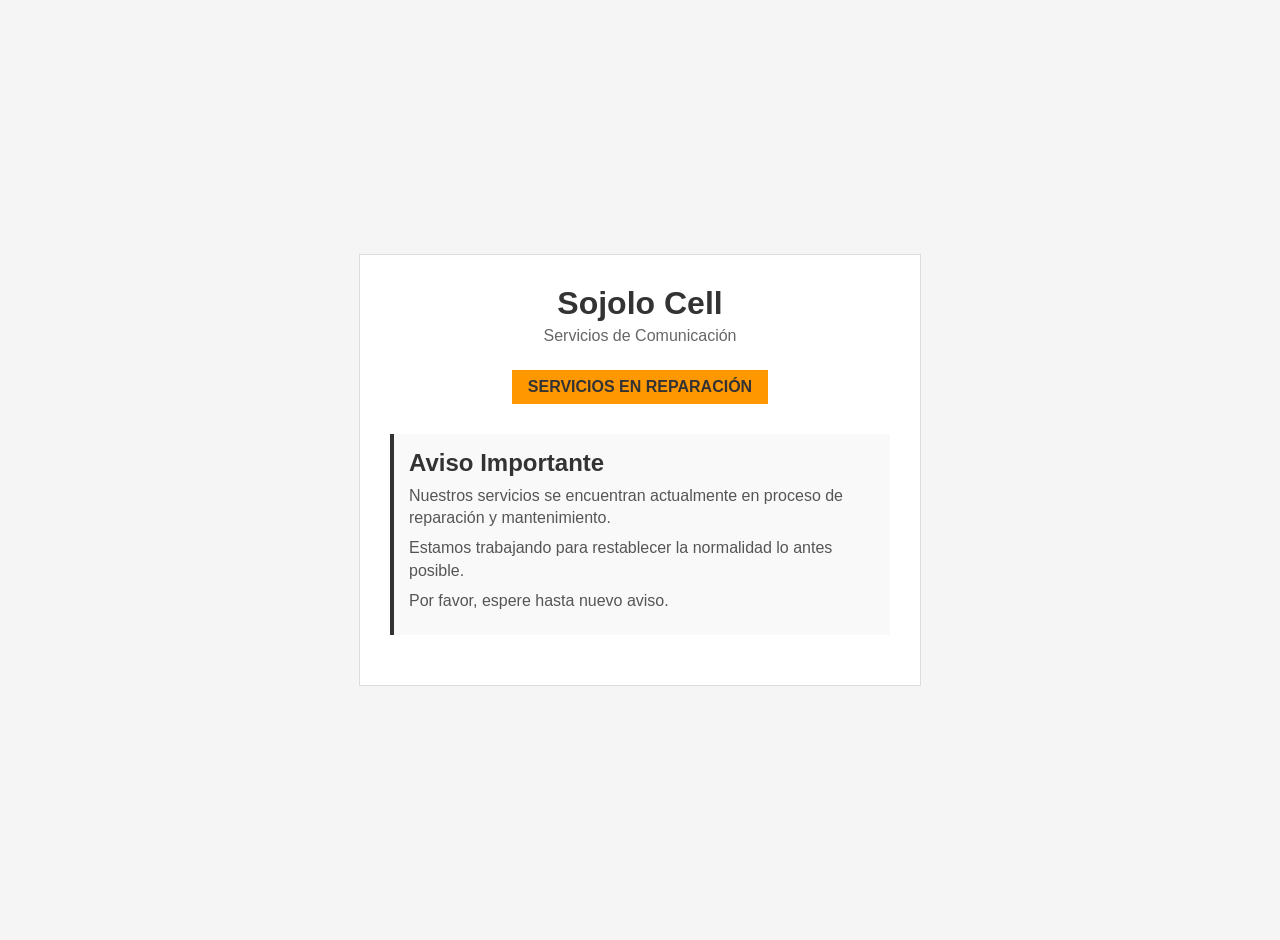
==== commit 7dd8d11c: "Add files via upload Signed-off-by: SOJOLO LITE <sojololite@gmail.com>" ====
--- a/index.html
+++ b/index.html
@@ -1,949 +1 @@
-<!DOCTYPE html>
-<html lang="es">
-<head>
-  <meta charset="UTF-8" />
-  <meta name="viewport" content="width=device-width, initial-scale=1.0" />
-  <meta name="description" content="Sojolo Cell - Servicio de transferencia de saldo móvil en Cuba. Recarga tu teléfono de forma rápida y segura.">
-  <meta name="keywords" content="saldo móvil, Cuba, transferencia, recarga, ETECSA, recargar celular, saldo Cuba">
-  <meta name="msvalidate.01" content="27409BC667954ADA2020F71107F19DB2" />
-  <title>Sojolo Cell - Saldo Móvil en Cuba</title>
-  <link rel="icon" href="data:image/svg+xml,<svg xmlns='http://www.w3.org/2000/svg' viewBox='0 0 100 100'><rect width='100' height='100' fill='%2325D366' rx='12'/><text x='50' y='60' font-size='42' text-anchor='middle' fill='white' font-family='Arial' font-weight='bold'>SC</text></svg>">
-  <link rel="stylesheet" href="styles.css">
-  <style>
-    /* Estilos críticos para mejor rendimiento */
-    .logo-icon {
-      background: #25D366;
-      border-radius: 8px;
-      width: 40px;
-      height: 40px;
-      display: flex;
-      align-items: center;
-      justify-content: center;
-      color: white;
-      font-weight: bold;
-      font-size: 1.2rem;
-    }
-    
-    .promotion-logo {
-      background: #25D366;
-      border-radius: 8px;
-      width: 50px;
-      height: 50px;
-      display: flex;
-      align-items: center;
-      justify-content: center;
-      color: white;
-      font-weight: bold;
-      font-size: 1.2rem;
-      margin-right: 12px;
-    }
-  </style>
-</head>
-<body>
-  <!-- Sistema de Iconos SVG Unificado -->
-  <svg xmlns="http://www.w3.org/2000/svg" style="display: none;">
-    <defs>
-      <symbol id="icon-whatsapp" viewBox="0 0 24 24"><path fill="currentColor" d="M17.472 14.382c-.297-.149-1.758-.867-2.03-.967-.273-.099-.471-.148-.67.15-.197.297-.767.966-.94 1.164-.173.199-.347.223-.644.075-.297-.15-1.255-.463-2.39-1.475-.883-.788-1.48-1.761-1.653-2.059-.173-.297-.018-.458.13-.606.134-.133.298-.347.446-.52.149-.174.198-.298.298-.497.099-.198.05-.371-.025-.52-.075-.149-.669-1.612-.916-2.207-.242-.579-.487-.5-.669-.51-.173-.008-.371-.01-.57-.01-.198 0-.52.074-.792.372-.272.297-1.04 1.016-1.04 2.479 0 1.462 1.065 2.875 1.213 3.074.149.198 2.096 3.2 5.077 4.487.709.306 1.262.489 1.694.625.712.227 1.36.195 1.871.118.571-.085 1.758-.719 2.006-1.413.248-.694.248-1.289.173-1.413-.074-.124-.272-.198-.57-.347m-5.421 7.403h-.004a9.87 9.87 0 01-5.031-1.378l-.361-.214-3.741.982.998-3.648-.235-.374a9.86 9.86 0 01-1.51-5.26c.001-5.45 4.436-9.884 9.888-9.884 2.64 0 5.122 1.03 6.988 2.898a9.825 9.825 0 012.893 6.994c-.003 5.45-4.437 9.884-9.885 9.884m8.413-18.297A11.815 11.815 0 0012.05 0C5.495 0 .16 5.335.157 11.892c0 2.096.547 4.142 1.588 5.945L.057 24l6.305-1.654a11.882 11.882 0 005.683 1.448h.005c6.554 0 11.89-5.335 11.893-11.893-.001-3.189-1.248-6.189-3.515-8.452"/></symbol>
-      <symbol id="icon-login" viewBox="0 0 24 24"><path fill="currentColor" d="M12 17a2 2 0 0 0 2-2a2 2 0 0 0-2-2a2 2 0 0 0-2 2a2 2 0 0 0 2 2m6-9a2 2 0 0 1 2 2v10a2 2 0 0 1-2 2H6a2 2 0 0 1-2-2V10a2 2 0 0 1 2-2h1V6a5 5 0 0 1 5-5a5 5 0 0 1 5 5v2h1m-6-5a3 3 0 0 0-3 3v2h6V6a3 3 0 0 0-3-3z"/></symbol>
-      <symbol id="icon-currency" viewBox="0 0 24 24"><path fill="currentColor" d="M12 2a10 10 0 1 0 10 10A10 10 0 0 0 12 2m0 18a8 8 0 1 1 8-8a8 8 0 0 1-8 8m1-13.5V9h3v2h-3v4h2v2h-2a2 2 0 0 1-2-2v-4a2 2 0 0 1 2-2h1V7h-1a4 4 0 0 0-4 4v4a4 4 0 0 0 4 4h2v-2h-2a2 2 0 0 1-2-2v-4a2 2 0 0 1 2-2h1z"/></symbol>
-      <symbol id="icon-provider" viewBox="0 0 24 24"><path fill="currentColor" d="M12 4a4 4 0 0 1 4 4a4 4 0 0 1-4 4a4 4 0 0 1-4-4a4 4 0 0 1 4-4m0 10c4.42 0 8 1.79 8 4v2H4v-2c0-2.21 3.58-4 8-4z"/></symbol>
-      <symbol id="icon-confirm" viewBox="0 0 24 24"><path fill="currentColor" d="M21 7L9 19l-5.5-5.5l1.41-1.41L9 16.17L19.59 5.59L21 7z"/></symbol>
-      <symbol id="icon-prices" viewBox="0 0 24 24"><path fill="currentColor" d="M3 6h18V4H3c-1.1 0-2 .9-2 2v12c0 1.1.9 2 2 2h4v-2H3V6zm10 6H9v1.78c-.61.55-1 1.33-1 2.22c0 .89.39 1.67 1 2.22V20h4v-1.78c.61-.55 1-1.34 1-2.22s-.39-1.67-1-2.22V12zm-2 5.5c-.83 0-1.5-.67-1.5-1.5s.67-1.5 1.5-1.5s1.5.67 1.5 1.5s-.67 1.5-1.5 1.5zM22 8h-6c-.5 0-1 .5-1 1v10c0 .5.5 1 1 1h6c.5 0 1-.5 1-1V9c0-.5-.5-1-1-1zm-1 10h-4v-8h4v8z"/></symbol>
-      <symbol id="icon-privacy" viewBox="0 0 24 24"><path fill="currentColor" d="M12 1L3 5v6c0 5.55 3.84 10.74 9 12c5.16-1.26 9-6.45 9-12V5l-9-4zm0 10.99h7c-.53 4.12-3.28 7.79-7 8.94V12H5V6.3l7-3.11v8.8z"/></symbol>
-      <symbol id="icon-download" viewBox="0 0 24 24"><path fill="currentColor" d="M5 20h14v-2H5v2zM19 9h-4V3H9v6H5l7 7l7-7z"/></symbol>
-      <symbol id="icon-close" viewBox="0 0 24 24"><path fill="currentColor" d="M19 6.41L17.59 5L12 10.59L6.41 5L5 6.41L10.59 12L5 17.59L6.41 19L12 13.41L17.59 19L19 17.59L13.41 12L19 6.41z"/></symbol>
-      <symbol id="icon-refresh" viewBox="0 0 24 24"><path fill="currentColor" d="M17.65 6.35A7.958 7.958 0 0 0 12 4c-4.42 0-7.99 3.58-7.99 8s3.57 8 7.99 8c3.73 0 6.84-2.55 7.73-6h-2.08A5.99 5.99 0 0 1 12 18c-3.31 0-6-2.69-6-6s2.69-6 6-6c1.66 0 3.14.69 4.22 1.78L13 11h7V4l-2.35 2.35z"/></symbol>
-      <symbol id="icon-info" viewBox="0 0 24 24"><path fill="currentColor" d="M12 2C6.48 2 2 6.48 2 12s4.48 10 10 10s10-4.48 10-10S17.52 2 12 2zm1 15h-2v-6h2v6zm0-8h-2V7h2v2z"/></symbol>
-      <symbol id="icon-email" viewBox="0 0 24 24"><path fill="currentColor" d="M20 4H4c-1.1 0-1.99.9-1.99 2L2 18c0 1.1.9 2 2 2h16c1.1 0 2-.9 2-2V6c0-1.1-.9-2-2-2zm0 4l-8 5-8-5V6l8 5 8-5v2z"/></symbol>
-      <symbol id="icon-facebook" viewBox="0 0 24 24"><path fill="currentColor" d="M22 12c0-5.52-4.48-10-10-10S2 6.48 2 12c0 4.84 3.44 8.87 8 9.8V15H8v-3h2V9.5C10 7.57 11.57 6 13.5 6H16v3h-2c-.55 0-1 .45-1 1v2h3v3h-3v6.95c5.05-.5 9-4.76 9-9.95z"/></symbol>
-      <symbol id="icon-business" viewBox="0 0 24 24"><path fill="currentColor" d="M12 7V3H2v18h20V7H12zM6 19H4v-2h2v2zm0-4H4v-2h2v2zm0-4H4V9h2v2zm0-4H4V5h2v2zm4 12H8v-2h2v2zm0-4H8v-2h2v2zm0-4H8V9h2v2zm0-4H8V5h2v2zm10 12h-8v-2h2v-2h-2v-2h2v-2h-2V9h8v10zm-2-8h-2v2h2v-2zm0 4h-2v2h2v-2z"/></symbol>
-    </defs>
-  </svg>
-
-  <div id="notification" class="notification" aria-live="polite">
-    <span class="notification-icon"></span>
-    <span class="notification-text"></span>
-  </div>
-  
-  <header>
-    <div class="logo">
-      <div class="logo-icon">SC</div>
-      <div class="logo-text">Sojolo Cell</div>
-    </div>
-    <div class="header-btns">
-      <button class="btn-sm" id="openPricesBtn" aria-label="Ver precios">
-        <svg width="20" height="20"><use href="#icon-prices"></use></svg>
-      </button>
-      <button class="btn-sm" id="downloadAppBtn" aria-label="Descargar aplicación">
-        <svg width="20" height="20"><use href="#icon-download"></use></svg>
-      </button>
-      <button class="btn-sm" id="openPrivacyBtn" aria-label="Política de privacidad">
-        <svg width="20" height="20"><use href="#icon-privacy"></use></svg>
-      </button>
-    </div>
-  </header>
-
-  <main>
-    <section class="section" id="loginSection">
-      <h2 class="section-title">
-        <svg width="24" height="24"><use href="#icon-login"></use></svg>
-        Iniciar Sesión
-      </h2>
-      <form class="login-form" id="loginForm">
-        <div class="input-group">
-          <label for="clientName" class="input-label">Nombre completo</label>
-          <input type="text" id="clientName" name="clientName" placeholder="Ej: Juan Pérez García" autocomplete="name" required />
-        </div>
-        <div class="input-group">
-          <label for="clientPhone" class="input-label">Tu número de móvil</label>
-          <input type="tel" id="clientPhone" name="clientPhone" placeholder="Ej: +53 5XXXXXXX" autocomplete="tel" inputmode="tel" required />
-          <p id="phoneHelp" class="input-help">Formato: +53 seguido de 8 dígitos</p>
-        </div>
-        
-        <div class="captcha-container">
-          <div class="captcha-display" id="captchaDisplay">
-            <span id="captchaText" aria-live="polite"></span>
-            <button type="button" id="refreshCaptcha" aria-label="Actualizar código de verificación">
-              <svg width="20" height="20"><use href="#icon-refresh"></use></svg>
-            </button>
-          </div>
-          <div class="captcha-controls">
-            <button type="button" id="newCaptcha">
-              <svg width="16" height="16"><use href="#icon-refresh"></use></svg>
-              Nuevo código
-            </button>
-          </div>
-          <input type="text" id="captchaInput" class="captcha-input" placeholder="Ingresa el código" maxlength="6" required />
-        </div>
-        
-        <button type="submit" class="btn" id="loginBtn">Iniciar Sesión</button>
-      </form>
-    </section>
-
-    <div class="progress-indicator" id="progressIndicator" aria-label="Progreso del proceso">
-      <div class="progress-step active" data-step="1" aria-current="step">
-        <svg width="16" height="16"><use href="#icon-login"></use></svg>
-        Login
-      </div>
-      <div class="progress-step" data-step="2">
-        <svg width="16" height="16"><use href="#icon-currency"></use></svg>
-        Cantidad
-      </div>
-      <div class="progress-step" data-step="3">
-        <svg width="16" height="16"><use href="#icon-provider"></use></svg>
-        Proveedor
-      </div>
-      <div class="progress-step" data-step="4">
-        <svg width="16" height="16"><use href="#icon-confirm"></use></svg>
-        Confirmar
-      </div>
-    </div>
-
-    <div class="client-info" id="clientInfo" style="display: none;">
-      <p><strong>Cliente:</strong> <span id="displayClientName"></span></p>
-      <p><strong>Teléfono:</strong> <span id="displayClientPhone"></span></p>
-    </div>
-
-    <section class="section" id="amountSection" style="display: none;">
-      <h2 class="section-title">
-        <svg width="24" height="24"><use href="#icon-currency"></use></svg>
-        Seleccione la cantidad
-      </h2>
-      <div class="options-grid" id="amountOptions">
-        <div class="option" data-amount="120" role="button" tabindex="0">
-          <div class="option-header">
-            <span>120 CUP</span>
-          </div>
-          <span class="option-subtitle">≈ 500 CUP</span>
-        </div>
-        <div class="option" data-amount="240" role="button" tabindex="0">
-          <div class="option-header">
-            <span>240 CUP</span>
-          </div>
-          <span class="option-subtitle">≈ 1000 CUP</span>
-        </div>
-        <div class="option" data-amount="360" role="button" tabindex="0">
-          <div class="option-header">
-            <span>360 CUP</span>
-          </div>
-          <span class="option-subtitle">≈ 1500 CUP</span>
-        </div>
-        <div class="option" data-amount="500" role="button" tabindex="0">
-          <div class="option-header">
-            <span>500 CUP</span>
-          </div>
-          <span class="option-subtitle">≈ 2000 CUP</span>
-        </div>
-        <div class="option" data-amount="1000" role="button" tabindex="0">
-          <div class="option-header">
-            <span>1000 CUP</span>
-            <span class="best-deal-badge">💎 MEJOR</span>
-          </div>
-          <span class="option-subtitle">≈ 3800 CUP</span>
-        </div>
-        <div class="option" id="customOption" role="button" tabindex="0">
-          <span>Otra cantidad</span>
-        </div>
-      </div>
-      <div class="custom-input" id="customInputDiv" style="display: none;">
-        <input type="number" id="customAmountInput" placeholder="Ej: 100" min="1" inputmode="numeric" />
-        <div id="customAmountResult" class="custom-amount-result">
-          Precio aproximado: <span id="customAmountPrice">0</span> CUP
-        </div>
-      </div>
-    </section>
-
-    <section class="section" id="providerSection" style="display: none;">
-      <h2 class="section-title">
-        <svg width="24" height="24"><use href="#icon-provider"></use></svg>
-        Seleccione el proveedor
-      </h2>
-      <p class="info">
-        <svg width="16" height="16"><use href="#icon-info"></use></svg>
-        ℹ️ El proveedor puede cambiar sin previo aviso.
-      </p>
-      <div class="provider-list" id="providerList">
-        <div class="option provider-item" data-provider="+5356584673" data-available="true" role="button" tabindex="0" aria-label="Proveedor 1 - Disponible">
-          <div class="provider-info">
-            <span class="provider-name">Proveedor 1</span>
-            <span class="status available">Disponible</span>
-          </div>
-        </div>
-        <div class="option provider-item" data-provider="+5350728907" data-available="true" role="button" tabindex="0" aria-label="Proveedor 2 - Disponible">
-          <div class="provider-info">
-            <span class="provider-name">Proveedor 2</span>
-            <span class="status available">Disponible</span>
-          </div>
-        </div>
-        <div class="option provider-item" data-provider="+5355384257" data-available="true" role="button" tabindex="0" aria-label="Proveedor 3 - Disponible">
-          <div class="provider-info">
-            <span class="provider-name">Proveedor 3</span>
-            <span class="status available">Disponible</span>
-          </div>
-        </div>
-        <div class="option provider-item" data-provider="+5363175552" data-available="true" role="button" tabindex="0" aria-label="Proveedor 4 - Disponible">
-          <div class="provider-info">
-            <span class="provider-name">Proveedor 4</span>
-            <span class="status available">Disponible</span>
-          </div>
-        </div>
-      </div>
-    </section>
-
-    <button class="btn" id="whatsappBtn" style="display: none;">
-      <svg width="20" height="20"><use href="#icon-whatsapp"></use></svg>
-      Solicitar Transferencia
-    </button>
-
-    <div class="promotion-banner" id="promotionBanner">
-      <div class="promotion-logo">SC</div>
-      <div class="promotion-content">
-        <h3>¿Necesitas más servicios?</h3>
-        <p>Visita nuestra plataforma de negocios para más opciones</p>
-        <a href="https://sojololite.github.io/business/" class="promotion-btn" target="_blank" rel="noopener noreferrer">
-          <svg width="16" height="16"><use href="#icon-business"></use></svg>
-          Ver servicios
-        </a>
-      </div>
-      <button class="promotion-close" id="closePromotion" aria-label="Cerrar promoción">
-        <svg width="16" height="16"><use href="#icon-close"></use></svg>
-      </button>
-    </div>
-
-    <div class="contact-buttons">
-      <a href="mailto:sojololite@gmail.com?subject=Consulta%20Sojolo%20Cell" class="contact-btn">
-        <svg width="20" height="20"><use href="#icon-email"></use></svg>
-        Gmail
-      </a>
-      <a href="https://www.facebook.com/profile.php?id=61583488733031" target="_blank" rel="noopener noreferrer" class="contact-btn">
-        <svg width="20" height="20"><use href="#icon-facebook"></use></svg>
-        Facebook
-      </a>
-    </div>
-  </main>
-
-  <div class="modal-overlay" id="pricesModal" role="dialog" aria-modal="true" aria-labelledby="pricesModalTitle">
-    <div class="modal">
-      <div class="modal-header">
-        <h3 id="pricesModalTitle">
-          <svg width="24" height="24"><use href="#icon-prices"></use></svg>
-          Mercado Informal
-        </h3>
-        <button class="close-modal" id="closePricesModal" aria-label="Cerrar modal">
-          <svg width="20" height="20"><use href="#icon-close"></use></svg>
-        </button>
-      </div>
-      <ul class="price-list" id="priceList">
-        <li class="price-item">
-          <div class="price-header">
-            <span>120 CUP</span>
-          </div>
-          <div class="price-details">
-            <span class="price-value">= 500 CUP</span>
-            <span class="price-trend">➡️</span>
-          </div>
-          <div class="price-confidence">
-            <div class="confidence-bar">
-              <div class="confidence-fill" style="width: 90%"></div>
-            </div>
-            <span class="confidence-text">90% confianza</span>
-          </div>
-        </li>
-        <li class="price-item">
-          <div class="price-header">
-            <span>240 CUP</span>
-          </div>
-          <div class="price-details">
-            <span class="price-value">= 1000 CUP</span>
-            <span class="price-trend">➡️</span>
-          </div>
-          <div class="price-confidence">
-            <div class="confidence-bar">
-              <div class="confidence-fill" style="width: 92%"></div>
-            </div>
-            <span class="confidence-text">92% confianza</span>
-          </div>
-        </li>
-        <li class="price-item">
-          <div class="price-header">
-            <span>360 CUP</span>
-          </div>
-          <div class="price-details">
-            <span class="price-value">= 1500 CUP</span>
-            <span class="price-trend">➡️</span>
-          </div>
-          <div class="price-confidence">
-            <div class="confidence-bar">
-              <div class="confidence-fill" style="width: 88%"></div>
-            </div>
-            <span class="confidence-text">88% confianza</span>
-          </div>
-        </li>
-        <li class="price-item">
-          <div class="price-header">
-            <span>500 CUP</span>
-          </div>
-          <div class="price-details">
-            <span class="price-value">= 2000 CUP</span>
-            <span class="price-trend">➡️</span>
-          </div>
-          <div class="price-confidence">
-            <div class="confidence-bar">
-              <div class="confidence-fill" style="width: 85%"></div>
-            </div>
-            <span class="confidence-text">85% confianza</span>
-          </div>
-        </li>
-        <li class="price-item">
-          <div class="price-header">
-            <span>1000 CUP</span>
-            <span class="best-deal-badge">💎 MEJOR</span>
-          </div>
-          <div class="price-details">
-            <span class="price-value">= 3800 CUP</span>
-            <span class="price-trend">➡️</span>
-          </div>
-          <div class="price-confidence">
-            <div class="confidence-bar">
-              <div class="confidence-fill" style="width: 95%"></div>
-            </div>
-            <span class="confidence-text">95% confianza</span>
-          </div>
-        </li>
-      </ul>
-      <p class="modal-info">
-        <svg width="16" height="16"><use href="#icon-info"></use></svg>
-        ℹ️ Precios orientativos del mercado informal. Pueden variar.
-      </p>
-    </div>
-  </div>
-
-  <div class="modal-overlay" id="privacyModal" role="dialog" aria-modal="true" aria-labelledby="privacyModalTitle">
-    <div class="modal">
-      <div class="modal-header">
-        <h3 id="privacyModalTitle">
-          <svg width="24" height="24"><use href="#icon-privacy"></use></svg>
-          Política de Privacidad
-        </h3>
-        <button class="close-modal" id="closePrivacyModal" aria-label="Cerrar modal">
-          <svg width="20" height="20"><use href="#icon-close"></use></svg>
-        </button>
-      </div>
-      <div class="modal-info" id="privacyContent">
-        <p>Sojolo Cell es una plataforma de contacto entre usuarios y proveedores de saldo móvil.</p>
-        <p><strong>No almacenamos</strong> información personal de nadie.</p>
-        <p><strong>No participamos</strong> en las transacciones ni nos hacemos responsables de los acuerdos entre usuarios y proveedores.</p>
-        <p>El uso de esta plataforma es verificado y claro.</p>
-      </div>
-    </div>
-  </div>
-
-  <script>
-    // Sistema de verificación CAPTCHA
-    class VerificationSystem {
-      constructor() {
-        this.charset = 'ABCDEFGHJKLMNPQRSTUVWXYZabcdefghjkmnpqrstuvwxyz23456789';
-        this.length = 6;
-        this.currentCode = '';
-        this.attempts = 0;
-        this.maxAttempts = 5;
-        this.timeoutDuration = 30000;
-      }
-
-      generate() {
-        let captcha = '';
-        for (let i = 0; i < this.length; i++) {
-          captcha += this.charset.charAt(Math.floor(Math.random() * this.charset.length));
-        }
-        this.currentCode = captcha;
-        this.attempts = 0;
-        return captcha;
-      }
-
-      validate(input) {
-        if (this.attempts >= this.maxAttempts) {
-          throw new Error('Demasiados intentos fallidos. Por favor, espera 30 segundos.');
-        }
-
-        const isValid = input.toUpperCase() === this.currentCode.toUpperCase();
-        
-        if (!isValid) {
-          this.attempts++;
-          const remainingAttempts = this.maxAttempts - this.attempts;
-          
-          if (remainingAttempts > 0) {
-            throw new Error(`Código incorrecto. Te quedan ${remainingAttempts} intentos.`);
-          } else {
-            setTimeout(() => {
-              this.attempts = 0;
-            }, this.timeoutDuration);
-            throw new Error('Demasiados intentos fallidos. Por favor, espera 30 segundos.');
-          }
-        }
-
-        this.attempts = 0;
-        return true;
-      }
-
-      refresh() {
-        return this.generate();
-      }
-    }
-
-    // Configuración global
-    const CONFIG = {
-      PRICING: {
-        basePrices: {
-          '120': 500,
-          '240': 1000,
-          '360': 1500,
-          '500': 2000,
-          '1000': 3800
-        },
-        markupPercentage: 35
-      },
-      VALIDATION: {
-        cubanPhoneRegex: /^(53)?5\d{7}$/,
-        nameRegex: /^[a-zA-ZáéíóúÁÉÍÓÚñÑ\s]{3,}$/,
-        minNameLength: 3
-      },
-      STORAGE_KEYS: {
-        STATE: 'sojoloCellState',
-        HISTORY: 'sojoloCellHistory',
-        PROMOTION: 'promotionShown'
-      }
-    };
-
-    // Utilidades
-    class Utils {
-      static showNotification(message, type = 'success', icon = '✓', duration = 4000) {
-        const notification = document.getElementById('notification');
-        const notificationIcon = document.querySelector('.notification-icon');
-        const notificationText = document.querySelector('.notification-text');
-
-        if (!notification || !notificationIcon || !notificationText) return;
-
-        notificationIcon.textContent = icon;
-        notificationText.textContent = message;
-        notification.className = `notification ${type} show`;
-
-        setTimeout(() => {
-          notification.classList.remove('show');
-        }, duration);
-      }
-
-      static sanitizePhone(str) {
-        return str.replace(/[^\d+]/g, '');
-      }
-
-      static validateCubanPhone(phone) {
-        const cleanPhone = phone.replace(/\D/g, '');
-        return CONFIG.VALIDATION.cubanPhoneRegex.test(cleanPhone);
-      }
-
-      static validateName(name) {
-        return name.trim().length >= CONFIG.VALIDATION.minNameLength && 
-               CONFIG.VALIDATION.nameRegex.test(name.trim());
-      }
-
-      static calculateCustomPrice(amount) {
-        if (!amount || isNaN(amount) || amount <= 0) return 0;
-
-        let basePrice = 0;
-        if (amount <= 120) {
-          basePrice = CONFIG.PRICING.basePrices['120'];
-        } else if (amount <= 240) {
-          basePrice = CONFIG.PRICING.basePrices['240'];
-        } else if (amount <= 360) {
-          basePrice = CONFIG.PRICING.basePrices['360'];
-        } else if (amount <= 500) {
-          basePrice = CONFIG.PRICING.basePrices['500'];
-        } else if (amount <= 1000) {
-          basePrice = CONFIG.PRICING.basePrices['1000'];
-        } else {
-          basePrice = Math.round((amount / 1000) * CONFIG.PRICING.basePrices['1000']);
-        }
-
-        return Math.round(basePrice * (1 + CONFIG.PRICING.markupPercentage / 100));
-      }
-
-      static generateCaptcha() {
-        const chars = 'ABCDEFGHJKLMNPQRSTUVWXYZabcdefghjkmnpqrstuvwxyz23456789';
-        let captcha = '';
-        for (let i = 0; i < 6; i++) {
-          captcha += chars.charAt(Math.floor(Math.random() * chars.length));
-        }
-        return captcha;
-      }
-    }
-
-    // Gestor de estado
-    class StateManager {
-      static saveState(state) {
-        try {
-          const stateToSave = {
-            clientName: state.clientName,
-            clientPhone: state.clientPhone,
-            amount: state.amount,
-            provider: state.provider,
-            step: state.step,
-            lastSaved: new Date().toISOString()
-          };
-          localStorage.setItem(CONFIG.STORAGE_KEYS.STATE, JSON.stringify(stateToSave));
-          return true;
-        } catch (e) {
-          console.warn('No se pudo guardar el estado:', e);
-          return false;
-        }
-      }
-
-      static loadState() {
-        try {
-          const savedState = localStorage.getItem(CONFIG.STORAGE_KEYS.STATE);
-          return savedState ? JSON.parse(savedState) : null;
-        } catch (e) {
-          console.warn('No se pudo cargar el estado guardado:', e);
-          return null;
-        }
-      }
-
-      static saveToHistory(request) {
-        try {
-          const history = JSON.parse(localStorage.getItem(CONFIG.STORAGE_KEYS.HISTORY) || '[]');
-          history.unshift({
-            ...request,
-            timestamp: new Date().toISOString(),
-            id: Date.now().toString()
-          });
-          
-          if (history.length > 10) {
-            history.splice(10);
-          }
-          
-          localStorage.setItem(CONFIG.STORAGE_KEYS.HISTORY, JSON.stringify(history));
-          return true;
-        } catch (e) {
-          console.warn('No se pudo guardar en el historial:', e);
-          return false;
-        }
-      }
-    }
-
-    // Gestor de la aplicación
-    class AppManager {
-      constructor() {
-        this.verificationSystem = new VerificationSystem();
-        this.state = {
-          clientName: '',
-          clientPhone: '',
-          amount: null,
-          provider: null,
-          step: 1,
-          promotionShown: localStorage.getItem(CONFIG.STORAGE_KEYS.PROMOTION) !== 'true'
-        };
-        this.init();
-      }
-
-      init() {
-        this.setupEventListeners();
-        this.refreshCaptcha();
-        this.loadSavedState();
-        this.startAutoSave();
-      }
-
-      setupEventListeners() {
-        // Login form
-        document.getElementById('loginForm').addEventListener('submit', (e) => this.handleLogin(e));
-        
-        // Captcha
-        document.getElementById('refreshCaptcha').addEventListener('click', () => this.refreshCaptcha());
-        document.getElementById('newCaptcha').addEventListener('click', () => this.refreshCaptcha());
-        
-        // Amount selection
-        document.getElementById('amountOptions').addEventListener('click', (e) => {
-          const option = e.target.closest('.option[data-amount]');
-          if (option) this.handleAmountSelection(option);
-        });
-
-        // Custom amount
-        document.getElementById('customOption').addEventListener('click', () => this.handleCustomAmount());
-        document.getElementById('customAmountInput').addEventListener('input', () => this.handleCustomAmountInput());
-        
-        // Provider selection
-        document.querySelectorAll('.provider-item').forEach(provider => {
-          provider.addEventListener('click', () => this.selectProvider(provider));
-          provider.addEventListener('keydown', (e) => {
-            if ((e.key === 'Enter' || e.key === ' ') && provider.dataset.available === 'true') {
-              e.preventDefault();
-              this.selectProvider(provider);
-            }
-          });
-        });
-        
-        // WhatsApp button
-        document.getElementById('whatsappBtn').addEventListener('click', () => this.handleWhatsAppRequest());
-        
-        // Modals
-        document.getElementById('openPricesBtn').addEventListener('click', () => this.openModal('pricesModal'));
-        document.getElementById('openPrivacyBtn').addEventListener('click', () => this.openModal('privacyModal'));
-        document.getElementById('closePricesModal').addEventListener('click', () => this.closeModal('pricesModal'));
-        document.getElementById('closePrivacyModal').addEventListener('click', () => this.closeModal('privacyModal'));
-        
-        // Promotion
-        document.getElementById('closePromotion').addEventListener('click', () => this.hidePromotion());
-        
-        // Download app
-        document.getElementById('downloadAppBtn').addEventListener('click', () => {
-          window.open('https://github.com/sojololite/cell/raw/refs/heads/main/Sojolo%20Cell.apk', '_blank');
-          Utils.showNotification('Descargando aplicación...', 'success', '📥');
-        });
-
-        // Modal backdrop clicks
-        [document.getElementById('pricesModal'), document.getElementById('privacyModal')].forEach(modal => {
-          modal?.addEventListener('click', (e) => {
-            if (e.target === modal) this.closeModal(modal.id);
-          });
-        });
-
-        // Escape key
-        document.addEventListener('keydown', (e) => {
-          if (e.key === 'Escape') {
-            ['pricesModal', 'privacyModal'].forEach(modalId => {
-              if (document.getElementById(modalId)?.classList.contains('active')) {
-                this.closeModal(modalId);
-              }
-            });
-          }
-        });
-
-        // Auto-save on page unload
-        window.addEventListener('beforeunload', () => {
-          StateManager.saveState(this.state);
-        });
-
-        // Auto-save on visibility change
-        document.addEventListener('visibilitychange', () => {
-          if (document.hidden) {
-            StateManager.saveState(this.state);
-          }
-        });
-      }
-
-      refreshCaptcha() {
-        const captcha = this.verificationSystem.generate();
-        document.getElementById('captchaText').textContent = captcha;
-        document.getElementById('captchaInput').value = '';
-        document.getElementById('captchaInput').focus();
-      }
-
-      handleLogin(event) {
-        event.preventDefault();
-
-        const name = document.getElementById('clientName').value.trim();
-        const phone = Utils.sanitizePhone(document.getElementById('clientPhone').value);
-        const captchaInput = document.getElementById('captchaInput').value;
-
-        if (!Utils.validateName(name)) {
-          Utils.showNotification('Por favor, ingresa un nombre válido (mínimo 3 caracteres, solo letras)', 'error', '❌');
-          document.getElementById('clientName').focus();
-          return false;
-        }
-
-        if (!Utils.validateCubanPhone(phone)) {
-          Utils.showNotification('Formato de teléfono incorrecto. Ej: +53 51234567', 'error', '❌', 3000);
-          document.getElementById('clientPhone').focus();
-          return false;
-        }
-
-        try {
-          this.verificationSystem.validate(captchaInput);
-        } catch (error) {
-          Utils.showNotification(error.message, 'error', '❌');
-          this.refreshCaptcha();
-          return false;
-        }
-
-        this.state.clientName = name;
-        this.state.clientPhone = phone;
-
-        document.getElementById('loginSection').style.display = 'none';
-        document.getElementById('clientInfo').style.display = 'block';
-        document.getElementById('amountSection').style.display = 'block';
-        document.getElementById('whatsappBtn').style.display = 'block';
-        
-        document.getElementById('displayClientName').textContent = name;
-        document.getElementById('displayClientPhone').textContent = phone;
-        
-        this.updateStep(2);
-        Utils.showNotification('¡Login exitoso! Tus datos se guardarán automáticamente', 'success', '✅');
-        
-        StateManager.saveState(this.state);
-        return true;
-      }
-
-      handleAmountSelection(amountElement) {
-        document.querySelectorAll('.option[data-amount]').forEach(opt => {
-          opt.classList.remove('selected');
-        });
-
-        amountElement.classList.add('selected');
-        this.state.amount = `${amountElement.dataset.amount} CUP`;
-        
-        document.getElementById('providerSection').style.display = 'block';
-        this.updateStep(3);
-        
-        Utils.showNotification(`Cantidad seleccionada: ${this.state.amount}`, 'success', '✅');
-        StateManager.saveState(this.state);
-      }
-
-      handleCustomAmount() {
-        const customInputDiv = document.getElementById('customInputDiv');
-        const isActive = customInputDiv.style.display === 'block';
-        
-        document.querySelectorAll('.option[data-amount]').forEach(opt => {
-          opt.classList.remove('selected');
-        });
-
-        const customOption = document.getElementById('customOption');
-        customOption.classList.toggle('selected', !isActive);
-        
-        customInputDiv.style.display = isActive ? 'none' : 'block';
-        this.state.amount = isActive ? null : '';
-        
-        document.getElementById('providerSection').style.display = !isActive;
-        this.updateStep(isActive ? 2 : 3);
-        
-        if (!isActive) {
-          document.getElementById('customAmountInput').focus();
-          Utils.showNotification('Ingresa la cantidad deseada', 'info', '💡');
-        }
-        
-        StateManager.saveState(this.state);
-      }
-
-      handleCustomAmountInput() {
-        const value = document.getElementById('customAmountInput').value.trim();
-        const amount = parseInt(value);
-        const resultDiv = document.getElementById('customAmountResult');
-        
-        if (value && !isNaN(amount) && amount > 0) {
-          const price = Utils.calculateCustomPrice(amount);
-          this.state.amount = `${amount} CUP`;
-          document.getElementById('customAmountPrice').textContent = price;
-          resultDiv.style.display = 'block';
-          
-          if (amount > 1000) {
-            resultDiv.innerHTML = 
-              `Precio aproximado: <span id="customAmountPrice">${price}</span> CUP
-               <div class="price-warning">⚠️ Precio estimado - puede variar</div>`;
-          }
-        } else {
-          this.state.amount = null;
-          resultDiv.style.display = 'none';
-        }
-        
-        document.getElementById('providerSection').style.display = !!this.state.amount;
-        this.updateStep(this.state.amount ? 3 : 2);
-        StateManager.saveState(this.state);
-      }
-
-      selectProvider(providerElement) {
-        if (providerElement.dataset.available !== 'true') return;
-
-        document.querySelectorAll('.provider-item').forEach(item => {
-          item.classList.remove('selected');
-        });
-
-        providerElement.classList.add('selected');
-        this.state.provider = providerElement.dataset.provider;
-        
-        this.updateStep(4);
-        Utils.showNotification('Proveedor seleccionado', 'success', '✅');
-        StateManager.saveState(this.state);
-
-        // Mostrar promoción después de seleccionar proveedor
-        setTimeout(() => this.showPromotion(), 2000);
-      }
-
-      handleWhatsAppRequest() {
-        if (!this.state.amount || !this.state.provider) return;
-
-        const providerNumber = this.state.provider.replace(/\D/g, '');
-        const amountValue = this.state.amount.split(' ')[0];
-        const finalPrice = Utils.calculateCustomPrice(parseInt(amountValue));
-
-        const providerName = this.getProviderName(this.state.provider);
-        
-        const message = `¡Hola! Me comunico a través de la plataforma Sojolo Cell.
-
-INFORMACIÓN DEL CLIENTE:
-• Nombre: ${this.state.clientName}
-• Teléfono: ${this.state.clientPhone}
-
-SOLICITUD DE TRANSFERENCIA:
-• Monto solicitado: ${this.state.amount}
-• Precio aproximado: ${finalPrice} CUP
-• Proveedor seleccionado: ${providerName}
-
-Por favor, indíqueme:
-- Confirmación de disponibilidad
-- Tiempo estimado de entrega
-- Método de pago aceptado
-
-Quedo atento a su respuesta. ¡Gracias!`;
-
-        const url = `https://wa.me/${providerNumber}?text=${encodeURIComponent(message)}`;
-        
-        window.open(url, '_blank', 'noopener,noreferrer');
-        Utils.showNotification('Redirigiendo a WhatsApp...', 'success', '💬');
-
-        StateManager.saveToHistory({
-          clientName: this.state.clientName,
-          clientPhone: this.state.clientPhone,
-          amount: this.state.amount,
-          price: finalPrice,
-          provider: this.state.provider
-        });
-      }
-
-      getProviderName(providerPhone) {
-        const providerElement = document.querySelector(`.provider-item[data-provider="${providerPhone}"]`);
-        return providerElement ? providerElement.querySelector('.provider-name').textContent : 'Proveedor seleccionado';
-      }
-
-      updateStep(step) {
-        this.state.step = step;
-        document.querySelectorAll('.progress-step').forEach((stepEl, index) => {
-          const stepNumber = parseInt(stepEl.dataset.step);
-          if (stepNumber <= step) {
-            stepEl.classList.add('active');
-            stepEl.setAttribute('aria-current', stepNumber === step ? 'step' : 'false');
-          } else {
-            stepEl.classList.remove('active');
-            stepEl.removeAttribute('aria-current');
-          }
-        });
-
-        // Actualizar estado del botón de WhatsApp
-        document.getElementById('whatsappBtn').disabled = !(this.state.amount && this.state.provider);
-      }
-
-      openModal(modalId) {
-        document.getElementById(modalId).classList.add('active');
-        document.body.style.overflow = 'hidden';
-      }
-
-      closeModal(modalId) {
-        document.getElementById(modalId).classList.remove('active');
-        document.body.style.overflow = '';
-      }
-
-      showPromotion() {
-        if (this.state.promotionShown && document.getElementById('promotionBanner')) {
-          document.getElementById('promotionBanner').classList.add('show');
-        }
-      }
-
-      hidePromotion() {
-        document.getElementById('promotionBanner').classList.remove('show');
-        localStorage.setItem(CONFIG.STORAGE_KEYS.PROMOTION, 'true');
-        this.state.promotionShown = false;
-      }
-
-      startAutoSave() {
-        setInterval(() => {
-          StateManager.saveState(this.state);
-        }, 10000);
-      }
-
-      loadSavedState() {
-        const savedState = StateManager.loadState();
-        if (savedState && savedState.clientName && savedState.clientPhone) {
-          this.state.clientName = savedState.clientName;
-          this.state.clientPhone = savedState.clientPhone;
-          this.state.amount = savedState.amount;
-          this.state.provider = savedState.provider;
-          this.state.step = savedState.step || 1;
-          
-          document.getElementById('clientName').value = savedState.clientName;
-          document.getElementById('clientPhone').value = savedState.clientPhone;
-          
-          document.getElementById('loginSection').style.display = 'none';
-          document.getElementById('clientInfo').style.display = 'block';
-          document.getElementById('amountSection').style.display = 'block';
-          document.getElementById('whatsappBtn').style.display = 'block';
-          
-          document.getElementById('displayClientName').textContent = savedState.clientName;
-          document.getElementById('displayClientPhone').textContent = savedState.clientPhone;
-          
-          this.updateStep(this.state.step);
-          
-          if (savedState.amount) {
-            document.querySelectorAll('.option[data-amount]').forEach(opt => {
-              if (opt.dataset.amount === savedState.amount.split(' ')[0]) {
-                opt.classList.add('selected');
-              }
-            });
-            document.getElementById('providerSection').style.display = 'block';
-          }
-          
-          if (savedState.provider) {
-            document.querySelectorAll('.provider-item').forEach(provider => {
-              if (provider.dataset.provider === savedState.provider) {
-                provider.classList.add('selected');
-              }
-            });
-          }
-          
-          Utils.showNotification('Datos cargados automáticamente', 'info', '🔄', 3000);
-        }
-      }
-    }
-
-    // Inicializar la aplicación cuando el DOM esté listo
-    document.addEventListener('DOMContentLoaded', () => {
-      new AppManager();
-    });
-  </script>
-</body>
-</html>+<!DOCTYPE html><html lang=es><head><meta charset=UTF-8><meta name=viewport content="width=device-width,initial-scale=1"><title>Sojolo Cell - Servicios en Reparación</title><style>body{margin:0;padding:20px;font-family:Arial,sans-serif;background:#f5f5f5;display:flex;justify-content:center;align-items:center;min-height:100vh}.container{background:#fff;padding:30px;text-align:center;max-width:500px;border:1px solid #ddd}.logo{font-size:2rem;font-weight:700;color:#333}.subtitle{color:#666;margin:5px 0 15px}.status{background:#ff9800;color:#333;padding:8px 16px;display:inline-block;font-weight:700;margin:10px 0}.message{background:#f9f9f9;border-left:4px solid #333;padding:15px;margin:20px 0;text-align:left}h2{color:#333;margin:0 0 8px}p{color:#555;margin:0 0 8px;line-height:1.4}</style></head><body><div class=container><div class=logo>Sojolo Cell</div><div class=subtitle>Servicios de Comunicación</div><div class=status>SERVICIOS EN REPARACIÓN</div><div class=message><h2>Aviso Importante</h2><p>Nuestros servicios se encuentran actualmente en proceso de reparación y mantenimiento.</p><p>Estamos trabajando para restablecer la normalidad lo antes posible.</p><p>Por favor, espere hasta nuevo aviso.</p></div></div></body></html>
